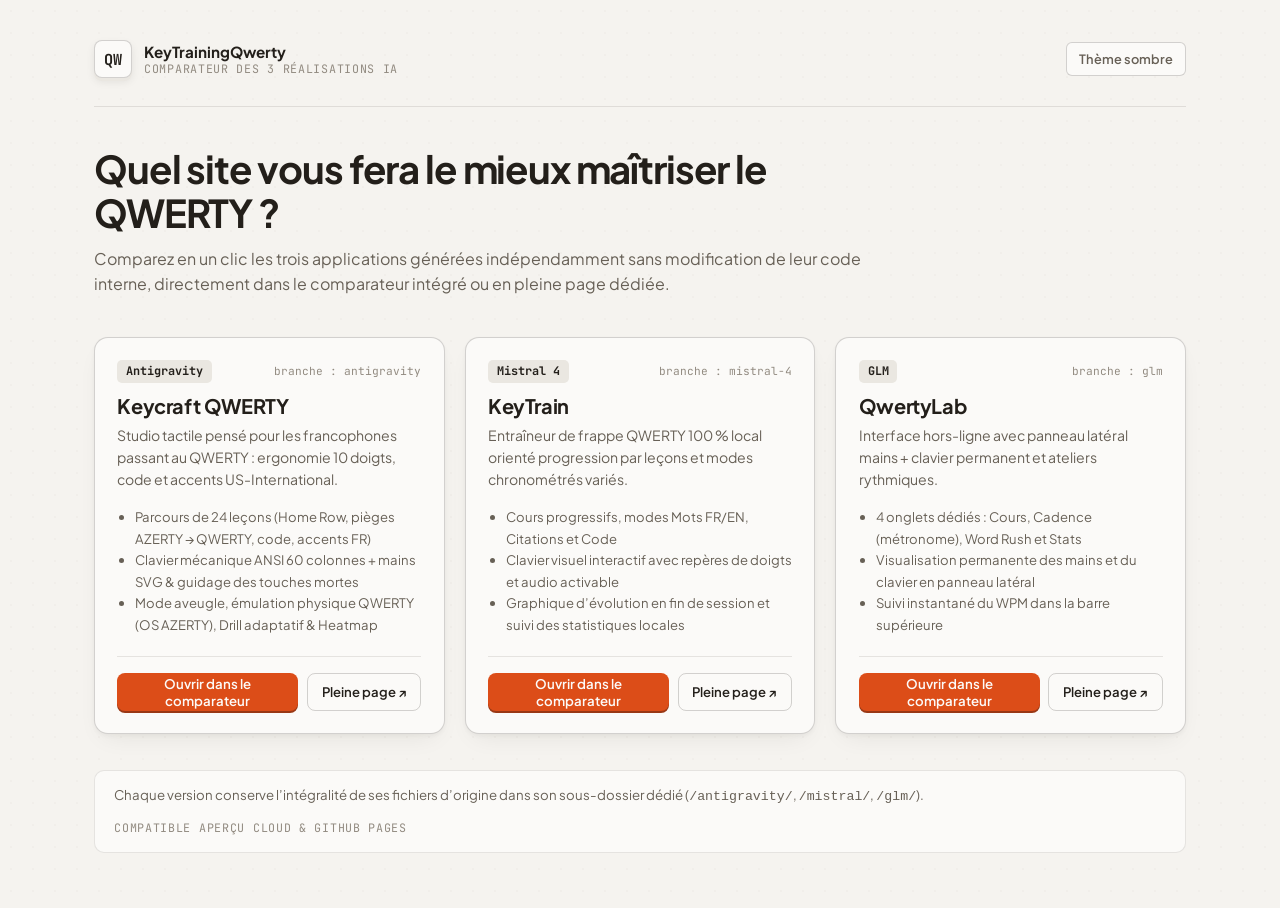
==== index.html @ a5a8a5b8 "docs: align branch labels with renamed model branches (antigravity, mistral-4, glm)" ====
<!DOCTYPE html>
<html lang="fr" data-theme="light">
<head>
  <meta charset="UTF-8" />
  <meta name="viewport" content="width=device-width, initial-scale=1.0" />
  <title>Banc d’essai IA — Apprendre le clavier QWERTY (Antigravity · Mistral 4 · GLM)</title>
  <meta
    name="description"
    content="Portail comparatif regroupant les trois applications d’apprentissage du clavier QWERTY générées par Antigravity, Mistral 4 et GLM."
  />
  <link rel="preconnect" href="https://fonts.googleapis.com" />
  <link rel="preconnect" href="https://fonts.gstatic.com" crossorigin />
  <link
    href="https://fonts.googleapis.com/css2?family=JetBrains+Mono:wght@500;700&family=Plus+Jakarta+Sans:wght@400;500;600;700&display=swap"
    rel="stylesheet"
  />
  <link rel="stylesheet" href="./hub.css" />
</head>
<body>
  <!-- =======================================================================
       VUE GALERIE D'ACCUEIL (3 PROPOSITIONS CÔTE À CÔTE)
       ======================================================================= -->
  <main class="hub-landing" id="hub-landing">
    <header class="hub-topbar">
      <div class="hub-brand">
        <div class="hub-keycap" aria-hidden="true">QW</div>
        <div>
          <div style="font-weight:700; font-size:0.95rem;">KeyTrainingQwerty</div>
          <div class="hub-kicker">Comparateur des 3 réalisations IA</div>
        </div>
      </div>

      <button type="button" class="theme-btn" id="landing-theme-btn" data-toggle-theme>
        Thème sombre
      </button>
    </header>

    <section class="hub-hero">
      <h1>Quel site vous fera le mieux maîtriser le QWERTY ?</h1>
      <p>
        Comparez en un clic les trois applications générées indépendamment sans modification de leur code interne,
        directement dans le comparateur intégré ou en pleine page dédiée.
      </p>
    </section>

    <section class="candidates-grid" aria-label="Sélection du modèle IA">
      <!-- 1. ANTIGRAVITY -->
      <article class="candidate-card">
        <div>
          <div class="card-meta-row">
            <span class="model-tag">Antigravity</span>
            <span class="branch-tag">branche : antigravity</span>
          </div>
          <h2>Keycraft QWERTY</h2>
          <p class="candidate-desc">
            Studio tactile pensé pour les francophones passant au QWERTY : ergonomie 10 doigts, code et accents US-International.
          </p>
          <ul class="feature-list">
            <li>Parcours de 24 leçons (Home Row, pièges AZERTY → QWERTY, code, accents FR)</li>
            <li>Clavier mécanique ANSI 60 colonnes + mains SVG &amp; guidage des touches mortes</li>
            <li>Mode aveugle, émulation physique QWERTY (OS AZERTY), Drill adaptatif &amp; Heatmap</li>
          </ul>
        </div>
        <div class="card-actions">
          <button
            type="button"
            class="btn-compare"
            id="launch-antigravity-btn"
            data-launch-target="antigravity"
          >
            Ouvrir dans le comparateur
          </button>
          <a href="./antigravity/" class="btn-standalone" id="standalone-antigravity-link">
            Pleine page ↗
          </a>
        </div>
      </article>

      <!-- 2. MISTRAL 4 -->
      <article class="candidate-card">
        <div>
          <div class="card-meta-row">
            <span class="model-tag">Mistral 4</span>
            <span class="branch-tag">branche : mistral-4</span>
          </div>
          <h2>KeyTrain</h2>
          <p class="candidate-desc">
            Entraîneur de frappe QWERTY 100 % local orienté progression par leçons et modes chronométrés variés.
          </p>
          <ul class="feature-list">
            <li>Cours progressifs, modes Mots FR/EN, Citations et Code</li>
            <li>Clavier visuel interactif avec repères de doigts et audio activable</li>
            <li>Graphique d’évolution en fin de session et suivi des statistiques locales</li>
          </ul>
        </div>
        <div class="card-actions">
          <button
            type="button"
            class="btn-compare"
            id="launch-mistral-btn"
            data-launch-target="mistral"
          >
            Ouvrir dans le comparateur
          </button>
          <a href="./mistral/" class="btn-standalone" id="standalone-mistral-link">
            Pleine page ↗
          </a>
        </div>
      </article>

      <!-- 3. GLM -->
      <article class="candidate-card">
        <div>
          <div class="card-meta-row">
            <span class="model-tag">GLM</span>
            <span class="branch-tag">branche : glm</span>
          </div>
          <h2>QwertyLab</h2>
          <p class="candidate-desc">
            Interface hors-ligne avec panneau latéral mains + clavier permanent et ateliers rythmiques.
          </p>
          <ul class="feature-list">
            <li>4 onglets dédiés : Cours, Cadence (métronome), Word Rush et Stats</li>
            <li>Visualisation permanente des mains et du clavier en panneau latéral</li>
            <li>Suivi instantané du WPM dans la barre supérieure</li>
          </ul>
        </div>
        <div class="card-actions">
          <button
            type="button"
            class="btn-compare"
            id="launch-glm-btn"
            data-launch-target="glm"
          >
            Ouvrir dans le comparateur
          </button>
          <a href="./glm/" class="btn-standalone" id="standalone-glm-link">
            Pleine page ↗
          </a>
        </div>
      </article>
    </section>

    <footer class="hub-note">
      <span>
        Chaque version conserve l’intégralité de ses fichiers d’origine dans son sous-dossier dédié
        (<code>/antigravity/</code>, <code>/mistral/</code>, <code>/glm/</code>).
      </span>
      <span class="hub-kicker">Compatible Aperçu Cloud &amp; GitHub Pages</span>
    </footer>
  </main>

  <!-- =======================================================================
       VUE COMPARATEUR EN DIRECT (BARRE DE BASCULE + IFRAME PLEIN ÉCRAN)
       ======================================================================= -->
  <section class="comparator-shell" id="comparator-shell" hidden aria-label="Comparateur interactif">
    <div class="comparator-bar">
      <button type="button" class="back-hub-btn" id="back-to-hub-btn">
        ← Accueil des 3 versions
      </button>

      <div class="switcher-pills" role="tablist" aria-label="Basculer entre les IA">
        <button
          type="button"
          class="switch-pill is-active"
          id="pill-antigravity"
          data-switch-target="antigravity"
        >
          Antigravity · Keycraft
        </button>
        <button
          type="button"
          class="switch-pill"
          id="pill-mistral"
          data-switch-target="mistral"
        >
          Mistral 4 · KeyTrain
        </button>
        <button
          type="button"
          class="switch-pill"
          id="pill-glm"
          data-switch-target="glm"
        >
          GLM · QwertyLab
        </button>
      </div>

      <div class="comparator-right">
        <a
          href="./antigravity/"
          target="_blank"
          rel="noopener"
          class="open-direct-link"
          id="comparator-direct-link"
        >
          Ouvrir seul ↗
        </a>
      </div>
    </div>

    <iframe
      id="comparator-iframe"
      class="comparator-frame"
      title="Aperçu interactif de l'entraîneur QWERTY sélectionné"
      src="about:blank"
    ></iframe>
  </section>

  <script type="module" src="./hub.js"></script>
</body>
</html>
---- hub.css ----
/* ==========================================================================
   BENCHMARK HUB — Editorial Showcase & Live Switcher (Antigravity / Mistral 4 / GLM)
   ========================================================================== */

:root {
  --bg: hsl(40, 22%, 95%);
  --surface: hsl(40, 28%, 98%);
  --surface-muted: hsl(38, 16%, 90%);
  --ink: hsl(35, 14%, 12%);
  --ink-secondary: hsl(35, 9%, 37%);
  --ink-muted: hsl(35, 7%, 54%);
  --border: hsla(35, 15%, 16%, 0.11);
  --border-strong: hsla(35, 15%, 16%, 0.2);

  --accent: hsl(16, 80%, 48%);
  --accent-ink: hsl(40, 33%, 98%);
  --accent-soft: hsla(16, 80%, 48%, 0.11);

  --shadow-card: 0 2px 4px hsla(32, 20%, 12%, 0.04), 0 10px 26px -10px hsla(32, 20%, 12%, 0.09);
  --font-sans: 'Plus Jakarta Sans', -apple-system, BlinkMacSystemFont, 'Segoe UI', sans-serif;
  --font-mono: 'JetBrains Mono', ui-monospace, SFMono-Regular, Menlo, monospace;
}

[data-theme="dark"] {
  --bg: hsl(38, 6%, 9%);
  --surface: hsl(38, 6%, 13%);
  --surface-muted: hsl(38, 5%, 16.5%);
  --ink: hsl(38, 20%, 92%);
  --ink-secondary: hsl(38, 10%, 68%);
  --ink-muted: hsl(38, 7%, 48%);
  --border: hsla(38, 20%, 90%, 0.09);
  --border-strong: hsla(38, 20%, 90%, 0.17);

  --accent: hsl(16, 84%, 56%);
  --accent-soft: hsla(16, 84%, 56%, 0.16);
  --shadow-card: 0 4px 16px hsla(0, 0%, 0%, 0.35);
}

*,
*::before,
*::after {
  box-sizing: border-box;
}

html,
body {
  margin: 0;
  padding: 0;
  min-height: 100vh;
  background-color: var(--bg);
  background-image: radial-gradient(hsla(36, 20%, 50%, 0.04) 1px, transparent 0);
  background-size: 22px 22px;
  color: var(--ink);
  font-family: var(--font-sans);
  -webkit-font-smoothing: antialiased;
}

button,
a {
  font-family: inherit;
}

/* ==========================================================================
   Gallery / Hub Landing View
   ========================================================================== */

.hub-landing {
  max-width: 1140px;
  margin: 0 auto;
  padding: 2.5rem 1.5rem 3.5rem;
}

.hub-topbar {
  display: flex;
  align-items: center;
  justify-content: space-between;
  gap: 1rem;
  padding-bottom: 1.75rem;
  border-bottom: 1px solid var(--border);
  margin-bottom: 2.5rem;
  flex-wrap: wrap;
}

.hub-brand {
  display: flex;
  align-items: center;
  gap: 0.75rem;
}

.hub-keycap {
  width: 38px;
  height: 38px;
  border-radius: 8px;
  background: var(--surface);
  border: 1px solid var(--border-strong);
  box-shadow: 0 3px 0 var(--surface-muted), 0 4px 8px hsla(0, 0%, 0%, 0.08);
  font-family: var(--font-mono);
  font-weight: 700;
  font-size: 0.95rem;
  display: grid;
  place-items: center;
}

.hub-kicker {
  font-family: var(--font-mono);
  font-size: 0.73rem;
  text-transform: uppercase;
  letter-spacing: 0.06em;
  color: var(--ink-muted);
}

.theme-btn {
  height: 34px;
  padding: 0 0.75rem;
  border-radius: 6px;
  border: 1px solid var(--border-strong);
  background: var(--surface);
  color: var(--ink-secondary);
  font-size: 0.8rem;
  font-weight: 600;
  cursor: pointer;
}

.theme-btn:hover {
  color: var(--ink);
}

.hub-hero {
  max-width: 68ch;
  margin-bottom: 2.5rem;
}

.hub-hero h1 {
  margin: 0 0 0.65rem;
  font-size: clamp(1.75rem, 3.2vw, 2.4rem);
  line-height: 1.15;
  letter-spacing: -0.03em;
}

.hub-hero p {
  margin: 0;
  font-size: 1rem;
  line-height: 1.6;
  color: var(--ink-secondary);
}

/* 3-Column Equal Candidate Grid */
.candidates-grid {
  display: grid;
  grid-template-columns: repeat(auto-fit, minmax(310px, 1fr));
  gap: 1.25rem;
  margin-bottom: 2.25rem;
}

.candidate-card {
  background: var(--surface);
  border: 1px solid var(--border-strong);
  border-radius: 14px;
  padding: 1.4rem;
  box-shadow: var(--shadow-card);
  display: flex;
  flex-direction: column;
  justify-content: space-between;
  gap: 1.25rem;
  transition: transform 150ms ease, box-shadow 150ms ease;
}

.candidate-card:hover {
  transform: translateY(-3px);
}

.card-meta-row {
  display: flex;
  align-items: center;
  justify-content: space-between;
  gap: 0.5rem;
  margin-bottom: 0.65rem;
}

.model-tag {
  font-family: var(--font-mono);
  font-size: 0.74rem;
  font-weight: 700;
  padding: 0.2rem 0.55rem;
  border-radius: 5px;
  background: var(--surface-muted);
  color: var(--ink);
}

.branch-tag {
  font-family: var(--font-mono);
  font-size: 0.7rem;
  color: var(--ink-muted);
}

.candidate-card h2 {
  margin: 0 0 0.45rem;
  font-size: 1.25rem;
  letter-spacing: -0.02em;
}

.candidate-desc {
  margin: 0 0 0.95rem;
  font-size: 0.88rem;
  line-height: 1.55;
  color: var(--ink-secondary);
}

.feature-list {
  margin: 0;
  padding-left: 1.1rem;
  font-size: 0.82rem;
  line-height: 1.65;
  color: var(--ink-secondary);
}

.card-actions {
  display: flex;
  align-items: center;
  gap: 0.55rem;
  padding-top: 1rem;
  border-top: 1px solid var(--border);
}

.btn-compare {
  flex: 1;
  height: 38px;
  border: none;
  border-radius: 8px;
  background: var(--accent);
  color: var(--accent-ink);
  font-size: 0.83rem;
  font-weight: 600;
  cursor: pointer;
  box-shadow: 0 2px 0 hsl(16, 76%, 34%);
  transition: filter 120ms ease, transform 80ms ease;
}

.btn-compare:hover {
  filter: brightness(1.06);
}

.btn-compare:active {
  transform: translateY(1px);
}

.btn-standalone {
  height: 38px;
  padding: 0 0.85rem;
  border-radius: 8px;
  border: 1px solid var(--border-strong);
  background: transparent;
  color: var(--ink);
  font-size: 0.82rem;
  font-weight: 600;
  text-decoration: none;
  display: inline-flex;
  align-items: center;
  gap: 0.3rem;
  transition: background-color 120ms ease;
}

.btn-standalone:hover {
  background: var(--surface-muted);
}

.hub-note {
  background: var(--surface);
  border: 1px solid var(--border);
  border-radius: 10px;
  padding: 0.95rem 1.2rem;
  font-size: 0.83rem;
  color: var(--ink-secondary);
  display: flex;
  align-items: center;
  justify-content: space-between;
  gap: 1rem;
  flex-wrap: wrap;
}

/* ==========================================================================
   Full-Viewport Live Comparator Mode
   ========================================================================== */

.comparator-shell {
  display: flex;
  flex-direction: column;
  height: 100vh;
  width: 100vw;
  overflow: hidden;
}

.comparator-shell[hidden],
.hub-landing[hidden] {
  display: none !important;
}

.comparator-bar {
  height: 46px;
  flex-shrink: 0;
  background: var(--surface);
  border-bottom: 1px solid var(--border-strong);
  padding: 0 1rem;
  display: flex;
  align-items: center;
  justify-content: space-between;
  gap: 0.75rem;
}

.back-hub-btn {
  height: 30px;
  padding: 0 0.65rem;
  border-radius: 6px;
  border: 1px solid var(--border-strong);
  background: var(--bg);
  color: var(--ink);
  font-size: 0.78rem;
  font-weight: 600;
  cursor: pointer;
}

.back-hub-btn:hover {
  background: var(--surface-muted);
}

.switcher-pills {
  display: inline-flex;
  align-items: center;
  gap: 0.25rem;
  background: var(--surface-muted);
  padding: 0.2rem;
  border-radius: 7px;
}

.switch-pill {
  border: none;
  background: transparent;
  height: 28px;
  padding: 0 0.8rem;
  border-radius: 5px;
  font-size: 0.78rem;
  font-weight: 600;
  color: var(--ink-secondary);
  cursor: pointer;
  transition: all 120ms ease;
}

.switch-pill:hover {
  color: var(--ink);
}

.switch-pill.is-active {
  background: var(--surface);
  color: var(--accent);
  box-shadow: 0 1px 2px hsla(0, 0%, 0%, 0.08);
}

.comparator-right {
  display: flex;
  align-items: center;
  gap: 0.5rem;
}

.open-direct-link {
  font-size: 0.76rem;
  font-weight: 600;
  color: var(--ink-secondary);
  text-decoration: none;
  padding: 0.28rem 0.6rem;
  border-radius: 5px;
  border: 1px solid var(--border-strong);
}

.open-direct-link:hover {
  color: var(--ink);
  background: var(--surface-muted);
}

.comparator-frame {
  flex: 1;
  width: 100%;
  border: none;
  background: #fff;
}

@media (max-width: 680px) {
  .comparator-bar {
    height: auto;
    padding: 0.45rem 0.65rem;
    flex-wrap: wrap;
  }
}
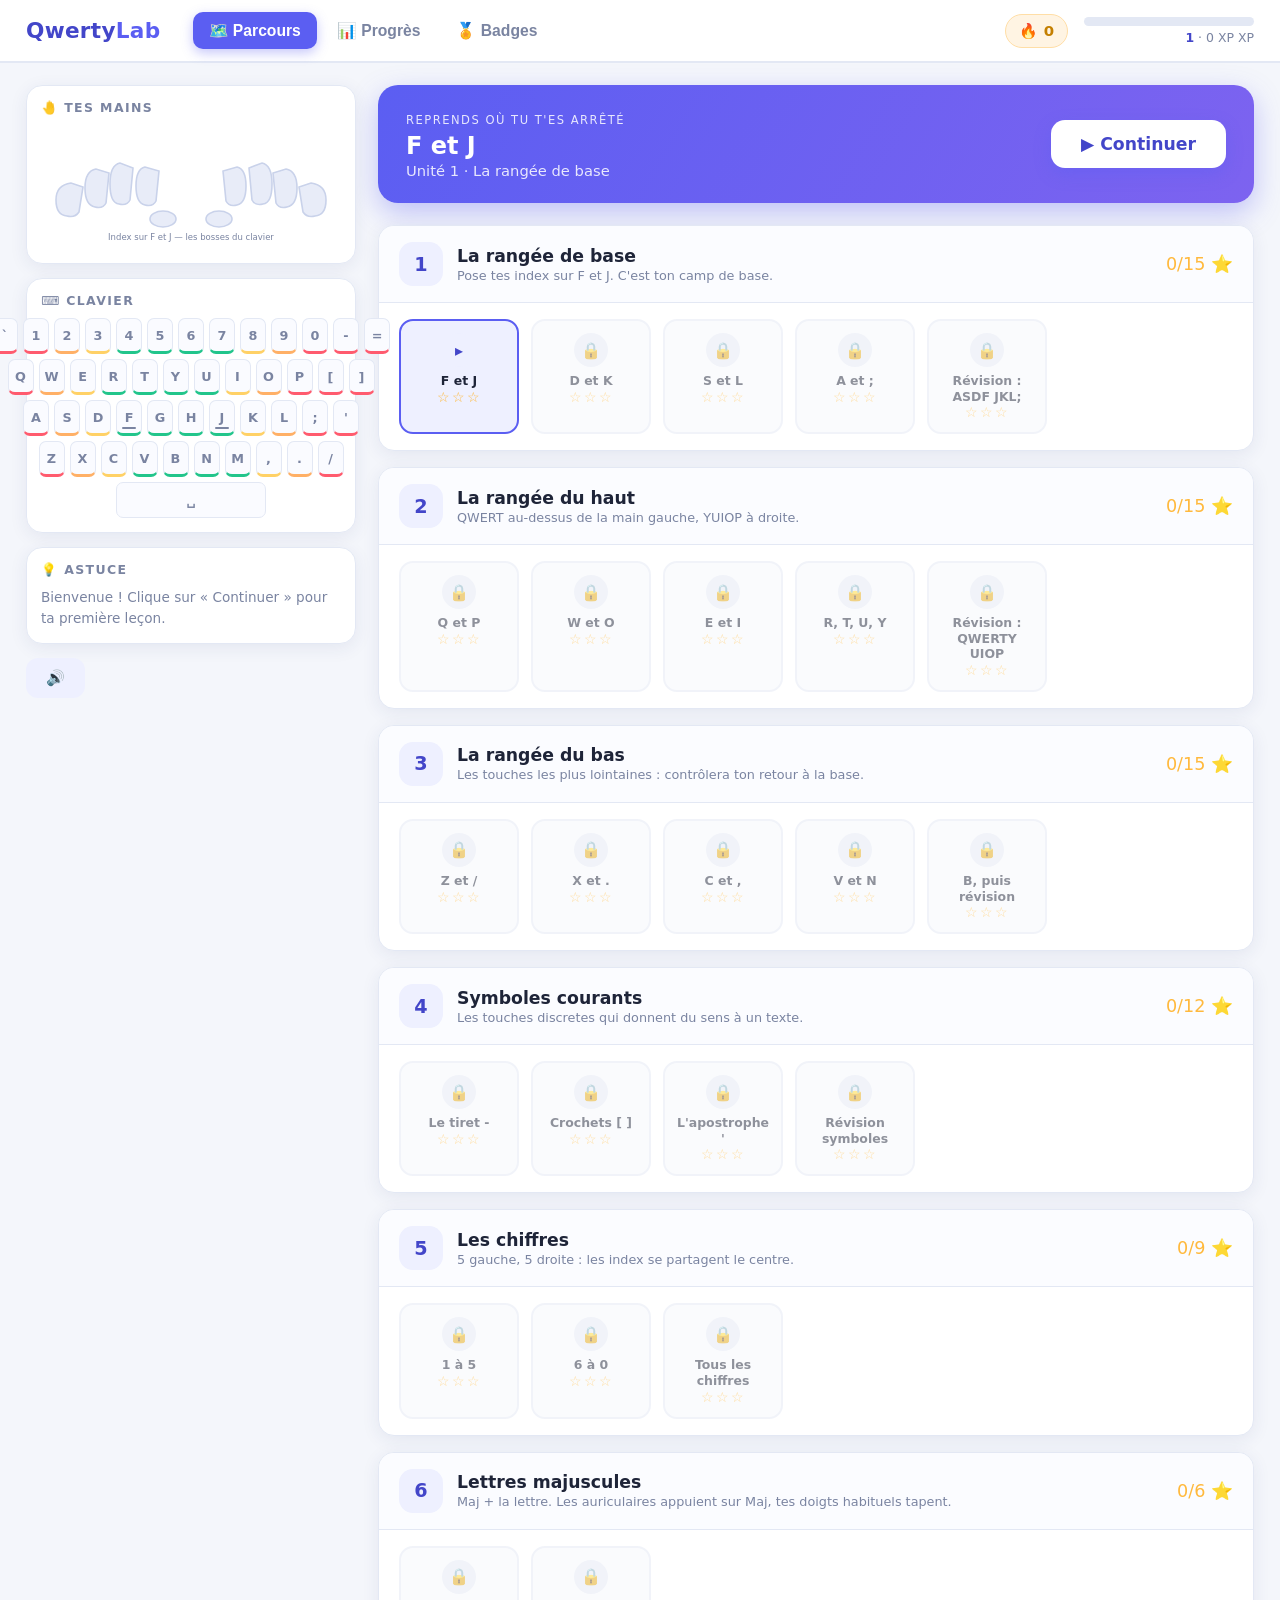
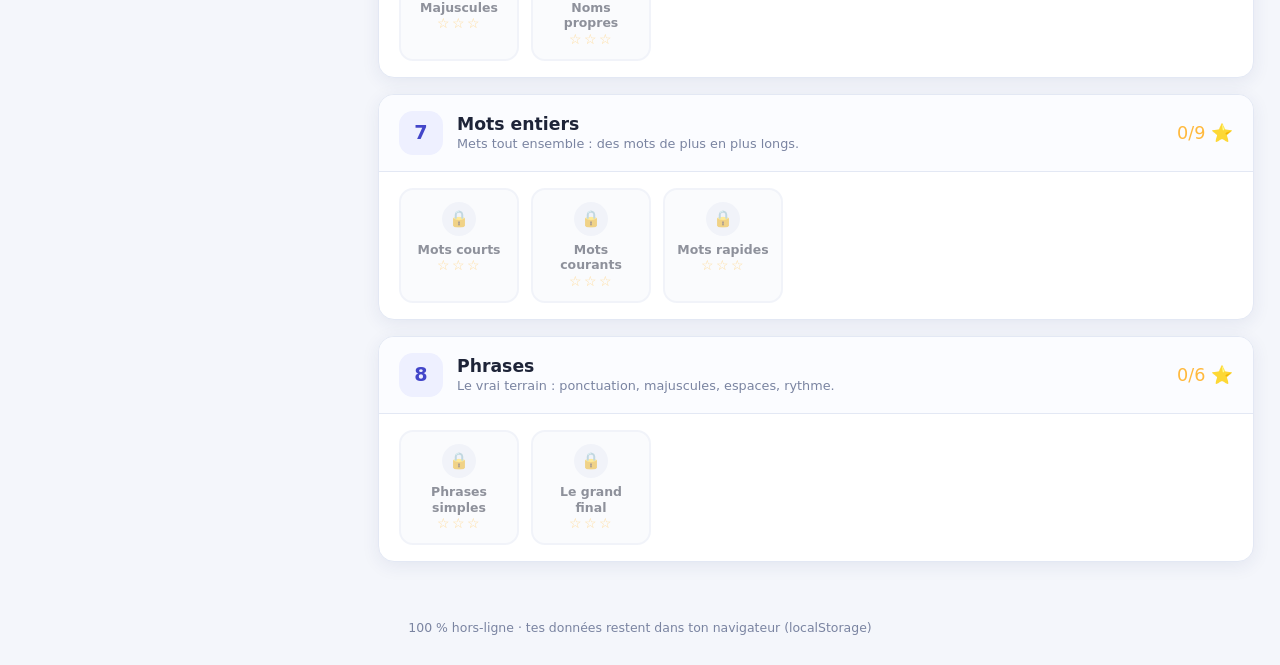
==== commit f85ceb21: "feat: QwertyLab v2 — parcours gamifié façon TypingClub (unités, étoiles, XP, badges, streak, confett" ====
--- a/index.html
+++ b/index.html
@@ -1,212 +1,158 @@
 <!DOCTYPE html>
-<html lang="fr" data-theme="light">
+<html lang="fr">
 <head>
-  <meta charset="UTF-8" />
-  <meta name="viewport" content="width=device-width, initial-scale=1.0" />
-  <title>Banc d’essai IA — Apprendre le clavier QWERTY (Antigravity · Mistral 4 · GLM)</title>
-  <meta
-    name="description"
-    content="Portail comparatif regroupant les trois applications d’apprentissage du clavier QWERTY générées par Antigravity, Mistral 4 et GLM."
-  />
-  <link rel="preconnect" href="https://fonts.googleapis.com" />
-  <link rel="preconnect" href="https://fonts.gstatic.com" crossorigin />
-  <link
-    href="https://fonts.googleapis.com/css2?family=JetBrains+Mono:wght@500;700&family=Plus+Jakarta+Sans:wght@400;500;600;700&display=swap"
-    rel="stylesheet"
-  />
-  <link rel="stylesheet" href="./hub.css" />
+<meta charset="UTF-8">
+<meta name="viewport" content="width=device-width, initial-scale=1.0">
+<title>QwertyLab — Apprends à taper vite, sans faute</title>
+<link rel="stylesheet" href="style.css">
 </head>
 <body>
-  <!-- =======================================================================
-       VUE GALERIE D'ACCUEIL (3 PROPOSITIONS CÔTE À CÔTE)
-       ======================================================================= -->
-  <main class="hub-landing" id="hub-landing">
-    <header class="hub-topbar">
-      <div class="hub-brand">
-        <div class="hub-keycap" aria-hidden="true">QW</div>
-        <div>
-          <div style="font-weight:700; font-size:0.95rem;">KeyTrainingQwerty</div>
-          <div class="hub-kicker">Comparateur des 3 réalisations IA</div>
-        </div>
-      </div>
 
-      <button type="button" class="theme-btn" id="landing-theme-btn" data-toggle-theme>
-        Thème sombre
-      </button>
-    </header>
+<!-- ================= HEADER ================= -->
+<header class="topbar">
+  <div class="logo">Qwerty<span>Lab</span></div>
+  <nav class="tabs" id="tabs">
+    <button class="tab active" data-view="map">🗺️ Parcours</button>
+    <button class="tab" data-view="stats">📊 Progrès</button>
+    <button class="tab" data-view="badges">🏅 Badges</button>
+  </nav>
+  <div class="profile">
+    <div class="streak" title="Série de jours d'entraînement">🔥 <b id="streak">0</b></div>
+    <div class="xp-wrap" title="Expérience">
+      <div class="xp-bar"><div class="xp-fill" id="xpFill"></div></div>
+      <span class="xp-txt"><b id="level">1</b> · <span id="xpTxt">0</span> XP</span>
+    </div>
+  </div>
+</header>
 
-    <section class="hub-hero">
-      <h1>Quel site vous fera le mieux maîtriser le QWERTY ?</h1>
-      <p>
-        Comparez en un clic les trois applications générées indépendamment sans modification de leur code interne,
-        directement dans le comparateur intégré ou en pleine page dédiée.
-      </p>
+<main class="layout">
+
+  <!-- ================= PANNEAU GAUCHE (fixe) ================= -->
+  <aside class="side">
+    <section class="panel">
+      <h2>🤚 Tes mains</h2>
+      <svg viewBox="0 0 300 120" class="hands">
+        <g>
+          <path class="finger" data-finger="l-pinky" d="M30 58q-15 2-15 17t11 16q8 2 12-4l4-25z"/>
+          <path class="finger" data-finger="l-ring"  d="M55 44q-11 2-11 19t10 19q8 2 11-4l3-30z"/>
+          <path class="finger" data-finger="l-mid"   d="M79 38q-10 2-10 21t9 20q8 2 11-4l3-32z"/>
+          <path class="finger" data-finger="l-index" d="M104 42q-9 2-9 19t9 19q8 2 11-4l3-30z"/>
+          <ellipse class="finger" data-finger="l-thumb" cx="122" cy="94" rx="13" ry="8"/>
+          <ellipse class="finger" data-finger="r-thumb" cx="178" cy="94" rx="13" ry="8"/>
+          <path class="finger" data-finger="r-index" d="M196 42q9 2 9 19t-9 19q-8 2-11-4l-3-30z"/>
+          <path class="finger" data-finger="r-mid"   d="M221 38q10 2 10 21t-9 20q-8 2-11-4l-3-32z"/>
+          <path class="finger" data-finger="r-ring"  d="M245 44q11 2 11 19t-10 19q-8 2-11-4l-3-30z"/>
+          <path class="finger" data-finger="r-pinky" d="M270 58q15 2 15 17t-11 16q-8 2-12-4l-4-25z"/>
+        </g>
+        <text x="150" y="115" class="hands-hint">Index sur F et J — les bosses du clavier</text>
+      </svg>
     </section>
 
-    <section class="candidates-grid" aria-label="Sélection du modèle IA">
-      <!-- 1. ANTIGRAVITY -->
-      <article class="candidate-card">
-        <div>
-          <div class="card-meta-row">
-            <span class="model-tag">Antigravity</span>
-            <span class="branch-tag">branche : antigravity</span>
-          </div>
-          <h2>Keycraft QWERTY</h2>
-          <p class="candidate-desc">
-            Studio tactile pensé pour les francophones passant au QWERTY : ergonomie 10 doigts, code et accents US-International.
-          </p>
-          <ul class="feature-list">
-            <li>Parcours de 24 leçons (Home Row, pièges AZERTY → QWERTY, code, accents FR)</li>
-            <li>Clavier mécanique ANSI 60 colonnes + mains SVG &amp; guidage des touches mortes</li>
-            <li>Mode aveugle, émulation physique QWERTY (OS AZERTY), Drill adaptatif &amp; Heatmap</li>
-          </ul>
-        </div>
-        <div class="card-actions">
-          <button
-            type="button"
-            class="btn-compare"
-            id="launch-antigravity-btn"
-            data-launch-target="antigravity"
-          >
-            Ouvrir dans le comparateur
-          </button>
-          <a href="./antigravity/" class="btn-standalone" id="standalone-antigravity-link">
-            Pleine page ↗
-          </a>
-        </div>
-      </article>
-
-      <!-- 2. MISTRAL 4 -->
-      <article class="candidate-card">
-        <div>
-          <div class="card-meta-row">
-            <span class="model-tag">Mistral 4</span>
-            <span class="branch-tag">branche : mistral-4</span>
-          </div>
-          <h2>KeyTrain</h2>
-          <p class="candidate-desc">
-            Entraîneur de frappe QWERTY 100 % local orienté progression par leçons et modes chronométrés variés.
-          </p>
-          <ul class="feature-list">
-            <li>Cours progressifs, modes Mots FR/EN, Citations et Code</li>
-            <li>Clavier visuel interactif avec repères de doigts et audio activable</li>
-            <li>Graphique d’évolution en fin de session et suivi des statistiques locales</li>
-          </ul>
-        </div>
-        <div class="card-actions">
-          <button
-            type="button"
-            class="btn-compare"
-            id="launch-mistral-btn"
-            data-launch-target="mistral"
-          >
-            Ouvrir dans le comparateur
-          </button>
-          <a href="./mistral/" class="btn-standalone" id="standalone-mistral-link">
-            Pleine page ↗
-          </a>
-        </div>
-      </article>
-
-      <!-- 3. GLM -->
-      <article class="candidate-card">
-        <div>
-          <div class="card-meta-row">
-            <span class="model-tag">GLM</span>
-            <span class="branch-tag">branche : glm</span>
-          </div>
-          <h2>QwertyLab</h2>
-          <p class="candidate-desc">
-            Interface hors-ligne avec panneau latéral mains + clavier permanent et ateliers rythmiques.
-          </p>
-          <ul class="feature-list">
-            <li>4 onglets dédiés : Cours, Cadence (métronome), Word Rush et Stats</li>
-            <li>Visualisation permanente des mains et du clavier en panneau latéral</li>
-            <li>Suivi instantané du WPM dans la barre supérieure</li>
-          </ul>
-        </div>
-        <div class="card-actions">
-          <button
-            type="button"
-            class="btn-compare"
-            id="launch-glm-btn"
-            data-launch-target="glm"
-          >
-            Ouvrir dans le comparateur
-          </button>
-          <a href="./glm/" class="btn-standalone" id="standalone-glm-link">
-            Pleine page ↗
-          </a>
-        </div>
-      </article>
+    <section class="panel">
+      <h2>⌨️ Clavier</h2>
+      <div class="keyboard" id="keyboard"></div>
     </section>
 
-    <footer class="hub-note">
-      <span>
-        Chaque version conserve l’intégralité de ses fichiers d’origine dans son sous-dossier dédié
-        (<code>/antigravity/</code>, <code>/mistral/</code>, <code>/glm/</code>).
-      </span>
-      <span class="hub-kicker">Compatible Aperçu Cloud &amp; GitHub Pages</span>
-    </footer>
-  </main>
+    <section class="panel tip-panel">
+      <h2>💡 Astuce</h2>
+      <p class="tip" id="tip">Bienvenue ! Clique sur « Continuer » pour ta première leçon.</p>
+    </section>
 
-  <!-- =======================================================================
-       VUE COMPARATEUR EN DIRECT (BARRE DE BASCULE + IFRAME PLEIN ÉCRAN)
-       ======================================================================= -->
-  <section class="comparator-shell" id="comparator-shell" hidden aria-label="Comparateur interactif">
-    <div class="comparator-bar">
-      <button type="button" class="back-hub-btn" id="back-to-hub-btn">
-        ← Accueil des 3 versions
-      </button>
+    <button class="btn icon-btn" id="btnSound" title="Activer / couper les sons">🔊</button>
+  </aside>
 
-      <div class="switcher-pills" role="tablist" aria-label="Basculer entre les IA">
-        <button
-          type="button"
-          class="switch-pill is-active"
-          id="pill-antigravity"
-          data-switch-target="antigravity"
-        >
-          Antigravity · Keycraft
-        </button>
-        <button
-          type="button"
-          class="switch-pill"
-          id="pill-mistral"
-          data-switch-target="mistral"
-        >
-          Mistral 4 · KeyTrain
-        </button>
-        <button
-          type="button"
-          class="switch-pill"
-          id="pill-glm"
-          data-switch-target="glm"
-        >
-          GLM · QwertyLab
-        </button>
+  <!-- ================= ZONE DROITE ================= -->
+  <section class="content">
+
+    <!-- ------ VUE PARCOURS ------ -->
+    <div class="view" id="view-map">
+      <div class="continue-card" id="continueCard">
+        <div class="continue-left">
+          <small>Reprends où tu t'es arrêté</small>
+          <h3 id="contTitle">Début du parcours</h3>
+          <p id="contSub">Unité 1 · Leçon 1</p>
+        </div>
+        <button class="btn big primary" id="btnContinue">▶ Continuer</button>
       </div>
+      <div id="unitList"></div>
+    </div>
 
-      <div class="comparator-right">
-        <a
-          href="./antigravity/"
-          target="_blank"
-          rel="noopener"
-          class="open-direct-link"
-          id="comparator-direct-link"
-        >
-          Ouvrir seul ↗
-        </a>
+    <!-- ------ VUE INTRO DE LEÇON ------ -->
+    <div class="view hidden" id="view-intro">
+      <div class="intro-card">
+        <span class="crumb" id="introCrumb">Unité 1</span>
+        <h2 id="introTitle">Nouvelle leçon</h2>
+        <div class="new-keys" id="introKeys"></div>
+        <p class="intro-tip" id="introTip"></p>
+        <div class="goal-row">
+          <div class="goal">🥉 Objectif 3★ : <b id="introGoal"></b> WPM</div>
+          <div class="goal">🎯 Précision : <b id="introAcc">95%</b></div>
+        </div>
+        <button class="btn big primary" id="btnStartLesson">C'est parti !</button>
       </div>
     </div>
 
-    <iframe
-      id="comparator-iframe"
-      class="comparator-frame"
-      title="Aperçu interactif de l'entraîneur QWERTY sélectionné"
-      src="about:blank"
-    ></iframe>
+    <!-- ------ VUE ENTRAÎNEMENT ------ -->
+    <div class="view hidden" id="view-type">
+      <div class="type-head">
+        <span class="crumb" id="typeCrumb"></span>
+        <div class="metrics">
+          <div class="m"><small>WPM</small><b id="mWpm">0</b></div>
+          <div class="m"><small>Précision</small><b id="mAcc">100%</b></div>
+          <div class="m"><small>Erreurs</small><b id="mErr">0</b></div>
+          <div class="m"><small>Temps</small><b id="mTime">0:00</b></div>
+        </div>
+        <button class="btn icon-btn" id="btnSkip">✕</button>
+      </div>
+      <div class="progressbar"><div class="pb-fill" id="pbFill"></div></div>
+      <div class="text-display" id="textDisplay" tabindex="0"></div>
+      <p class="typing-hint">Commence à taper — le texte t'attend. <b>Échap</b> pour quitter.</p>
+    </div>
+
+    <!-- ------ VUE RÉSULTAT ------ -->
+    <div class="view hidden" id="view-result">
+      <div class="result-card">
+        <h2 id="resTitle"></h2>
+        <div class="stars-row" id="starsRow"></div>
+        <div class="res-grid">
+          <div class="r"><b id="rWpm">0</b><small>WPM</small></div>
+          <div class="r"><b id="rAcc">100%</b><small>Précision</small></div>
+          <div class="r"><b id="rTime">0s</b><small>Temps</small></div>
+          <div class="r"><b id="rXp">+0</b><small>XP</small></div>
+        </div>
+        <p class="res-msg" id="resMsg"></p>
+        <div class="res-actions">
+          <button class="btn" id="btnRetry">↻ Recommencer</button>
+          <button class="btn primary" id="btnNext">Leçon suivante →</button>
+        </div>
+      </div>
+    </div>
+
+    <!-- ------ VUE PROGRÈS ------ -->
+    <div class="view hidden" id="view-stats">
+      <div class="stat-cards" id="statCards"></div>
+      <div class="panel chart-panel">
+        <h3>Évolution WPM</h3>
+        <svg id="wpmChart" viewBox="0 0 600 180" preserveAspectRatio="none"></svg>
+      </div>
+      <div class="panel">
+        <h3>Touches à retravailler</h3>
+        <div class="weak-keys" id="weakKeys"></div>
+      </div>
+    </div>
+
+    <!-- ------ VUE BADGES ------ -->
+    <div class="view hidden" id="view-badges">
+      <div class="badge-grid" id="badgeGrid"></div>
+    </div>
+
   </section>
+</main>
 
-  <script type="module" src="./hub.js"></script>
+<canvas id="confetti"></canvas>
+<div class="toasts" id="toasts"></div>
+<footer class="footer">100 % hors-ligne · tes données restent dans ton navigateur (localStorage)</footer>
+
+<script src="app.js"></script>
 </body>
 </html>
--- a/style.css
+++ b/style.css
@@ -0,0 +1,220 @@
+/* ================= QwertyLab v2 — parcours gamifié ================= */
+:root{
+  --bg:#f4f6fb;
+  --panel:#ffffff;
+  --ink:#1e2438;
+  --muted:#7a84a1;
+  --line:#e3e8f4;
+  --primary:#5b5ef2;
+  --primary-dark:#4346c9;
+  --primary-soft:#eef0ff;
+  --gold:#ffb93d;
+  --silver:#b8c2d8;
+  --bronze:#e2a06f;
+  --ok:#22c58b;
+  --bad:#ff5b6e;
+  --warn:#ffb93d;
+  --r:16px;
+  --shadow:0 4px 18px rgba(40,50,120,.08);
+}
+*{margin:0;padding:0;box-sizing:border-box}
+body{
+  font-family:"Segoe UI",system-ui,-apple-system,Roboto,sans-serif;
+  background:var(--bg);color:var(--ink);min-height:100vh;
+}
+b{font-weight:800}
+
+/* ---------- topbar ---------- */
+.topbar{position:sticky;top:0;z-index:20;display:flex;align-items:center;gap:22px;
+  padding:12px 26px;background:#fff;border-bottom:2px solid var(--line)}
+.logo{font-size:1.35rem;font-weight:900;letter-spacing:.3px;color:var(--primary-dark)}
+.logo span{color:var(--primary)}
+.tabs{display:flex;gap:4px;margin-left:10px}
+.tab{border:none;background:transparent;color:var(--muted);font-size:.98rem;font-weight:600;
+  padding:9px 16px;border-radius:10px;cursor:pointer;transition:.15s}
+.tab:hover{background:var(--primary-soft);color:var(--primary-dark)}
+.tab.active{background:var(--primary);color:#fff;box-shadow:0 4px 12px rgba(91,94,242,.35)}
+.profile{margin-left:auto;display:flex;align-items:center;gap:16px}
+.streak{background:#fff4e3;border:1px solid #ffdea6;color:#c47f00;font-weight:700;
+  padding:7px 13px;border-radius:999px;font-size:.93rem}
+.xp-wrap{display:flex;flex-direction:column;gap:4px;align-items:flex-end}
+.xp-bar{width:170px;height:9px;background:var(--line);border-radius:999px;overflow:hidden}
+.xp-fill{height:100%;width:0%;background:linear-gradient(90deg,var(--primary),#8f8cff);
+  border-radius:999px;transition:width .6s ease}
+.xp-txt{font-size:.78rem;color:var(--muted)}
+.xp-txt b{color:var(--primary-dark)}
+
+/* ---------- layout ---------- */
+.layout{display:grid;grid-template-columns:330px 1fr;gap:22px;padding:22px 26px;max-width:1320px;margin:0 auto}
+@media(max-width:980px){.layout{grid-template-columns:1fr}}
+.side{position:sticky;top:76px;align-self:start;width:330px;max-width:100%}
+@media(max-width:980px){.side{position:static;width:100%}}
+.panel{background:var(--panel);border:1px solid var(--line);border-radius:var(--r);
+  padding:14px;margin-bottom:14px;box-shadow:var(--shadow)}
+.panel h2,.panel h3{font-size:.78rem;text-transform:uppercase;letter-spacing:1.4px;color:var(--muted);margin-bottom:10px}
+.content{min-width:0}
+.view{animation:fadein .25s ease}
+@keyframes fadein{from{opacity:0;transform:translateY(6px)}to{opacity:1;transform:none}}
+.hidden{display:none!important}
+
+/* ---------- clavier ---------- */
+.keyboard{display:flex;flex-direction:column;gap:5px}
+.krow{display:flex;gap:5px;justify-content:center}
+.key{min-width:26px;height:36px;border-radius:7px;border:1px solid var(--line);
+  background:#fafbff;color:var(--muted);display:flex;align-items:center;justify-content:center;
+  font-size:.8rem;font-weight:700;text-transform:uppercase;position:relative;transition:all .12s}
+.key.wide{min-width:150px}
+.key.homing::after{content:"";position:absolute;bottom:4px;width:14px;height:2.5px;border-radius:2px;background:var(--muted)}
+.key.lpinky{border-bottom:3px solid #ff5b6e}
+.key.lring{border-bottom:3px solid #ffb066}
+.key.lmid{border-bottom:3px solid #ffd166}
+.key.lindex{border-bottom:3px solid #22c58b}
+.key.rindex{border-bottom:3px solid #22c58b}
+.key.rmid{border-bottom:3px solid #ffd166}
+.key.rring{border-bottom:3px solid #ffb066}
+.key.rpinky{border-bottom:3px solid #ff5b6e}
+.key.next{background:var(--primary);border-color:var(--primary-dark);color:#fff;
+  transform:translateY(-2px) scale(1.06);box-shadow:0 4px 14px rgba(91,94,242,.5)}
+.key.pressed{background:var(--primary-soft);border-color:var(--primary)}
+.key.error{background:var(--bad);border-color:var(--bad);color:#fff;animation:shake .25s}
+@keyframes shake{25%{transform:translateX(-3px)}75%{transform:translateX(3px)}}
+
+/* ---------- mains ---------- */
+.hands{width:100%;height:auto}
+.finger{fill:#e8ecf8;stroke:#c9d2ea;stroke-width:1.6;transition:.15s}
+.finger.active{fill:var(--primary);stroke:var(--primary-dark)}
+.hands-hint{fill:var(--muted);font-size:8.5px;text-anchor:middle}
+.tip{color:var(--muted);font-size:.85rem;line-height:1.55}
+.icon-btn{font-size:1.05rem}
+
+/* ---------- boutons ---------- */
+.btn{background:var(--primary-soft);border:none;color:var(--primary-dark);font-weight:800;
+  padding:11px 20px;border-radius:12px;cursor:pointer;font-size:.95rem;transition:.15s;font-family:inherit}
+.btn:hover{filter:brightness(.96);transform:translateY(-1px)}
+.btn:active{transform:translateY(0)}
+.btn.primary{background:var(--primary);color:#fff;box-shadow:0 6px 16px rgba(91,94,242,.4)}
+.btn.big{padding:14px 30px;font-size:1.08rem;border-radius:14px}
+.btn:disabled{opacity:.45;cursor:default;transform:none}
+
+/* ---------- carte "continuer" ---------- */
+.continue-card{display:flex;align-items:center;justify-content:space-between;gap:20px;
+  background:linear-gradient(120deg,var(--primary) 0%,#7d63f0 100%);
+  border-radius:20px;padding:24px 28px;margin-bottom:22px;color:#fff;box-shadow:0 10px 28px rgba(91,94,242,.35)}
+.continue-card small{text-transform:uppercase;letter-spacing:1.5px;font-size:.72rem;opacity:.85}
+.continue-card h3{font-size:1.5rem;margin:4px 0 2px}
+.continue-card p{opacity:.85;font-size:.92rem}
+.continue-card .btn{background:#fff;color:var(--primary-dark)}
+
+/* ---------- unités / leçons ---------- */
+.unit{background:#fff;border:1px solid var(--line);border-radius:var(--r);
+  margin-bottom:16px;overflow:hidden;box-shadow:var(--shadow)}
+.unit-head{display:flex;align-items:center;gap:14px;padding:16px 20px;background:#fbfcff;border-bottom:1px solid var(--line)}
+.unit-num{width:44px;height:44px;border-radius:14px;background:var(--primary-soft);color:var(--primary-dark);
+  display:flex;align-items:center;justify-content:center;font-weight:900;font-size:1.2rem;flex-shrink:0}
+.unit-head.done .unit-num{background:var(--ok);color:#fff}
+.unit-head h3{font-size:1.08rem}
+.unit-head p{font-size:.8rem;color:var(--muted);margin-top:2px}
+.unit-stars{margin-left:auto;font-size:1.1rem;color:var(--gold);white-space:nowrap}
+.lessons{display:flex;flex-wrap:wrap;gap:12px;padding:16px 20px}
+.lesson{width:120px;border:2px solid var(--line);border-radius:14px;padding:12px 10px;
+  background:#fff;cursor:pointer;text-align:center;transition:.15s;position:relative}
+.lesson:hover:not(.locked){transform:translateY(-3px);border-color:var(--primary);box-shadow:0 8px 18px rgba(91,94,242,.2)}
+.lesson.locked{opacity:.5;cursor:not-allowed;background:#f6f8fc}
+.lesson .ln{display:inline-flex;width:34px;height:34px;border-radius:50%;align-items:center;justify-content:center;
+  background:var(--primary-soft);color:var(--primary-dark);font-weight:900;margin-bottom:6px}
+.lesson.done .ln{background:var(--ok);color:#fff}
+.lesson.locked .ln{background:var(--line);color:var(--muted)}
+.lesson .lt{font-size:.78rem;font-weight:700;line-height:1.25}
+.lesson .ls{font-size:.85rem;color:var(--gold);letter-spacing:2px;font-family:sans-serif}
+.lesson.current{border-color:var(--primary);background:var(--primary-soft);animation:pulse 2s infinite}
+@keyframes pulse{0%,100%{box-shadow:0 0 0 0 rgba(91,94,242,.35)}50%{box-shadow:0 0 0 7px rgba(91,94,242,0)}}
+
+/* ---------- intro leçon ---------- */
+.intro-card{max-width:560px;margin:40px auto;background:#fff;border:1px solid var(--line);
+  border-radius:22px;padding:38px;text-align:center;box-shadow:var(--shadow)}
+.crumb{display:inline-block;background:var(--primary-soft);color:var(--primary-dark);
+  font-weight:700;font-size:.75rem;letter-spacing:1px;text-transform:uppercase;
+  padding:5px 12px;border-radius:999px;margin-bottom:12px}
+.intro-card h2{font-size:1.7rem;margin-bottom:16px}
+.new-keys{display:flex;gap:12px;justify-content:center;margin:10px 0 18px;flex-wrap:wrap}
+.new-key{width:72px;height:72px;border-radius:16px;background:var(--primary);color:#fff;
+  display:flex;align-items:center;justify-content:center;font-size:2rem;font-weight:900;
+  box-shadow:0 8px 20px rgba(91,94,242,.4);animation:pop .4s ease}
+@keyframes pop{from{transform:scale(.5);opacity:0}to{transform:scale(1);opacity:1}}
+.intro-tip{color:var(--muted);font-size:.95rem;line-height:1.6;max-width:400px;margin:0 auto 18px}
+.goal-row{display:flex;gap:10px;justify-content:center;flex-wrap:wrap;margin-bottom:24px}
+.goal{background:#fbfcff;border:1px solid var(--line);border-radius:12px;padding:9px 14px;font-size:.85rem;color:var(--muted)}
+.goal b{color:var(--ink)}
+
+/* ---------- zone de frappe ---------- */
+.type-head{display:flex;align-items:center;gap:16px;flex-wrap:wrap;margin-bottom:12px}
+.metrics{display:flex;gap:10px;margin-left:auto}
+.m{background:#fff;border:1px solid var(--line);border-radius:12px;padding:8px 15px;text-align:center;min-width:82px}
+.m small{display:block;color:var(--muted);font-size:.66rem;text-transform:uppercase;letter-spacing:1px}
+.m b{font-size:1.08rem;color:var(--primary-dark)}
+.progressbar{height:10px;background:var(--line);border-radius:999px;overflow:hidden;margin-bottom:18px}
+.pb-fill{height:100%;width:0%;background:linear-gradient(90deg,var(--ok),#7dedb8);border-radius:999px;transition:width .15s}
+.text-display{
+  font-family:"Cascadia Mono",Consolas,monospace;font-size:1.65rem;line-height:2;letter-spacing:1px;
+  background:#fff;border:2px solid var(--line);border-radius:var(--r);padding:30px 28px;
+  min-height:190px;cursor:text;display:flex;flex-wrap:wrap;box-shadow:var(--shadow)}
+.text-display.blurred{filter:blur(5px)}
+.char{color:#b6bfd6;border-radius:4px;padding:0 2px;position:relative}
+.char.current{background:var(--primary-soft);color:var(--ink)}
+.char.correct{color:var(--ink)}
+.char.wrong{color:#fff;background:var(--bad)}
+.caret::after{content:"";position:absolute;right:-2px;top:12%;bottom:12%;width:3px;
+  background:var(--primary);border-radius:2px;animation:blink 1s infinite}
+@keyframes blink{50%{opacity:0}}
+.typing-hint{text-align:center;color:var(--muted);font-size:.85rem;margin-top:14px}
+
+/* ---------- résultat ---------- */
+.result-card{max-width:520px;margin:36px auto;background:#fff;border:1px solid var(--line);
+  border-radius:22px;padding:36px;text-align:center;box-shadow:var(--shadow);animation:pop .35s ease}
+.result-card h2{font-size:1.6rem;margin-bottom:14px}
+.stars-row{display:flex;justify-content:center;gap:10px;margin-bottom:20px}
+.star{font-size:2.6rem;filter:grayscale(1);opacity:.3;transform:scale(.8)}
+.star.on{filter:none;opacity:1;transform:scale(1);text-shadow:0 4px 18px rgba(255,185,61,.6);
+  animation:starpop .45s ease forwards}
+.star.on:nth-child(2){animation-delay:.2s}
+.star.on:nth-child(3){animation-delay:.4s}
+@keyframes starpop{0%{transform:scale(0) rotate(-40deg)}70%{transform:scale(1.35) rotate(8deg)}100%{transform:scale(1)}}
+.res-grid{display:grid;grid-template-columns:repeat(4,1fr);gap:12px;margin-bottom:14px}
+.r{background:#fbfcff;border:1px solid var(--line);border-radius:14px;padding:14px 6px}
+.r b{font-size:1.45rem;color:var(--primary-dark);display:block}
+.r small{color:var(--muted);font-size:.72rem;text-transform:uppercase;letter-spacing:.5px}
+.res-msg{color:var(--muted);font-size:.92rem;margin-bottom:20px}
+.res-actions{display:flex;gap:12px;justify-content:center}
+
+/* ---------- stats ---------- */
+.stat-cards{display:grid;grid-template-columns:repeat(auto-fill,minmax(170px,1fr));gap:14px;margin-bottom:16px}
+.stat-card{background:#fff;border:1px solid var(--line);border-radius:var(--r);padding:18px;box-shadow:var(--shadow)}
+.stat-card small{display:block;color:var(--muted);font-size:.7rem;text-transform:uppercase;letter-spacing:1px}
+.stat-card b{font-size:1.75rem;color:var(--primary-dark)}
+.chart-panel svg{width:100%;height:180px;background:#fbfcff;border-radius:12px}
+.weak-keys{display:flex;flex-wrap:wrap;gap:10px}
+.weak-key{background:#fff1f3;border:1px solid #ffd0d6;border-radius:12px;padding:9px 16px;
+  font-family:monospace;font-weight:800;font-size:1.05rem}
+.weak-key small{display:block;color:var(--bad);font-size:.66rem;font-family:sans-serif;text-align:center}
+.no-weak{color:var(--muted);font-size:.9rem}
+
+/* ---------- badges ---------- */
+.badge-grid{display:grid;grid-template-columns:repeat(auto-fill,minmax(150px,1fr));gap:14px}
+.badge{background:#fff;border:1px solid var(--line);border-radius:var(--r);padding:20px 12px;
+  text-align:center;box-shadow:var(--shadow)}
+.badge .em{font-size:2.2rem;display:block;margin-bottom:6px;filter:grayscale(1);opacity:.35}
+.badge.unlocked .em{filter:none;opacity:1}
+.badge h4{font-size:.9rem;margin-bottom:3px}
+.badge p{font-size:.74rem;color:var(--muted);line-height:1.4}
+.badge.unlocked{border-color:var(--gold);background:#fffaf0}
+
+/* ---------- toasts & confettis ---------- */
+.toasts{position:fixed;right:20px;bottom:20px;z-index:60;display:flex;flex-direction:column;gap:10px}
+.toast{background:#fff;border:1px solid var(--line);border-left:5px solid var(--primary);
+  padding:13px 18px;border-radius:12px;font-weight:700;box-shadow:0 8px 24px rgba(40,50,120,.18);
+  display:flex;gap:10px;align-items:center;animation:toastin .3s ease;font-size:.92rem}
+.toast.gold{border-left-color:var(--gold);background:#fffaf0}
+.toast.ok{border-left-color:var(--ok)}
+@keyframes toastin{from{transform:translateX(40px);opacity:0}to{transform:none;opacity:1}}
+#confetti{position:fixed;inset:0;pointer-events:none;z-index:55}
+.footer{text-align:center;color:var(--muted);font-size:.78rem;padding:20px 0 30px}
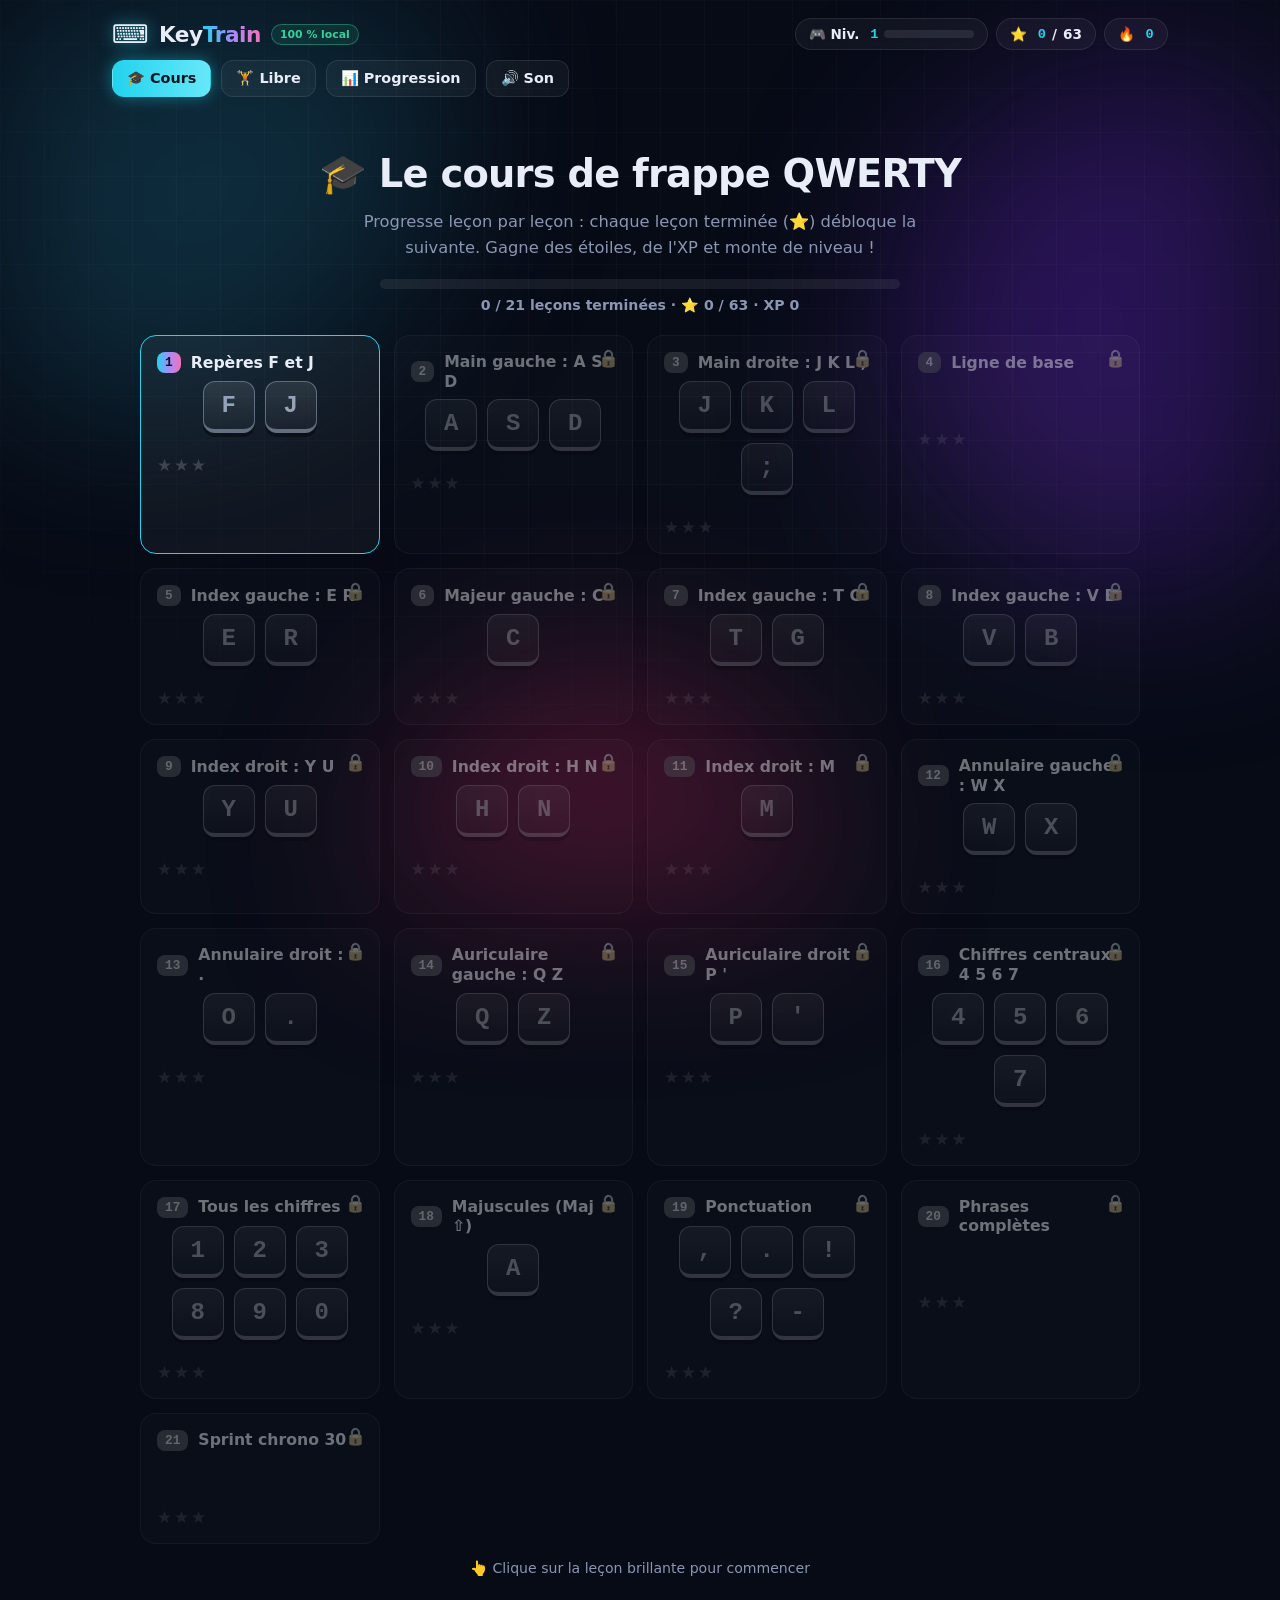
==== commit acfbf53e: "feat: cours gamifié façon TypingClub (21 leçons, étoiles, XP/niveaux, badges, série) - Carte des leç" ====
--- a/index.html
+++ b/index.html
@@ -1,158 +1,206 @@
 <!DOCTYPE html>
 <html lang="fr">
 <head>
-<meta charset="UTF-8">
-<meta name="viewport" content="width=device-width, initial-scale=1.0">
-<title>QwertyLab — Apprends à taper vite, sans faute</title>
-<link rel="stylesheet" href="style.css">
+  <meta charset="UTF-8">
+  <meta name="viewport" content="width=device-width, initial-scale=1.0">
+  <meta name="description" content="KeyTrain — cours de frappe QWERTY gamifié, 100 % local, aucune connexion Internet requise.">
+  <title>KeyTrain — Cours de frappe QWERTY 100 % local</title>
+  <link rel="icon" href="data:image/svg+xml,<svg xmlns='http://www.w3.org/2000/svg' viewBox='0 0 100 100'><text y='.9em' font-size='90'>⌨️</text></svg>">
+  <link rel="stylesheet" href="css/style.css">
 </head>
 <body>
-
-<!-- ================= HEADER ================= -->
-<header class="topbar">
-  <div class="logo">Qwerty<span>Lab</span></div>
-  <nav class="tabs" id="tabs">
-    <button class="tab active" data-view="map">🗺️ Parcours</button>
-    <button class="tab" data-view="stats">📊 Progrès</button>
-    <button class="tab" data-view="badges">🏅 Badges</button>
-  </nav>
-  <div class="profile">
-    <div class="streak" title="Série de jours d'entraînement">🔥 <b id="streak">0</b></div>
-    <div class="xp-wrap" title="Expérience">
-      <div class="xp-bar"><div class="xp-fill" id="xpFill"></div></div>
-      <span class="xp-txt"><b id="level">1</b> · <span id="xpTxt">0</span> XP</span>
+  <div class="bg-blobs" aria-hidden="true"><span></span><span></span><span></span></div>
+  <div class="bg-grid" aria-hidden="true"></div>
+
+  <header class="topbar">
+    <div class="logo" id="logo-home" role="button" tabindex="0" title="Voir la carte des leçons">
+      <span class="logo-icon">⌨</span>
+      <span class="logo-text">Key<em>Train</em></span>
+      <span class="logo-badge">100&nbsp;% local</span>
+    </div>
+    <div class="player-strip" aria-label="Profil du joueur">
+      <div class="pchip" title="Niveau — gagne de l'XP à chaque session">
+        🎮 Niv.&nbsp;<b id="hdr-level">1</b>
+        <span class="xpbar"><i id="hdr-xpfill"></i></span>
+      </div>
+      <div class="pchip" title="Étoiles gagnées sur les leçons">⭐&nbsp;<b id="hdr-stars">0</b>/<span id="hdr-stars-max">0</span></div>
+      <div class="pchip" title="Jours d'entraînement d'affilée">🔥&nbsp;<b id="hdr-streak">0</b></div>
+    </div>
+    <nav class="topnav">
+      <button class="nav-btn tab active" data-view="cours" type="button">🎓 Cours</button>
+      <button class="nav-btn tab" data-view="libre" type="button">🏋️ Libre</button>
+      <button class="nav-btn tab" data-view="stats" type="button">📊 Progression</button>
+      <button class="nav-btn" id="btn-sound" type="button" aria-pressed="true">🔊 Son</button>
+    </nav>
+  </header>
+
+  <main>
+    <!-- ============ COURS (carte des leçons) ============ -->
+    <section id="view-cours" class="view">
+      <div class="cours-head">
+        <h1>🎓 Le cours de frappe QWERTY</h1>
+        <p class="hero-sub">Progresse leçon par leçon : chaque leçon terminée (⭐) débloque la suivante. Gagne des étoiles, de l'XP et monte de niveau !</p>
+        <div class="progress big"><div class="progress-bar" id="cours-progress"></div></div>
+        <div class="cours-progress-label" id="cours-progress-label"></div>
+      </div>
+      <div class="lesson-map" id="lesson-map"></div>
+      <p class="map-hint" id="map-hint">👆 Clique sur la leçon brillante pour commencer</p>
+    </section>
+
+    <!-- ============ LIBRE ============ -->
+    <section id="view-libre" class="view" hidden>
+      <div class="panel">
+        <div class="panel-head">
+          <h2>🏋️ Entraînement libre</h2>
+          <div class="lang-switch" role="group" aria-label="Langue">
+            <button class="chip lang-chip active" data-lang="fr" type="button">🇫🇷 FR</button>
+            <button class="chip lang-chip" data-lang="en" type="button">🇬🇧 EN</button>
+          </div>
+        </div>
+        <div class="mode-grid">
+          <div class="mode-card active" data-mode="words" role="button" tabindex="0">
+            <span class="mode-icon">📝</span>
+            <span class="mode-name">Mots</span>
+            <span class="mode-desc">Des mots aléatoires pour enchaîner les frappes.</span>
+            <span class="mode-levels" data-levels="words">
+              <button class="chip sub active" data-level="easy" type="button">Facile</button>
+              <button class="chip sub" data-level="normal" type="button">Normal</button>
+              <button class="chip sub" data-level="hard" type="button">Difficile</button>
+            </span>
+          </div>
+          <div class="mode-card" data-mode="phrases" role="button" tabindex="0">
+            <span class="mode-icon">💬</span>
+            <span class="mode-name">Phrases</span>
+            <span class="mode-desc">Phrases complètes : rythme, ponctuation, majuscules.</span>
+          </div>
+          <div class="mode-card" data-mode="keys" role="button" tabindex="0">
+            <span class="mode-icon">🎯</span>
+            <span class="mode-name">Touches</span>
+            <span class="mode-desc">Touches aléatoires sur tout le clavier.</span>
+            <span class="mode-levels" data-levels="keys">
+              <button class="chip sub active" data-level="home" type="button">Ligne de base</button>
+              <button class="chip sub" data-level="top" type="button">+ Haut</button>
+              <button class="chip sub" data-level="all" type="button">Tout</button>
+            </span>
+          </div>
+          <div class="mode-card" data-mode="time" role="button" tabindex="0">
+            <span class="mode-icon">⏱️</span>
+            <span class="mode-name">Chrono</span>
+            <span class="mode-desc">Un sprint chronométré.</span>
+            <span class="mode-levels" data-levels="time">
+              <button class="chip sub" data-duration="30" type="button">30 s</button>
+              <button class="chip sub active" data-duration="60" type="button">60 s</button>
+              <button class="chip sub" data-duration="120" type="button">120 s</button>
+            </span>
+          </div>
+        </div>
+        <div class="home-actions">
+          <button class="btn-primary" id="btn-start-free" type="button">Commencer <span class="kbd-hint">Entrée</span></button>
+          <label class="switch-label">
+            <input type="checkbox" id="opt-keyboard" checked>
+            <span>Afficher le clavier</span>
+          </label>
+        </div>
+      </div>
+    </section>
+
+    <!-- ============ ENTRAÎNEMENT ============ -->
+    <section id="view-train" class="view" hidden>
+      <div class="lesson-banner" id="train-context"></div>
+      <div class="hud">
+        <div class="hud-item"><span class="hud-label">Vitesse</span><span class="hud-value" id="hud-wpm">0</span><span class="hud-unit">MPM</span></div>
+        <div class="hud-item"><span class="hud-label">Précision</span><span class="hud-value" id="hud-acc">100</span><span class="hud-unit">%</span></div>
+        <div class="hud-item"><span class="hud-label">Erreurs</span><span class="hud-value err" id="hud-err">0</span><span class="hud-unit"></span></div>
+        <div class="hud-item"><span class="hud-label">Temps</span><span class="hud-value" id="hud-time">0:00</span><span class="hud-unit"></span></div>
+        <button class="nav-btn hud-quit" id="btn-quit" type="button" title="Quitter l'exercice">✕ Quitter</button>
+      </div>
+      <div class="progress"><div class="progress-bar" id="progress-bar"></div></div>
+      <div class="text-zone">
+        <div class="text-display" id="text-display" aria-label="Texte à taper"></div>
+      </div>
+      <div class="kb-zone" id="kb-zone">
+        <div class="finger-legend" id="finger-legend"></div>
+        <div class="keyboard" id="keyboard"></div>
+      </div>
+    </section>
+
+    <!-- ============ PROGRESSION ============ -->
+    <section id="view-stats" class="view" hidden>
+      <div class="panel wide">
+        <div class="panel-head">
+          <h2>📊 Ta progression</h2>
+          <span class="pchip big">🎮 Niveau <b id="stats-level">1</b></span>
+        </div>
+        <div class="stats-cards" id="stats-cards"></div>
+        <div class="chart-block">
+          <h3>Vitesse au fil des sessions (MPM)</h3>
+          <canvas id="stats-chart" height="180"></canvas>
+        </div>
+        <div class="chart-block">
+          <h3>🏅 Badges</h3>
+          <div class="badges-grid" id="badges-grid"></div>
+        </div>
+        <div class="chart-block">
+          <h3>🔥 Carte de chaleur des erreurs (tes touches faibles)</h3>
+          <div class="keyboard heat" id="keyboard-heat"></div>
+          <p class="heat-hint">Plus une touche est rouge, plus tu te trompes dessus.</p>
+        </div>
+        <button class="btn-danger" id="btn-clear-history" type="button">Effacer mon historique et ma progression</button>
+      </div>
+    </section>
+  </main>
+
+  <!-- ============ MODALE INTRODUCTION DE LEÇON ============ -->
+  <div class="modal-overlay" id="lesson-modal" hidden>
+    <div class="modal" role="dialog" aria-modal="true">
+      <div class="lesson-newkeys" id="lesson-newkeys"></div>
+      <h2 id="lesson-name"></h2>
+      <p class="lesson-desc" id="lesson-desc"></p>
+      <div class="lesson-best" id="lesson-best"></div>
+      <div class="res-actions">
+        <button class="btn-primary" id="btn-lesson-start" type="button">C'est parti ▶</button>
+        <button class="nav-btn" id="btn-lesson-back" type="button">← Carte des leçons</button>
+      </div>
     </div>
   </div>
-</header>
-
-<main class="layout">
-
-  <!-- ================= PANNEAU GAUCHE (fixe) ================= -->
-  <aside class="side">
-    <section class="panel">
-      <h2>🤚 Tes mains</h2>
-      <svg viewBox="0 0 300 120" class="hands">
-        <g>
-          <path class="finger" data-finger="l-pinky" d="M30 58q-15 2-15 17t11 16q8 2 12-4l4-25z"/>
-          <path class="finger" data-finger="l-ring"  d="M55 44q-11 2-11 19t10 19q8 2 11-4l3-30z"/>
-          <path class="finger" data-finger="l-mid"   d="M79 38q-10 2-10 21t9 20q8 2 11-4l3-32z"/>
-          <path class="finger" data-finger="l-index" d="M104 42q-9 2-9 19t9 19q8 2 11-4l3-30z"/>
-          <ellipse class="finger" data-finger="l-thumb" cx="122" cy="94" rx="13" ry="8"/>
-          <ellipse class="finger" data-finger="r-thumb" cx="178" cy="94" rx="13" ry="8"/>
-          <path class="finger" data-finger="r-index" d="M196 42q9 2 9 19t-9 19q-8 2-11-4l-3-30z"/>
-          <path class="finger" data-finger="r-mid"   d="M221 38q10 2 10 21t-9 20q-8 2-11-4l-3-32z"/>
-          <path class="finger" data-finger="r-ring"  d="M245 44q11 2 11 19t-10 19q-8 2-11-4l-3-30z"/>
-          <path class="finger" data-finger="r-pinky" d="M270 58q15 2 15 17t-11 16q-8 2-12-4l-4-25z"/>
-        </g>
-        <text x="150" y="115" class="hands-hint">Index sur F et J — les bosses du clavier</text>
-      </svg>
-    </section>
-
-    <section class="panel">
-      <h2>⌨️ Clavier</h2>
-      <div class="keyboard" id="keyboard"></div>
-    </section>
-
-    <section class="panel tip-panel">
-      <h2>💡 Astuce</h2>
-      <p class="tip" id="tip">Bienvenue ! Clique sur « Continuer » pour ta première leçon.</p>
-    </section>
-
-    <button class="btn icon-btn" id="btnSound" title="Activer / couper les sons">🔊</button>
-  </aside>
-
-  <!-- ================= ZONE DROITE ================= -->
-  <section class="content">
-
-    <!-- ------ VUE PARCOURS ------ -->
-    <div class="view" id="view-map">
-      <div class="continue-card" id="continueCard">
-        <div class="continue-left">
-          <small>Reprends où tu t'es arrêté</small>
-          <h3 id="contTitle">Début du parcours</h3>
-          <p id="contSub">Unité 1 · Leçon 1</p>
-        </div>
-        <button class="btn big primary" id="btnContinue">▶ Continuer</button>
-      </div>
-      <div id="unitList"></div>
-    </div>
-
-    <!-- ------ VUE INTRO DE LEÇON ------ -->
-    <div class="view hidden" id="view-intro">
-      <div class="intro-card">
-        <span class="crumb" id="introCrumb">Unité 1</span>
-        <h2 id="introTitle">Nouvelle leçon</h2>
-        <div class="new-keys" id="introKeys"></div>
-        <p class="intro-tip" id="introTip"></p>
-        <div class="goal-row">
-          <div class="goal">🥉 Objectif 3★ : <b id="introGoal"></b> WPM</div>
-          <div class="goal">🎯 Précision : <b id="introAcc">95%</b></div>
-        </div>
-        <button class="btn big primary" id="btnStartLesson">C'est parti !</button>
-      </div>
-    </div>
-
-    <!-- ------ VUE ENTRAÎNEMENT ------ -->
-    <div class="view hidden" id="view-type">
-      <div class="type-head">
-        <span class="crumb" id="typeCrumb"></span>
-        <div class="metrics">
-          <div class="m"><small>WPM</small><b id="mWpm">0</b></div>
-          <div class="m"><small>Précision</small><b id="mAcc">100%</b></div>
-          <div class="m"><small>Erreurs</small><b id="mErr">0</b></div>
-          <div class="m"><small>Temps</small><b id="mTime">0:00</b></div>
-        </div>
-        <button class="btn icon-btn" id="btnSkip">✕</button>
-      </div>
-      <div class="progressbar"><div class="pb-fill" id="pbFill"></div></div>
-      <div class="text-display" id="textDisplay" tabindex="0"></div>
-      <p class="typing-hint">Commence à taper — le texte t'attend. <b>Échap</b> pour quitter.</p>
-    </div>
-
-    <!-- ------ VUE RÉSULTAT ------ -->
-    <div class="view hidden" id="view-result">
-      <div class="result-card">
-        <h2 id="resTitle"></h2>
-        <div class="stars-row" id="starsRow"></div>
-        <div class="res-grid">
-          <div class="r"><b id="rWpm">0</b><small>WPM</small></div>
-          <div class="r"><b id="rAcc">100%</b><small>Précision</small></div>
-          <div class="r"><b id="rTime">0s</b><small>Temps</small></div>
-          <div class="r"><b id="rXp">+0</b><small>XP</small></div>
-        </div>
-        <p class="res-msg" id="resMsg"></p>
-        <div class="res-actions">
-          <button class="btn" id="btnRetry">↻ Recommencer</button>
-          <button class="btn primary" id="btnNext">Leçon suivante →</button>
-        </div>
-      </div>
-    </div>
-
-    <!-- ------ VUE PROGRÈS ------ -->
-    <div class="view hidden" id="view-stats">
-      <div class="stat-cards" id="statCards"></div>
-      <div class="panel chart-panel">
-        <h3>Évolution WPM</h3>
-        <svg id="wpmChart" viewBox="0 0 600 180" preserveAspectRatio="none"></svg>
-      </div>
-      <div class="panel">
-        <h3>Touches à retravailler</h3>
-        <div class="weak-keys" id="weakKeys"></div>
-      </div>
-    </div>
-
-    <!-- ------ VUE BADGES ------ -->
-    <div class="view hidden" id="view-badges">
-      <div class="badge-grid" id="badgeGrid"></div>
-    </div>
-
-  </section>
-</main>
-
-<canvas id="confetti"></canvas>
-<div class="toasts" id="toasts"></div>
-<footer class="footer">100 % hors-ligne · tes données restent dans ton navigateur (localStorage)</footer>
-
-<script src="app.js"></script>
+
+  <!-- ============ MODALE RÉSULTATS ============ -->
+  <div class="modal-overlay" id="results-modal" hidden>
+    <div class="modal" role="dialog" aria-modal="true" aria-labelledby="res-title">
+      <div class="record-banner" id="levelup-banner" hidden>🎉 Niveau <span id="levelup-n">2</span> atteint !</div>
+      <div class="record-banner" id="record-banner" hidden>🏆 Nouveau record personnel !</div>
+      <div class="stars-row" id="res-stars" hidden>
+        <span class="star" data-s="1">★</span><span class="star" data-s="2">★</span><span class="star" data-s="3">★</span>
+      </div>
+      <div class="res-xp" id="res-xp"></div>
+      <h2 id="res-title">Résultats</h2>
+      <div class="res-hero">
+        <div class="res-wpm"><span id="res-wpm">0</span><span class="res-wpm-unit">MPM</span></div>
+        <div class="res-sub" id="res-sub">mots par minute</div>
+      </div>
+      <div class="res-grid">
+        <div class="res-cell"><span class="res-num" id="res-acc">0%</span><span class="res-lab">Précision</span></div>
+        <div class="res-cell"><span class="res-num err" id="res-err">0</span><span class="res-lab">Erreurs</span></div>
+        <div class="res-cell"><span class="res-num" id="res-chars">0</span><span class="res-lab">Caractères justes</span></div>
+        <div class="res-cell"><span class="res-num" id="res-time">0:00</span><span class="res-lab">Durée</span></div>
+      </div>
+      <div class="badge-earned" id="res-badges" hidden></div>
+      <div class="res-chart-block">
+        <canvas id="res-chart" height="110"></canvas>
+      </div>
+      <div class="res-actions">
+        <button class="btn-primary" id="btn-next" type="button" hidden>Leçon suivante ▶</button>
+        <button class="btn-primary" id="btn-again" type="button">🔁 Rejouer</button>
+        <button class="nav-btn" id="btn-home" type="button">🎓 Carte des leçons</button>
+      </div>
+    </div>
+  </div>
+
+  <div class="toast" id="toast" hidden></div>
+
+  <script src="js/words-fr.js"></script>
+  <script src="js/words-en.js"></script>
+  <script src="js/lessons.js"></script>
+  <script src="js/app.js"></script>
 </body>
 </html>
--- a/css/style.css
+++ b/css/style.css
@@ -0,0 +1,433 @@
+/* ============================================================
+   KeyTrain — thème sombre néon, 100 % local, zéro dépendance
+   ============================================================ */
+:root {
+  --bg: #070b16;
+  --bg-soft: #0d1326;
+  --card: rgba(255, 255, 255, 0.045);
+  --card-border: rgba(255, 255, 255, 0.09);
+  --text: #e8edf7;
+  --muted: #8b96b3;
+  --cyan: #22d3ee;
+  --violet: #a78bfa;
+  --pink: #f472b6;
+  --green: #34d399;
+  --red: #f87171;
+  --amber: #fbbf24;
+  --grad: linear-gradient(90deg, var(--cyan), var(--violet), var(--pink));
+  --radius: 18px;
+  --mono: ui-monospace, "Cascadia Code", "JetBrains Mono", Menlo, Consolas, "Liberation Mono", monospace;
+  --sans: "Segoe UI", system-ui, -apple-system, Roboto, "Helvetica Neue", Arial, sans-serif;
+
+  /* couleurs par doigt */
+  --f-lp: #f472b6; /* auriculaire gauche  */
+  --f-lr: #fb923c; /* annulaire gauche    */
+  --f-lm: #facc15; /* majeur gauche       */
+  --f-li: #4ade80; /* index gauche        */
+  --f-ri: #38bdf8; /* index droit         */
+  --f-rm: #818cf8; /* majeur droit        */
+  --f-rr: #c084fc; /* annulaire droit     */
+  --f-rp: #f87171; /* auriculaire droit   */
+  --f-th: #e2e8f0; /* pouces (espace)      */
+}
+
+* { box-sizing: border-box; margin: 0; padding: 0; }
+
+html, body { height: 100%; }
+
+body {
+  font-family: var(--sans);
+  background: var(--bg);
+  color: var(--text);
+  min-height: 100vh;
+  overflow-x: hidden;
+}
+
+/* ---------- fond animé ---------- */
+.bg-blobs { position: fixed; inset: 0; z-index: -2; overflow: hidden; filter: blur(90px); opacity: 0.5; }
+.bg-blobs span { position: absolute; border-radius: 50%; animation: drift 26s ease-in-out infinite alternate; }
+.bg-blobs span:nth-child(1) { width: 46vw; height: 46vw; left: -12vw; top: -14vw; background: #164e63; }
+.bg-blobs span:nth-child(2) { width: 40vw; height: 40vw; right: -10vw; top: 8vh; background: #4c1d95; animation-delay: -8s; }
+.bg-blobs span:nth-child(3) { width: 34vw; height: 34vw; left: 30vw; bottom: -16vw; background: #831843; animation-delay: -16s; }
+@keyframes drift {
+  from { transform: translate(0, 0) scale(1); }
+  to   { transform: translate(6vw, -4vh) scale(1.15); }
+}
+.bg-grid {
+  position: fixed; inset: 0; z-index: -1; pointer-events: none;
+  background-image:
+    linear-gradient(rgba(255, 255, 255, 0.025) 1px, transparent 1px),
+    linear-gradient(90deg, rgba(255, 255, 255, 0.025) 1px, transparent 1px);
+  background-size: 44px 44px;
+  mask-image: radial-gradient(ellipse 90% 70% at 50% 30%, black 30%, transparent 100%);
+}
+
+/* ---------- barre du haut ---------- */
+.topbar {
+  display: flex; align-items: center; justify-content: space-between;
+  max-width: 1100px; margin: 0 auto; padding: 18px 22px;
+}
+.logo { display: flex; align-items: center; gap: 10px; cursor: pointer; user-select: none; }
+.logo-icon { font-size: 1.6rem; filter: drop-shadow(0 0 8px rgba(34, 211, 238, 0.7)); }
+.logo-text { font-size: 1.35rem; font-weight: 800; letter-spacing: -0.02em; }
+.logo-text em { font-style: normal; background: var(--grad); -webkit-background-clip: text; background-clip: text; color: transparent; }
+.logo-badge {
+  font-size: 0.68rem; font-weight: 700; color: var(--green);
+  border: 1px solid rgba(52, 211, 153, 0.4); background: rgba(52, 211, 153, 0.1);
+  padding: 3px 8px; border-radius: 999px; white-space: nowrap;
+}
+.topnav { display: flex; gap: 10px; }
+
+.nav-btn {
+  font-family: var(--sans); font-size: 0.9rem; font-weight: 600; color: var(--text);
+  background: var(--card); border: 1px solid var(--card-border); border-radius: 12px;
+  padding: 9px 14px; cursor: pointer; transition: all 0.18s ease;
+}
+.nav-btn:hover { border-color: rgba(34, 211, 238, 0.55); box-shadow: 0 0 14px rgba(34, 211, 238, 0.25); transform: translateY(-1px); }
+.nav-btn.off { color: var(--muted); text-decoration: line-through; }
+
+main { max-width: 1100px; margin: 0 auto; padding: 10px 22px 60px; }
+.view[hidden] { display: none; }
+
+/* ---------- accueil ---------- */
+.hero { text-align: center; padding: 34px 10px 30px; }
+.hero-title {
+  font-size: clamp(2rem, 5.4vw, 3.4rem); font-weight: 800; letter-spacing: -0.03em; line-height: 1.12;
+}
+.grad { background: var(--grad); -webkit-background-clip: text; background-clip: text; color: transparent; }
+.grad2 {
+  background: linear-gradient(90deg, var(--amber), var(--pink));
+  -webkit-background-clip: text; background-clip: text; color: transparent;
+}
+.hero-sub { margin: 16px auto 0; max-width: 620px; color: var(--muted); font-size: 1.02rem; line-height: 1.6; }
+
+.panel {
+  background: var(--card); border: 1px solid var(--card-border); border-radius: var(--radius);
+  padding: 24px; backdrop-filter: blur(14px); -webkit-backdrop-filter: blur(14px);
+  box-shadow: 0 18px 50px rgba(0, 0, 0, 0.45);
+}
+.panel.wide { max-width: 980px; margin: 0 auto; }
+.panel-head { display: flex; align-items: center; justify-content: space-between; gap: 14px; flex-wrap: wrap; margin-bottom: 18px; }
+.panel-head h2 { font-size: 1.25rem; font-weight: 700; letter-spacing: -0.01em; }
+
+.lang-switch { display: flex; gap: 8px; }
+.chip {
+  font-family: var(--sans); font-size: 0.82rem; font-weight: 700; color: var(--muted);
+  background: rgba(255, 255, 255, 0.05); border: 1px solid var(--card-border);
+  padding: 7px 13px; border-radius: 999px; cursor: pointer; transition: all 0.15s ease;
+}
+.chip:hover { color: var(--text); border-color: rgba(255, 255, 255, 0.25); }
+.chip.active {
+  color: #06121c; background: linear-gradient(90deg, var(--cyan), #67e8f9);
+  border-color: transparent; box-shadow: 0 0 16px rgba(34, 211, 238, 0.45);
+}
+.chip.sub { font-size: 0.76rem; padding: 5px 10px; }
+.chip.sub.active { background: linear-gradient(90deg, var(--violet), var(--pink)); color: #fff; box-shadow: 0 0 12px rgba(167, 139, 250, 0.5); }
+
+.mode-grid { display: grid; grid-template-columns: repeat(auto-fit, minmax(230px, 1fr)); gap: 14px; }
+.mode-card {
+  display: flex; flex-direction: column; align-items: flex-start; gap: 8px; text-align: left;
+  font-family: var(--sans); color: var(--text); cursor: pointer;
+  background: rgba(255, 255, 255, 0.035); border: 1px solid var(--card-border);
+  border-radius: 16px; padding: 18px; transition: all 0.18s ease;
+}
+.mode-card:hover { transform: translateY(-3px); border-color: rgba(167, 139, 250, 0.5); box-shadow: 0 12px 30px rgba(0, 0, 0, 0.4), 0 0 18px rgba(167, 139, 250, 0.18); }
+.mode-card.active {
+  border-color: transparent;
+  background: linear-gradient(rgba(13, 19, 38, 0.92), rgba(13, 19, 38, 0.92)) padding-box, var(--grad) border-box;
+  box-shadow: 0 0 0 1px transparent, 0 14px 34px rgba(0, 0, 0, 0.5), 0 0 24px rgba(34, 211, 238, 0.22);
+}
+.mode-icon { font-size: 1.7rem; }
+.mode-name { font-size: 1.08rem; font-weight: 800; letter-spacing: -0.01em; }
+.mode-desc { font-size: 0.85rem; color: var(--muted); line-height: 1.5; }
+.mode-levels { display: flex; flex-wrap: wrap; gap: 6px; margin-top: 4px; }
+.mode-levels .chip { pointer-events: auto; }
+
+.home-actions { display: flex; align-items: center; gap: 18px; margin-top: 22px; flex-wrap: wrap; }
+.btn-primary {
+  font-family: var(--sans); font-size: 1.02rem; font-weight: 800; color: #06121c; cursor: pointer;
+  background: var(--grad); border: none; border-radius: 14px; padding: 14px 30px;
+  box-shadow: 0 8px 26px rgba(34, 211, 238, 0.35); transition: all 0.18s ease;
+}
+.btn-primary:hover { transform: translateY(-2px) scale(1.02); box-shadow: 0 12px 34px rgba(167, 139, 250, 0.5); }
+.btn-primary:active { transform: translateY(0) scale(0.99); }
+.kbd-hint {
+  font-size: 0.72rem; font-weight: 700; background: rgba(6, 18, 28, 0.25);
+  border: 1px solid rgba(6, 18, 28, 0.35); border-radius: 6px; padding: 2px 7px; margin-left: 8px;
+}
+.switch-label { display: flex; align-items: center; gap: 9px; color: var(--muted); font-size: 0.9rem; cursor: pointer; user-select: none; }
+.switch-label input { accent-color: var(--cyan); width: 16px; height: 16px; cursor: pointer; }
+
+.btn-danger {
+  font-family: var(--sans); font-size: 0.85rem; font-weight: 700; color: var(--red); cursor: pointer;
+  background: rgba(248, 113, 113, 0.08); border: 1px solid rgba(248, 113, 113, 0.35);
+  border-radius: 12px; padding: 10px 16px; margin-top: 22px; transition: all 0.15s ease;
+}
+.btn-danger:hover { background: rgba(248, 113, 113, 0.18); }
+
+.best-strip {
+  margin-top: 18px; text-align: center; color: var(--muted); font-size: 0.92rem;
+  background: var(--card); border: 1px solid var(--card-border); border-radius: 14px; padding: 12px 18px;
+}
+.best-strip b { color: var(--amber); }
+
+/* ---------- HUD entraînement ---------- */
+.hud { display: flex; align-items: stretch; gap: 12px; flex-wrap: wrap; margin-bottom: 12px; }
+.hud-item {
+  flex: 1; min-width: 110px; display: flex; flex-direction: column; align-items: center; gap: 2px;
+  background: var(--card); border: 1px solid var(--card-border); border-radius: 14px; padding: 10px 12px;
+  backdrop-filter: blur(10px);
+}
+.hud-label { font-size: 0.68rem; font-weight: 700; text-transform: uppercase; letter-spacing: 0.12em; color: var(--muted); }
+.hud-value { font-family: var(--mono); font-size: 1.7rem; font-weight: 700; line-height: 1.1; }
+.hud-value.err { color: var(--red); }
+.hud-unit { font-size: 0.72rem; color: var(--muted); }
+.hud-quit { flex: 0 0 auto; align-self: center; }
+
+.progress { height: 6px; border-radius: 999px; background: rgba(255, 255, 255, 0.07); overflow: hidden; margin-bottom: 18px; }
+.progress-bar {
+  height: 100%; width: 0%; border-radius: 999px; background: var(--grad);
+  box-shadow: 0 0 12px rgba(34, 211, 238, 0.8); transition: width 0.15s ease;
+}
+
+/* ---------- zone de texte ---------- */
+.text-zone {
+  background: var(--card); border: 1px solid var(--card-border); border-radius: var(--radius);
+  padding: 30px 34px; backdrop-filter: blur(14px); margin-bottom: 20px;
+  box-shadow: 0 18px 50px rgba(0, 0, 0, 0.4);
+}
+.text-display {
+  font-family: var(--mono); font-size: clamp(1.25rem, 2.6vw, 1.8rem); line-height: 1.85;
+  letter-spacing: 0.04em; word-break: break-word; user-select: none;
+}
+.text-display .ch { color: rgba(232, 237, 247, 0.32); border-radius: 4px; transition: color 0.1s; position: relative; }
+.text-display .ch.ok { color: var(--green); text-shadow: 0 0 10px rgba(52, 211, 153, 0.35); }
+.text-display .ch.bad { color: var(--red); background: rgba(248, 113, 113, 0.16); text-decoration: underline wavy var(--red); text-underline-offset: 5px; }
+.text-display .ch.cursor { color: var(--text); }
+.text-display .ch.cursor::before {
+  content: ""; position: absolute; left: -1px; top: 12%; bottom: 12%; width: 3px; border-radius: 2px;
+  background: var(--cyan); box-shadow: 0 0 12px var(--cyan), 0 0 26px rgba(34, 211, 238, 0.6);
+  animation: caret-blink 1.05s steps(1) infinite;
+}
+@keyframes caret-blink { 0%, 55% { opacity: 1; } 56%, 100% { opacity: 0; } }
+
+/* ---------- clavier virtuel ---------- */
+.kb-zone { user-select: none; }
+.keyboard { display: flex; flex-direction: column; gap: 7px; max-width: 860px; margin: 0 auto; }
+.kb-row { display: flex; gap: 7px; justify-content: center; }
+.key {
+  --fc: #94a3b8;
+  flex: var(--w, 1) 1 0; min-width: 0; height: 52px; border-radius: 9px;
+  display: flex; align-items: center; justify-content: center;
+  font-family: var(--mono); font-size: 0.95rem; font-weight: 700; color: var(--fc);
+  background: linear-gradient(180deg, rgba(255, 255, 255, 0.09), rgba(255, 255, 255, 0.03));
+  border: 1px solid rgba(255, 255, 255, 0.1);
+  border-bottom: 3px solid color-mix(in srgb, var(--fc) 55%, black);
+  box-shadow: 0 3px 0 rgba(0, 0, 0, 0.45);
+  transition: transform 0.06s ease, box-shadow 0.12s ease, background 0.12s ease;
+  position: relative;
+}
+.key .sub { font-size: 0.62rem; opacity: 0.75; }
+.key.next {
+  background: linear-gradient(180deg, color-mix(in srgb, var(--fc) 32%, transparent), color-mix(in srgb, var(--fc) 12%, transparent));
+  box-shadow: 0 0 0 2px var(--fc), 0 0 22px color-mix(in srgb, var(--fc) 75%, transparent), 0 3px 0 rgba(0,0,0,0.45);
+  animation: key-pulse 0.9s ease-in-out infinite;
+}
+@keyframes key-pulse { 0%, 100% { transform: scale(1); } 50% { transform: scale(1.09); } }
+.key.pressed-ok { transform: translateY(3px); border-bottom-width: 1px; background: color-mix(in srgb, var(--green) 40%, transparent); box-shadow: 0 0 18px rgba(52, 211, 153, 0.7); color: #d1fae5; }
+.key.pressed-bad { transform: translateY(3px); border-bottom-width: 1px; background: color-mix(in srgb, var(--red) 45%, transparent); box-shadow: 0 0 18px rgba(248, 113, 113, 0.8); color: #fee2e2; }
+.key.home::after {
+  content: ""; position: absolute; bottom: 7px; left: 50%; transform: translateX(-50%);
+  width: 16px; height: 3px; border-radius: 2px; background: var(--fc); opacity: 0.85;
+}
+.keyboard.heat .key { color: rgba(232, 237, 247, 0.85); }
+
+.f-lp { --fc: var(--f-lp); } .f-lr { --fc: var(--f-lr); } .f-lm { --fc: var(--f-lm); } .f-li { --fc: var(--f-li); }
+.f-ri { --fc: var(--f-ri); } .f-rm { --fc: var(--f-rm); } .f-rr { --fc: var(--f-rr); } .f-rp { --fc: var(--f-rp); }
+.f-th { --fc: var(--f-th); }
+
+.finger-legend { display: flex; flex-wrap: wrap; gap: 7px; justify-content: center; margin-bottom: 14px; }
+.finger-chip {
+  font-size: 0.7rem; font-weight: 700; color: var(--muted);
+  border: 1px solid var(--card-border); border-radius: 999px; padding: 5px 11px;
+  display: flex; align-items: center; gap: 6px; transition: all 0.15s ease;
+}
+.finger-chip .dot { width: 9px; height: 9px; border-radius: 50%; background: var(--fc); box-shadow: 0 0 8px var(--fc); }
+.finger-chip.active { color: var(--text); border-color: var(--fc); background: color-mix(in srgb, var(--fc) 16%, transparent); transform: scale(1.12); box-shadow: 0 0 14px color-mix(in srgb, var(--fc) 60%, transparent); }
+
+/* ---------- page stats ---------- */
+.stats-cards { display: grid; grid-template-columns: repeat(auto-fit, minmax(150px, 1fr)); gap: 12px; margin-bottom: 22px; }
+.stat-card {
+  background: rgba(255, 255, 255, 0.04); border: 1px solid var(--card-border); border-radius: 14px;
+  padding: 16px; text-align: center;
+}
+.stat-num { font-family: var(--mono); font-size: 1.6rem; font-weight: 700; background: var(--grad); -webkit-background-clip: text; background-clip: text; color: transparent; }
+.stat-lab { font-size: 0.75rem; color: var(--muted); text-transform: uppercase; letter-spacing: 0.1em; margin-top: 4px; }
+.chart-block { margin-bottom: 24px; }
+.chart-block h3 { font-size: 0.95rem; font-weight: 700; margin-bottom: 10px; color: var(--text); }
+.chart-block canvas { width: 100%; background: rgba(255, 255, 255, 0.03); border: 1px solid var(--card-border); border-radius: 12px; }
+.heat-hint { color: var(--muted); font-size: 0.82rem; margin-top: 10px; }
+
+/* ---------- modale résultats ---------- */
+.modal-overlay {
+  position: fixed; inset: 0; z-index: 50; display: flex; align-items: center; justify-content: center;
+  background: rgba(4, 7, 15, 0.72); backdrop-filter: blur(8px); -webkit-backdrop-filter: blur(8px);
+  animation: fade-in 0.25s ease;
+}
+.modal-overlay[hidden] { display: none; }
+@keyframes fade-in { from { opacity: 0; } to { opacity: 1; } }
+.modal {
+  width: min(560px, calc(100vw - 32px)); background: linear-gradient(180deg, #111831, #0b1122);
+  border: 1px solid var(--card-border); border-radius: 22px; padding: 28px 30px; text-align: center;
+  box-shadow: 0 30px 80px rgba(0, 0, 0, 0.7), 0 0 40px rgba(34, 211, 238, 0.12);
+  animation: pop-in 0.3s cubic-bezier(0.2, 1.4, 0.4, 1);
+}
+@keyframes pop-in { from { transform: scale(0.85) translateY(20px); opacity: 0; } to { transform: scale(1) translateY(0); opacity: 1; } }
+.record-banner {
+  display: inline-block; font-weight: 800; font-size: 0.9rem; color: #1a1205;
+  background: linear-gradient(90deg, var(--amber), #fde68a); border-radius: 999px; padding: 7px 18px; margin-bottom: 12px;
+  box-shadow: 0 0 24px rgba(251, 191, 36, 0.55); animation: key-pulse 1s ease-in-out infinite;
+}
+.modal h2 { font-size: 1.4rem; font-weight: 800; margin-bottom: 8px; }
+.res-hero { margin: 10px 0 18px; }
+.res-wpm { font-family: var(--mono); font-size: 4.2rem; font-weight: 800; line-height: 1; background: var(--grad); -webkit-background-clip: text; background-clip: text; color: transparent; filter: drop-shadow(0 0 22px rgba(167, 139, 250, 0.45)); }
+.res-wpm-unit { font-size: 1.1rem; font-family: var(--sans); font-weight: 700; color: var(--muted); margin-left: 10px; -webkit-text-fill-color: var(--muted); }
+.res-sub { color: var(--muted); font-size: 0.85rem; margin-top: 4px; }
+.res-grid { display: grid; grid-template-columns: repeat(4, 1fr); gap: 10px; margin-bottom: 16px; }
+.res-cell { background: rgba(255, 255, 255, 0.04); border: 1px solid var(--card-border); border-radius: 12px; padding: 12px 6px; }
+.res-num { display: block; font-family: var(--mono); font-size: 1.25rem; font-weight: 700; }
+.res-num.err { color: var(--red); }
+.res-lab { font-size: 0.64rem; color: var(--muted); text-transform: uppercase; letter-spacing: 0.08em; }
+.res-chart-block canvas { width: 100%; background: rgba(255, 255, 255, 0.03); border: 1px solid var(--card-border); border-radius: 12px; }
+.res-actions { display: flex; gap: 12px; justify-content: center; margin-top: 20px; }
+
+/* ---------- responsive ---------- */
+@media (max-width: 720px) {
+  .text-zone { padding: 20px 18px; }
+  .key { height: 42px; font-size: 0.78rem; border-radius: 7px; }
+  .res-grid { grid-template-columns: repeat(2, 1fr); }
+  .hud-value { font-size: 1.35rem; }
+}
+
+/* ============================================================
+   KeyTrain — couche gamification (cours, XP, étoiles, badges)
+   ============================================================ */
+.topbar { flex-wrap: wrap; gap: 10px; }
+.player-strip { display: flex; gap: 8px; flex-wrap: wrap; }
+.pchip {
+  display: flex; align-items: center; gap: 6px;
+  font-size: 0.85rem; font-weight: 700; color: var(--text);
+  background: var(--card); border: 1px solid var(--card-border); border-radius: 999px;
+  padding: 7px 13px; backdrop-filter: blur(10px);
+}
+.pchip b { color: var(--cyan); font-family: var(--mono); }
+.pchip.big { font-size: 1rem; padding: 9px 16px; border-radius: 12px; }
+.xpbar {
+  width: 90px; height: 8px; border-radius: 999px; overflow: hidden;
+  background: rgba(255, 255, 255, 0.09); display: inline-block;
+}
+.xpbar i {
+  display: block; height: 100%; width: 0%; border-radius: 999px;
+  background: linear-gradient(90deg, var(--amber), var(--pink));
+  box-shadow: 0 0 10px rgba(251, 191, 36, 0.7); transition: width 0.5s ease;
+}
+.tab.active {
+  color: #06121c; background: linear-gradient(90deg, var(--cyan), #67e8f9);
+  border-color: transparent; box-shadow: 0 0 16px rgba(34, 211, 238, 0.45);
+}
+
+/* ---------- carte des leçons ---------- */
+.cours-head { text-align: center; padding: 26px 10px 22px; max-width: 760px; margin: 0 auto; }
+.cours-head h1 { font-size: clamp(1.6rem, 4vw, 2.4rem); font-weight: 800; letter-spacing: -0.02em; }
+.cours-head .hero-sub { margin: 12px auto 18px; }
+.progress.big { height: 10px; max-width: 520px; margin: 0 auto; }
+.cours-progress-label { margin-top: 8px; color: var(--muted); font-size: 0.88rem; font-weight: 600; }
+
+.lesson-map {
+  display: grid; grid-template-columns: repeat(auto-fill, minmax(200px, 1fr));
+  gap: 14px; max-width: 1000px; margin: 0 auto;
+}
+.lesson-card {
+  position: relative; display: flex; flex-direction: column; gap: 8px; text-align: left;
+  background: var(--card); border: 1px solid var(--card-border); border-radius: 16px;
+  padding: 16px; cursor: pointer; transition: all 0.18s ease; font-family: var(--sans); color: var(--text);
+}
+.lesson-card:hover:not(.locked) { transform: translateY(-3px); border-color: rgba(34, 211, 238, 0.6); box-shadow: 0 12px 30px rgba(0,0,0,0.4), 0 0 18px rgba(34, 211, 238, 0.2); }
+.lesson-card.locked { opacity: 0.45; cursor: not-allowed; filter: grayscale(0.7); }
+.lesson-card.done { border-color: rgba(52, 211, 153, 0.45); }
+.lesson-card.gold { border-color: rgba(251, 191, 36, 0.65); box-shadow: 0 0 18px rgba(251, 191, 36, 0.18); }
+.lesson-card.current { animation: current-pulse 1.4s ease-in-out infinite; border-color: var(--cyan); }
+@keyframes current-pulse {
+  0%, 100% { box-shadow: 0 0 0 0 rgba(34, 211, 238, 0.55); }
+  50% { box-shadow: 0 0 0 9px rgba(34, 211, 238, 0); }
+}
+.lesson-top { display: flex; align-items: center; gap: 10px; }
+.lesson-num {
+  font-family: var(--mono); font-weight: 800; font-size: 0.8rem; color: #06121c;
+  background: var(--grad); border-radius: 8px; padding: 3px 8px; flex: 0 0 auto;
+}
+.lesson-card.locked .lesson-num { background: #475569; color: #cbd5e1; }
+.lesson-name { font-weight: 700; font-size: 0.98rem; line-height: 1.25; }
+.lesson-lock { position: absolute; top: 12px; right: 13px; font-size: 1.05rem; }
+.lesson-newkeys { display: flex; gap: 5px; flex-wrap: wrap; min-height: 26px; }
+.mini-key {
+  --fc: #94a3b8;
+  min-width: 26px; height: 26px; padding: 0 6px; border-radius: 6px;
+  display: inline-flex; align-items: center; justify-content: center;
+  font-family: var(--mono); font-weight: 800; font-size: 0.8rem; color: var(--fc);
+  background: color-mix(in srgb, var(--fc) 14%, transparent);
+  border: 1px solid color-mix(in srgb, var(--fc) 55%, transparent);
+}
+.lesson-stars { font-size: 1.05rem; letter-spacing: 2px; color: rgba(255, 255, 255, 0.18); }
+.lesson-stars .on { color: var(--amber); text-shadow: 0 0 10px rgba(251, 191, 36, 0.8); }
+.map-hint { text-align: center; color: var(--muted); font-size: 0.88rem; margin-top: 16px; animation: caret-blink 1.6s steps(1) infinite; }
+
+/* ---------- bannière de contexte en jeu ---------- */
+.lesson-banner {
+  text-align: center; font-weight: 700; font-size: 0.95rem; color: var(--cyan);
+  background: rgba(34, 211, 238, 0.08); border: 1px solid rgba(34, 211, 238, 0.3);
+  border-radius: 12px; padding: 9px 14px; margin-bottom: 12px;
+}
+
+/* ---------- modale leçon ---------- */
+.lesson-newkeys { display: flex; gap: 10px; justify-content: center; flex-wrap: wrap; margin-bottom: 14px; }
+.lesson-newkeys .mini-key { min-width: 52px; height: 52px; font-size: 1.5rem; border-radius: 12px; border-bottom-width: 4px; background: linear-gradient(180deg, rgba(255,255,255,0.1), rgba(255,255,255,0.03)); box-shadow: 0 4px 0 rgba(0,0,0,0.4); }
+.lesson-desc { color: var(--muted); line-height: 1.6; margin: 10px 0 6px; }
+.lesson-best { margin: 8px 0 4px; font-size: 1.15rem; letter-spacing: 3px; color: rgba(255,255,255,0.18); min-height: 22px; }
+.lesson-best .on { color: var(--amber); text-shadow: 0 0 10px rgba(251, 191, 36, 0.8); }
+
+/* ---------- étoiles des résultats ---------- */
+.stars-row { display: flex; justify-content: center; gap: 8px; margin-bottom: 6px; }
+.stars-row .star { font-size: 2.6rem; color: rgba(255, 255, 255, 0.15); transition: all 0.2s; }
+.stars-row .star.filled { color: var(--amber); text-shadow: 0 0 22px rgba(251, 191, 36, 0.9); animation: star-pop 0.45s cubic-bezier(0.2, 1.8, 0.4, 1); }
+@keyframes star-pop { from { transform: scale(0) rotate(-40deg); } to { transform: scale(1) rotate(0); } }
+.res-xp { font-weight: 800; color: var(--green); font-size: 1.05rem; margin-bottom: 4px; text-shadow: 0 0 12px rgba(52, 211, 153, 0.5); }
+
+/* ---------- badges ---------- */
+.badge-earned { display: flex; flex-wrap: wrap; gap: 8px; justify-content: center; margin: 4px 0 12px; }
+.badge-earned .be { background: rgba(251, 191, 36, 0.12); border: 1px solid rgba(251, 191, 36, 0.5); border-radius: 999px; padding: 6px 12px; font-size: 0.82rem; font-weight: 700; animation: star-pop 0.4s ease; }
+.badges-grid { display: grid; grid-template-columns: repeat(auto-fill, minmax(170px, 1fr)); gap: 12px; }
+.badge-card {
+  background: rgba(255, 255, 255, 0.04); border: 1px solid var(--card-border);
+  border-radius: 14px; padding: 14px; text-align: center; transition: all 0.15s ease;
+}
+.badge-card .bicon { font-size: 1.9rem; display: block; margin-bottom: 6px; }
+.badge-card .bname { font-weight: 700; font-size: 0.9rem; }
+.badge-card .bdesc { color: var(--muted); font-size: 0.76rem; margin-top: 3px; line-height: 1.4; }
+.badge-card.earned { border-color: rgba(251, 191, 36, 0.55); box-shadow: 0 0 16px rgba(251, 191, 36, 0.15); }
+.badge-card.locked { opacity: 0.4; filter: grayscale(1); }
+
+/* ---------- toast ---------- */
+.toast {
+  position: fixed; bottom: 26px; left: 50%; transform: translateX(-50%);
+  z-index: 80; background: linear-gradient(90deg, #422006, #713f12); color: #fde68a;
+  border: 1px solid rgba(251, 191, 36, 0.6); border-radius: 14px; padding: 13px 22px;
+  font-weight: 700; box-shadow: 0 12px 40px rgba(0, 0, 0, 0.6), 0 0 24px rgba(251, 191, 36, 0.35);
+  animation: toast-in 0.35s cubic-bezier(0.2, 1.4, 0.4, 1);
+}
+@keyframes toast-in { from { transform: translate(-50%, 30px); opacity: 0; } to { transform: translate(-50%, 0); opacity: 1; } }
+
+@media (max-width: 860px) {
+  .topbar { justify-content: center; }
+  .topnav { flex-wrap: wrap; justify-content: center; }
+}
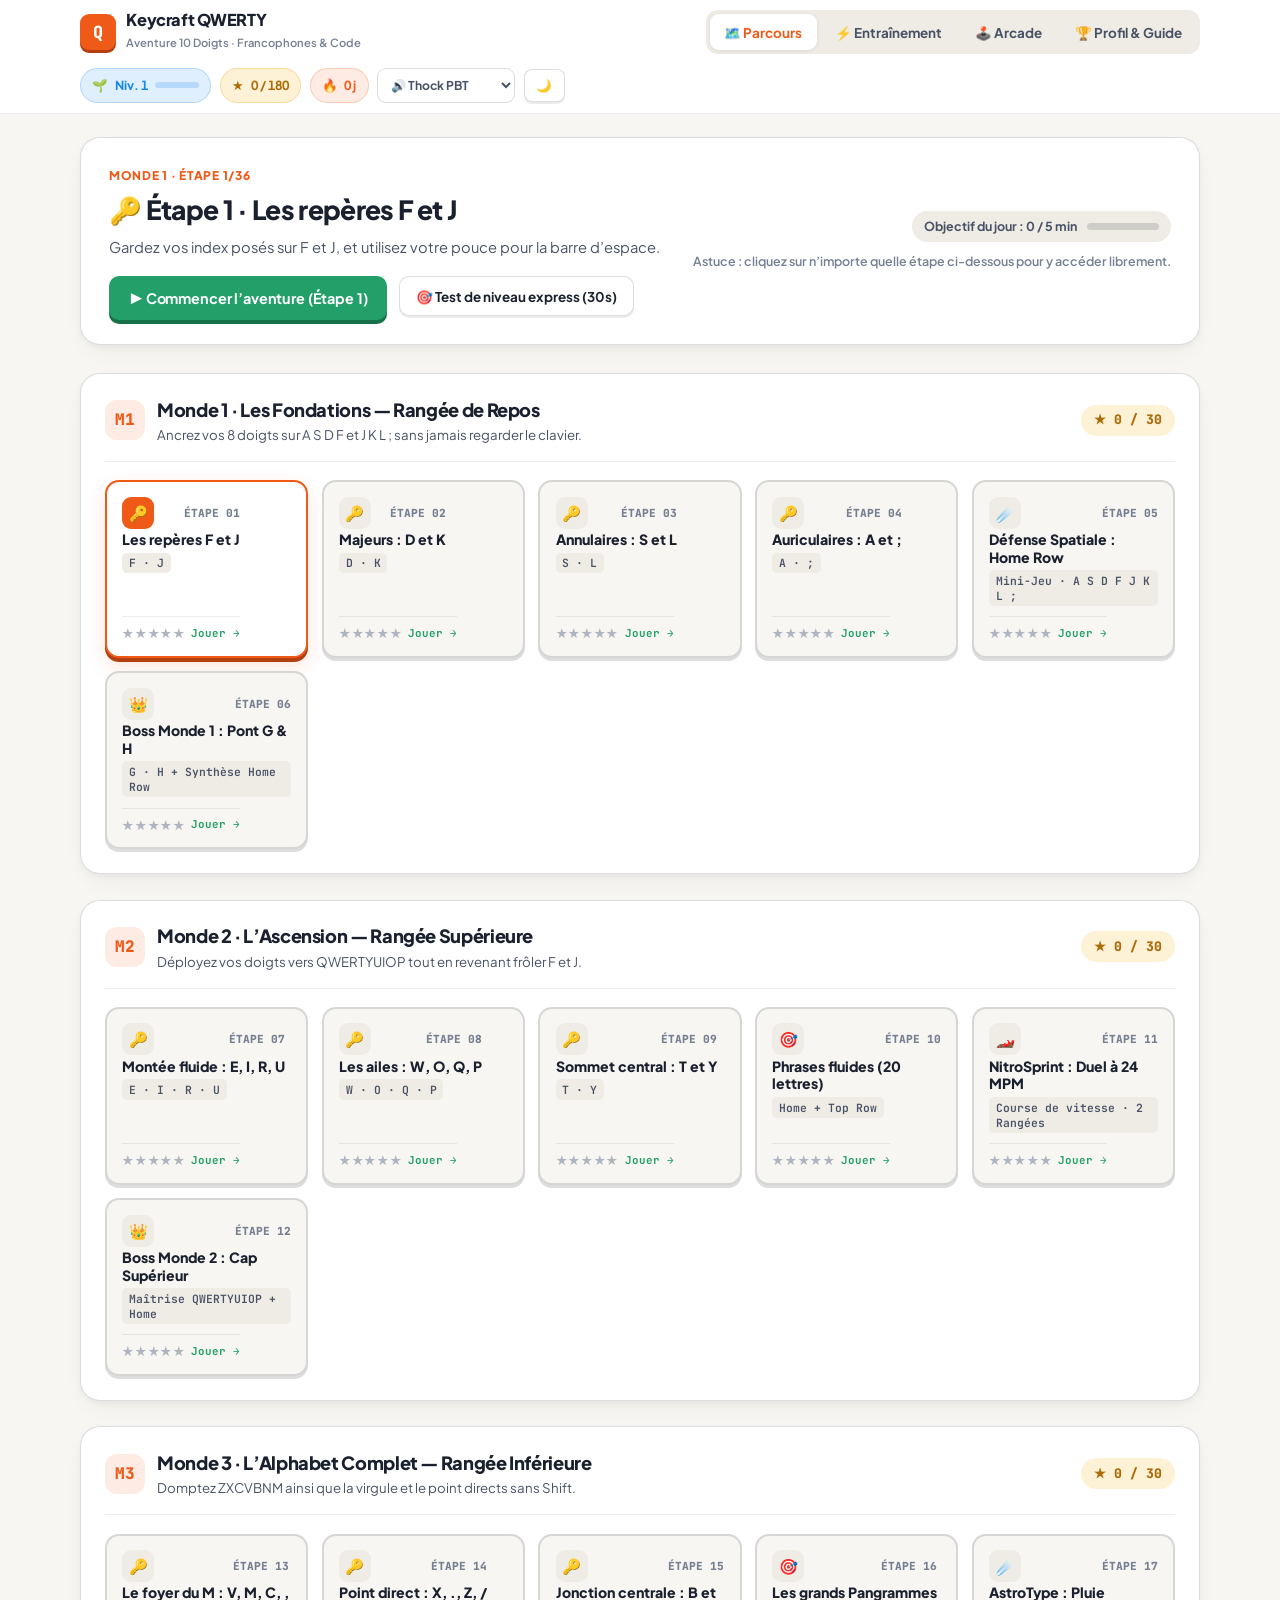
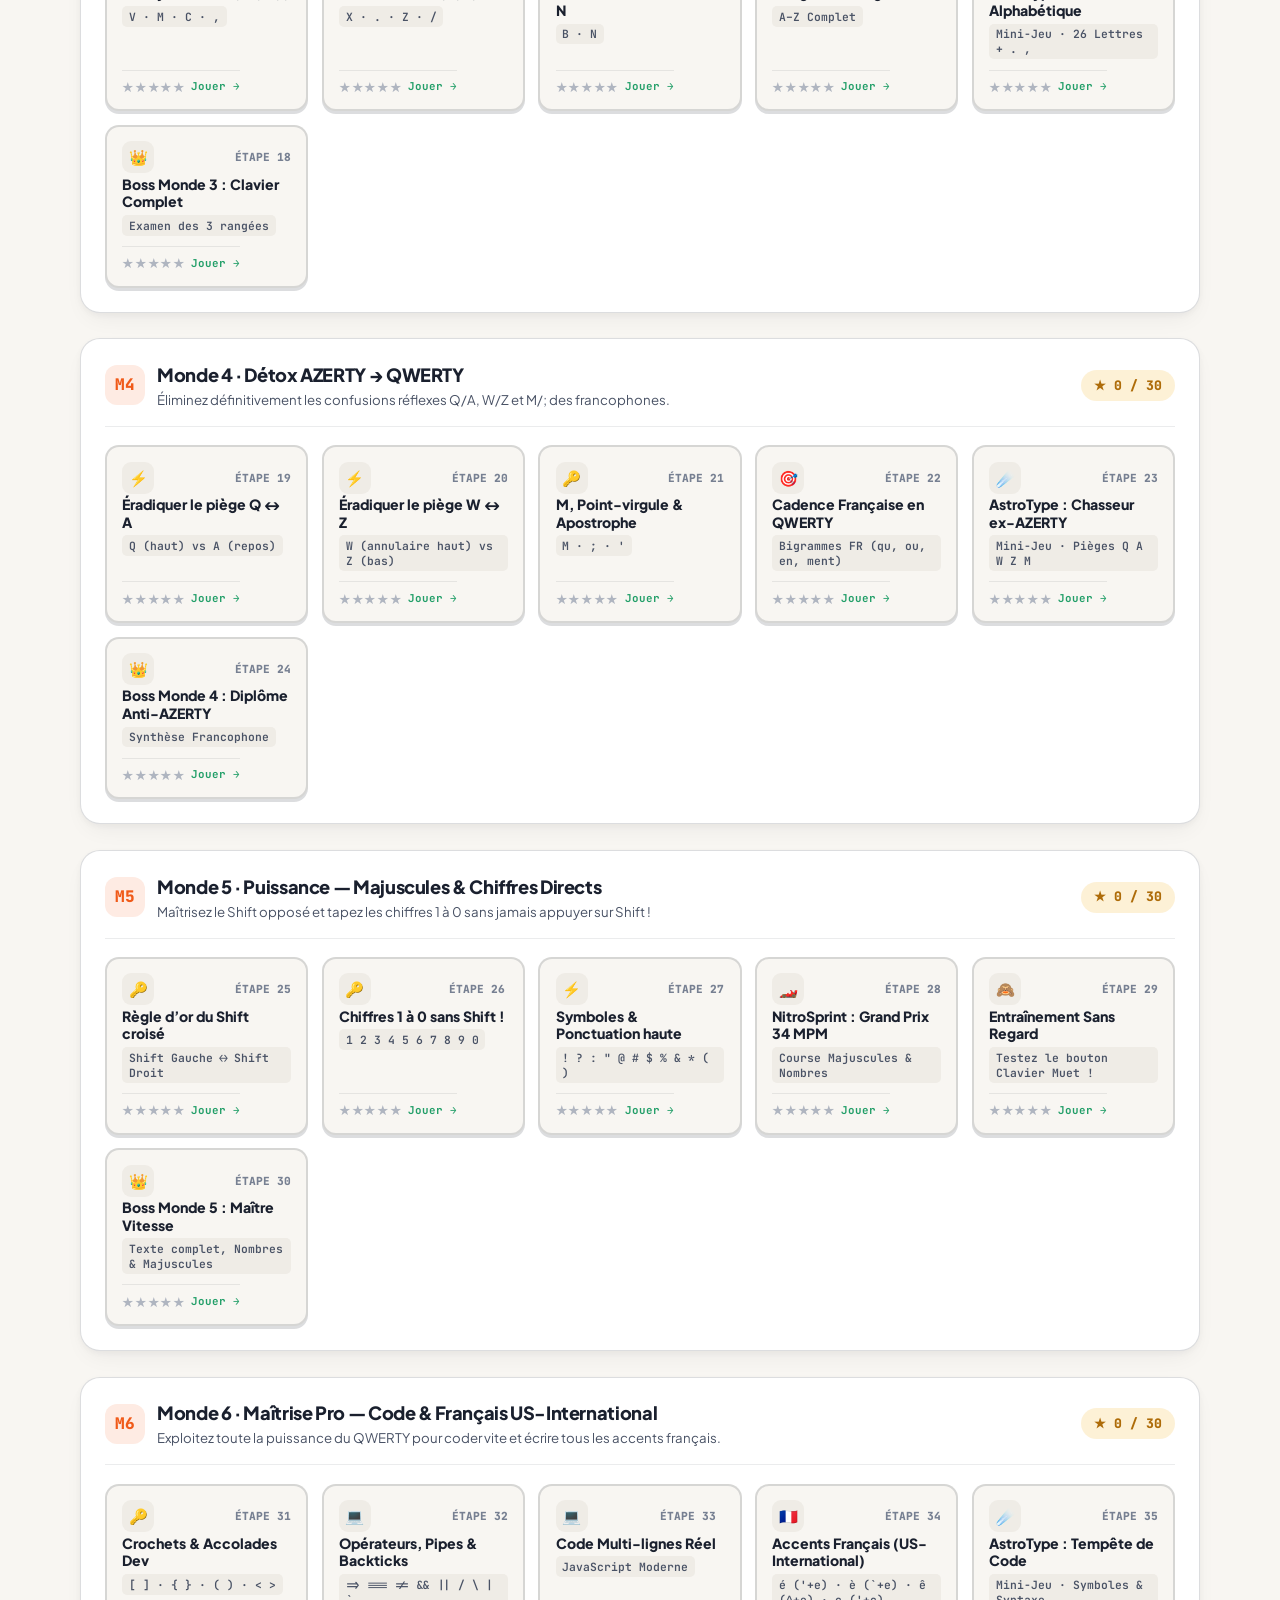
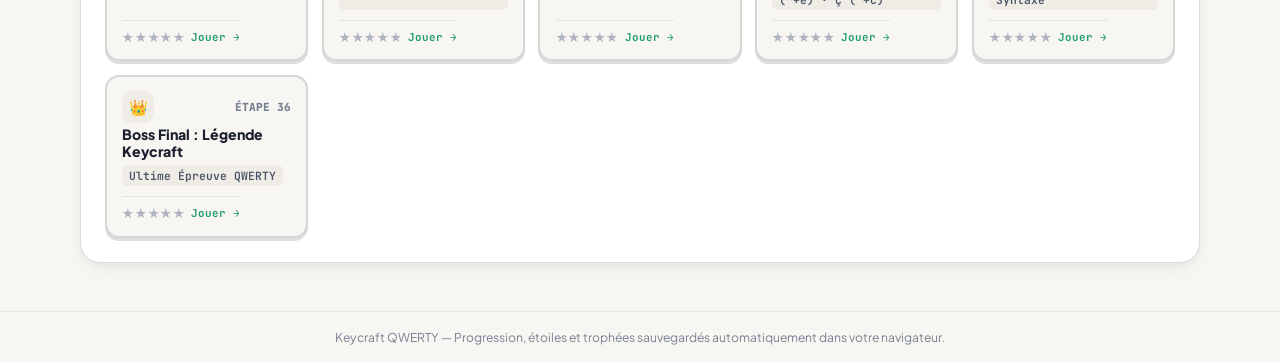
==== commit 11e81899: "feat: upgrade Keycraft QWERTY to V2 TypingClub-style gamified adventure" ====
--- a/index.html
+++ b/index.html
@@ -1,206 +1,680 @@
 <!DOCTYPE html>
-<html lang="fr">
+<html lang="fr" data-theme="light">
 <head>
-  <meta charset="UTF-8">
-  <meta name="viewport" content="width=device-width, initial-scale=1.0">
-  <meta name="description" content="KeyTrain — cours de frappe QWERTY gamifié, 100 % local, aucune connexion Internet requise.">
-  <title>KeyTrain — Cours de frappe QWERTY 100 % local</title>
-  <link rel="icon" href="data:image/svg+xml,<svg xmlns='http://www.w3.org/2000/svg' viewBox='0 0 100 100'><text y='.9em' font-size='90'>⌨️</text></svg>">
-  <link rel="stylesheet" href="css/style.css">
+  <meta charset="UTF-8" />
+  <meta name="viewport" content="width=device-width, initial-scale=1.0" />
+  <title>Keycraft QWERTY — Apprendre le clavier QWERTY en s’amusant (Parcours, Jeux &amp; Code)</title>
+  <meta
+    name="description"
+    content="Apprenez à taper vite et sans regarder sur votre clavier QWERTY : 6 mondes gamifiés façon TypingClub, mains dynamiques, mini-jeux d’arcade, transition AZERTY, code et accents français US-International."
+  />
+  <link rel="preconnect" href="https://fonts.googleapis.com" />
+  <link rel="preconnect" href="https://fonts.gstatic.com" crossorigin />
+  <link
+    href="https://fonts.googleapis.com/css2?family=JetBrains+Mono:wght@500;600;700;800&family=Plus+Jakarta+Sans:wght@500;600;700;800&display=swap"
+    rel="stylesheet"
+  />
+  <link rel="stylesheet" href="./css/styles.css" />
 </head>
 <body>
-  <div class="bg-blobs" aria-hidden="true"><span></span><span></span><span></span></div>
-  <div class="bg-grid" aria-hidden="true"></div>
-
-  <header class="topbar">
-    <div class="logo" id="logo-home" role="button" tabindex="0" title="Voir la carte des leçons">
-      <span class="logo-icon">⌨</span>
-      <span class="logo-text">Key<em>Train</em></span>
-      <span class="logo-badge">100&nbsp;% local</span>
+  <!-- Confetti Layer & Achievement Toasts -->
+  <canvas id="confetti-canvas" class="confetti-layer" aria-hidden="true"></canvas>
+  <div id="toast-stack" class="toast-stack" aria-live="polite"></div>
+
+  <!-- =====================================================================
+       TOP HEADER & GAMIFICATION HUD
+       ===================================================================== -->
+  <header class="top-header">
+    <div class="header-bar">
+      <a href="#map" class="brand-logo" id="brand-logo-link">
+        <span class="logo-cap" aria-hidden="true">Q</span>
+        <div>
+          <h1 class="brand-name">Keycraft QWERTY</h1>
+          <span class="brand-tag">Aventure 10 Doigts · Francophones &amp; Code</span>
+        </div>
+      </a>
+
+      <nav class="primary-nav" role="tablist" aria-label="Sections principales">
+        <button
+          type="button"
+          class="nav-btn"
+          id="tab-btn-map"
+          role="tab"
+          aria-selected="true"
+          data-nav="map"
+        >
+          🗺️ Parcours
+        </button>
+        <button
+          type="button"
+          class="nav-btn"
+          id="tab-btn-practice"
+          role="tab"
+          aria-selected="false"
+          data-nav="practice"
+        >
+          ⚡ Entraînement
+        </button>
+        <button
+          type="button"
+          class="nav-btn"
+          id="tab-btn-arcade"
+          role="tab"
+          aria-selected="false"
+          data-nav="arcade"
+        >
+          🕹️ Arcade
+        </button>
+        <button
+          type="button"
+          class="nav-btn"
+          id="tab-btn-profile"
+          role="tab"
+          aria-selected="false"
+          data-nav="profile"
+        >
+          🏆 Profil &amp; Guide
+        </button>
+      </nav>
+
+      <div class="player-hud">
+        <button
+          type="button"
+          class="hud-pill xp-pill"
+          id="hud-rank-btn"
+          title="Voir votre rang et vos trophées"
+        >
+          <span id="hud-rank-icon">🌱</span>
+          <span id="hud-level-txt">Niv. 1</span>
+          <span class="xp-mini-bar" aria-hidden="true">
+            <span class="xp-mini-fill" id="hud-xp-fill" style="width:0%"></span>
+          </span>
+        </button>
+
+        <div class="hud-pill stars-pill" title="Étoiles cumulées dans le parcours">
+          <span>★</span>
+          <span id="hud-stars-txt">0 / 180</span>
+        </div>
+
+        <div class="hud-pill streak-pill" title="Série de jours consécutifs">
+          <span>🔥</span>
+          <span id="hud-streak-txt">0 j</span>
+        </div>
+
+        <label for="sound-select" class="sr-only">Son des touches</label>
+        <select id="sound-select" class="compact-select" title="Profil acoustique du clavier">
+          <option value="thock">🔊 Thock PBT</option>
+          <option value="bubble">🫧 Pop Ludique</option>
+          <option value="tactile">🎛️ Switch Tactile</option>
+          <option value="typewriter">📠 Machine</option>
+          <option value="off">🔇 Muet</option>
+        </select>
+
+        <button
+          type="button"
+          class="btn-soft is-sm"
+          id="theme-btn"
+          title="Basculer entre le mode clair et sombre"
+        >
+          <span id="theme-btn-icon">🌙</span>
+        </button>
+      </div>
     </div>
-    <div class="player-strip" aria-label="Profil du joueur">
-      <div class="pchip" title="Niveau — gagne de l'XP à chaque session">
-        🎮 Niv.&nbsp;<b id="hdr-level">1</b>
-        <span class="xpbar"><i id="hdr-xpfill"></i></span>
-      </div>
-      <div class="pchip" title="Étoiles gagnées sur les leçons">⭐&nbsp;<b id="hdr-stars">0</b>/<span id="hdr-stars-max">0</span></div>
-      <div class="pchip" title="Jours d'entraînement d'affilée">🔥&nbsp;<b id="hdr-streak">0</b></div>
-    </div>
-    <nav class="topnav">
-      <button class="nav-btn tab active" data-view="cours" type="button">🎓 Cours</button>
-      <button class="nav-btn tab" data-view="libre" type="button">🏋️ Libre</button>
-      <button class="nav-btn tab" data-view="stats" type="button">📊 Progression</button>
-      <button class="nav-btn" id="btn-sound" type="button" aria-pressed="true">🔊 Son</button>
-    </nav>
   </header>
 
-  <main>
-    <!-- ============ COURS (carte des leçons) ============ -->
-    <section id="view-cours" class="view">
-      <div class="cours-head">
-        <h1>🎓 Le cours de frappe QWERTY</h1>
-        <p class="hero-sub">Progresse leçon par leçon : chaque leçon terminée (⭐) débloque la suivante. Gagne des étoiles, de l'XP et monte de niveau !</p>
-        <div class="progress big"><div class="progress-bar" id="cours-progress"></div></div>
-        <div class="cours-progress-label" id="cours-progress-label"></div>
-      </div>
-      <div class="lesson-map" id="lesson-map"></div>
-      <p class="map-hint" id="map-hint">👆 Clique sur la leçon brillante pour commencer</p>
+  <main class="main-shell">
+    <!-- ===================================================================
+         VIEW 1 : ADVENTURE PATH ("PARCOURS" — 6 MONDES, 36 ÉTAPES)
+         =================================================================== -->
+    <section id="view-map" class="app-view is-active" aria-label="Carte du parcours QWERTY">
+      <div class="adventure-hero">
+        <div class="hero-left">
+          <div class="hero-eyebrow" id="hero-eyebrow">PROCHAINE ÉTAPE RECOMMANDÉE</div>
+          <h2 class="hero-title" id="hero-stage-title">Étape 1 · Les repères F et J</h2>
+          <p class="hero-desc" id="hero-stage-desc">
+            Posez vos index sur les ergots tactiles F et J : apprenez étape par étape avec des exercices courts, des mains guidées et des mini-jeux !
+          </p>
+          <div style="display:flex; gap:0.7rem; flex-wrap:wrap; margin-top:1.1rem;">
+            <button type="button" class="btn-3d is-emerald" id="hero-play-btn">
+              ▶ Commencer l’étape 1
+            </button>
+            <button type="button" class="btn-soft" id="placement-test-btn">
+              🎯 Test de niveau express (30s)
+            </button>
+          </div>
+        </div>
+
+        <div class="hero-actions">
+          <div class="daily-goal-strip" title="Objectif quotidien de 5 minutes de pratique">
+            <span>Objectif du jour : <strong id="daily-min-txt">0 / 5 min</strong></span>
+            <span class="daily-bar">
+              <span class="daily-bar-fill" id="daily-bar-fill" style="width:0%"></span>
+            </span>
+          </div>
+          <span style="font-size:0.78rem; color:var(--ink-500); font-weight:600;">
+            Astuce : cliquez sur n’importe quelle étape ci-dessous pour y accéder librement.
+          </span>
+        </div>
+      </div>
+
+      <div id="worlds-container" class="worlds-stack"></div>
     </section>
 
-    <!-- ============ LIBRE ============ -->
-    <section id="view-libre" class="view" hidden>
-      <div class="panel">
-        <div class="panel-head">
-          <h2>🏋️ Entraînement libre</h2>
-          <div class="lang-switch" role="group" aria-label="Langue">
-            <button class="chip lang-chip active" data-lang="fr" type="button">🇫🇷 FR</button>
-            <button class="chip lang-chip" data-lang="en" type="button">🇬🇧 EN</button>
-          </div>
-        </div>
-        <div class="mode-grid">
-          <div class="mode-card active" data-mode="words" role="button" tabindex="0">
-            <span class="mode-icon">📝</span>
-            <span class="mode-name">Mots</span>
-            <span class="mode-desc">Des mots aléatoires pour enchaîner les frappes.</span>
-            <span class="mode-levels" data-levels="words">
-              <button class="chip sub active" data-level="easy" type="button">Facile</button>
-              <button class="chip sub" data-level="normal" type="button">Normal</button>
-              <button class="chip sub" data-level="hard" type="button">Difficile</button>
+    <!-- ===================================================================
+         VIEW ARENA : DISTRACTION-FREE STAGE STUDIO (Discovery + Typing + Boss)
+         =================================================================== -->
+    <section id="view-arena" class="app-view" aria-label="Atelier de frappe">
+      <div class="arena-topbar">
+        <div class="arena-title-cluster">
+          <button type="button" class="btn-soft is-sm" id="arena-back-btn">
+            ← Retour
+          </button>
+          <div>
+            <h2 class="arena-stage-heading" id="arena-heading">Étape 1 · Les repères F et J</h2>
+            <div class="arena-stage-sub" id="arena-sub">Gardez les yeux sur l’écran</div>
+          </div>
+        </div>
+
+        <div class="arena-telemetry">
+          <div class="live-star-meter" id="arena-star-meter" title="Objectif 5 étoiles en direct">
+            <span>★</span><span>★</span><span>★</span><span>★</span><span>★</span>
+          </div>
+          <div class="combo-pill" id="arena-combo-pill">Combo ×0</div>
+          <div class="telemetry-box">
+            <span>Vitesse</span>
+            <span class="telemetry-val" id="arena-wpm">0</span>
+            <span style="font-size:0.7rem; color:var(--ink-500);">MPM</span>
+          </div>
+          <div class="telemetry-box">
+            <span>Précision</span>
+            <span class="telemetry-val" id="arena-acc">100%</span>
+          </div>
+          <div class="telemetry-box" id="arena-timer-box" hidden>
+            <span>⏱️</span>
+            <span class="telemetry-val" id="arena-timer">30s</span>
+          </div>
+          <button type="button" class="btn-soft is-sm" id="arena-restart-btn" title="Recommencer (Tab)">
+            ↻ Rejouer
+          </button>
+        </div>
+      </div>
+
+      <!-- Smart AZERTY Physical Mismatch Detector -->
+      <div class="azerty-helper-banner" id="azerty-mismatch-banner" hidden>
+        <span>
+          💡 <strong>Votre système semble réglé en AZERTY !</strong> Voulez-vous simuler un vrai clavier QWERTY US directement sur vos touches actuelles ?
+        </span>
+        <div style="display:flex; gap:0.5rem;">
+          <button type="button" class="btn-3d is-cobalt" style="height:34px; font-size:0.8rem;" id="enable-scancode-now-btn">
+            Activer QWERTY en 1 clic
+          </button>
+          <button type="button" class="btn-soft is-sm" id="dismiss-azerty-banner-btn">
+            Ignorer
+          </button>
+        </div>
+      </div>
+
+      <!-- CELEBRATION & END-OF-STAGE RESULT SCREEN -->
+      <article class="celebration-card" id="celebration-card" hidden aria-live="assertive">
+        <div class="celeb-stars-row" id="celeb-stars-row">
+          <span class="celeb-star">★</span>
+          <span class="celeb-star">★</span>
+          <span class="celeb-star">★</span>
+          <span class="celeb-star">★</span>
+          <span class="celeb-star">★</span>
+        </div>
+
+        <h3 class="celeb-title" id="celeb-title">Bravo, étape réussie !</h3>
+        <p class="celeb-sub" id="celeb-sub">
+          Excellente régularité ! Vos doigts prennent leurs marques sur le clavier QWERTY.
+        </p>
+
+        <div class="xp-gain-banner" id="celeb-xp-banner">
+          <span>✨ <strong id="celeb-xp-val">+95 XP</strong> gagnés</span>
+          <span>·</span>
+          <span id="celeb-rank-progress">Niveau 1 (65%)</span>
+        </div>
+
+        <div class="celeb-stats-grid">
+          <div class="celeb-stat">
+            <div class="lbl">Vitesse nette</div>
+            <div class="num" id="celeb-wpm">0 MPM</div>
+          </div>
+          <div class="celeb-stat">
+            <div class="lbl">Précision</div>
+            <div class="num" id="celeb-acc">100 %</div>
+          </div>
+          <div class="celeb-stat">
+            <div class="lbl">Combo Max</div>
+            <div class="num" id="celeb-combo">×0</div>
+          </div>
+          <div class="celeb-stat">
+            <div class="lbl">Temps</div>
+            <div class="num" id="celeb-time">0.0 s</div>
+          </div>
+        </div>
+
+        <div class="sparkline-box" id="celeb-sparkline-box">
+          <div style="display:flex; justify-content:space-between; font-size:0.75rem; font-weight:700; color:var(--ink-500); margin-bottom:0.35rem;">
+            <span>Courbe de régularité (MPM par seconde)</span>
+            <span id="celeb-weak-keys-txt">Zéro touche fragile !</span>
+          </div>
+          <div id="celeb-sparkline-svg-wrap" style="height:56px; width:100%;"></div>
+        </div>
+
+        <div class="celeb-actions">
+          <button type="button" class="btn-soft" id="celeb-drill-weak-btn" hidden>
+            🎯 Cibler mes touches hésitantes
+          </button>
+          <button type="button" class="btn-soft" id="celeb-retry-btn">
+            ↻ Recommencer (Tab)
+          </button>
+          <button type="button" class="btn-3d is-emerald" id="celeb-next-btn">
+            Continuer (Entrée ↵) →
+          </button>
+        </div>
+      </article>
+
+      <!-- PHASE A : INTERACTIVE KEY DISCOVERY CARD -->
+      <div class="discovery-card" id="discovery-card" hidden>
+        <span class="discovery-step-pill" id="disc-step-pill">Découverte guidée · 1/2</span>
+        <div class="discovery-giant-key" id="disc-giant-key">F</div>
+        <h3 class="discovery-prompt" id="disc-title">Touche F — Index gauche</h3>
+        <p class="discovery-explain" id="disc-explain">
+          Posez votre index gauche sur F et appuyez dessus pour continuer !
+        </p>
+        <div style="display:flex; align-items:center; justify-content:center; gap:1rem; margin-top:0.5rem;">
+          <div class="discovery-dots" id="disc-dots"></div>
+          <button type="button" class="btn-soft is-sm" id="skip-discovery-btn">
+            Passer à l’exercice →
+          </button>
+        </div>
+      </div>
+
+      <!-- PHASE B : TYPING PROMPT CARD -->
+      <div class="typing-card is-focused" id="typing-card">
+        <div class="typing-progress-rail" aria-hidden="true">
+          <div class="typing-progress-fill" id="typing-progress-fill"></div>
+        </div>
+
+        <div class="coach-ribbon">
+          <div class="coach-target">
+            <span>Touche cible :</span>
+            <span class="mini-cap" id="coach-key-cap">F</span>
+            <span>·</span>
+            <strong id="coach-finger-txt" style="color:var(--ink-900);">Index gauche</strong>
+          </div>
+
+          <div style="display:flex; align-items:center; gap:0.6rem;">
+            <span
+              id="deadkey-pill"
+              class="hud-pill"
+              style="height:25px; background:var(--gold-soft); color:var(--gold-lip);"
+              hidden
+            >
+              Touche morte active — tapez la voyelle
             </span>
-          </div>
-          <div class="mode-card" data-mode="phrases" role="button" tabindex="0">
-            <span class="mode-icon">💬</span>
-            <span class="mode-name">Phrases</span>
-            <span class="mode-desc">Phrases complètes : rythme, ponctuation, majuscules.</span>
-          </div>
-          <div class="mode-card" data-mode="keys" role="button" tabindex="0">
-            <span class="mode-icon">🎯</span>
-            <span class="mode-name">Touches</span>
-            <span class="mode-desc">Touches aléatoires sur tout le clavier.</span>
-            <span class="mode-levels" data-levels="keys">
-              <button class="chip sub active" data-level="home" type="button">Ligne de base</button>
-              <button class="chip sub" data-level="top" type="button">+ Haut</button>
-              <button class="chip sub" data-level="all" type="button">Tout</button>
+            <span id="caps-alert-pill" class="hud-pill" style="height:25px; background:var(--danger-soft); color:var(--danger);" hidden>
+              ⚠ Verr. Maj activé
             </span>
-          </div>
-          <div class="mode-card" data-mode="time" role="button" tabindex="0">
-            <span class="mode-icon">⏱️</span>
-            <span class="mode-name">Chrono</span>
-            <span class="mode-desc">Un sprint chronométré.</span>
-            <span class="mode-levels" data-levels="time">
-              <button class="chip sub" data-duration="30" type="button">30 s</button>
-              <button class="chip sub active" data-duration="60" type="button">60 s</button>
-              <button class="chip sub" data-duration="120" type="button">120 s</button>
+            <span style="font-size:0.74rem; color:var(--ink-500);">
+              <kbd class="mini-cap" style="height:21px; font-size:0.7rem;">Tab</kbd> Relancer
             </span>
           </div>
         </div>
-        <div class="home-actions">
-          <button class="btn-primary" id="btn-start-free" type="button">Commencer <span class="kbd-hint">Entrée</span></button>
-          <label class="switch-label">
-            <input type="checkbox" id="opt-keyboard" checked>
-            <span>Afficher le clavier</span>
-          </label>
+
+        <div class="prompt-window" id="prompt-window">
+          <div class="tc-stream" id="tc-stream" aria-label="Texte à taper"></div>
+        </div>
+
+        <input
+          type="text"
+          id="hidden-typing-input"
+          class="hidden-input"
+          autocomplete="off"
+          autocorrect="off"
+          autocapitalize="off"
+          spellcheck="false"
+          aria-label="Saisie clavier QWERTY"
+        />
+      </div>
+
+      <!-- PHASE C : EMBEDDED ARCADE STAGE SHELL (For World Mini-Game Checkpoints) -->
+      <div class="arcade-stage-shell" id="arena-arcade-shell" hidden>
+        <div class="arcade-hud-bar">
+          <div style="display:flex; align-items:center; gap:0.8rem; font-weight:800; font-size:0.88rem;">
+            <span id="arena-arc-score">Score : 0 / 150</span>
+            <span id="arena-arc-shields">🛡️🛡️🛡️</span>
+          </div>
+          <span style="font-size:0.8rem; color:#94a3b8;">
+            Tapez directement au clavier — aucun clic requis !
+          </span>
+        </div>
+        <div class="arcade-canvas-wrap">
+          <canvas id="arena-arcade-canvas" class="arcade-canvas"></canvas>
+        </div>
+      </div>
+
+      <!-- SCULPTED ANSI KEYBOARD + TRANSLUCENT DYNAMIC HANDS OVERLAY -->
+      <div class="keyboard-studio" id="keyboard-studio">
+        <div class="kb-controls-row">
+          <div style="display:flex; align-items:center; gap:0.55rem; flex-wrap:wrap;">
+            <label for="layout-select" class="sr-only">Disposition QWERTY</label>
+            <select id="layout-select" class="compact-select" style="height:28px; font-size:0.73rem;">
+              <option value="us-ansi">🇺🇸 QWERTY US Standard</option>
+              <option value="us-intl">🇫🇷 QWERTY US-International (Accents FR)</option>
+            </select>
+
+            <button type="button" class="kb-pill-btn" id="btn-err-mode" aria-pressed="true" title="Bloquer sur les fautes pour apprendre le geste juste">
+              Mode : Stop erreur
+            </button>
+          </div>
+
+          <div class="kb-toggles">
+            <button type="button" class="kb-pill-btn" id="btn-toggle-hands" aria-pressed="true">
+              ✋ Mains guidées
+            </button>
+            <button type="button" class="kb-pill-btn" id="btn-toggle-zones" aria-pressed="true">
+              🎨 Zones doigts
+            </button>
+            <button type="button" class="kb-pill-btn" id="btn-toggle-azerty" aria-pressed="false">
+              🇫🇷 Repères ex-AZERTY
+            </button>
+            <button type="button" class="kb-pill-btn" id="btn-toggle-blind" aria-pressed="false">
+              🙈 Clavier muet
+            </button>
+            <button
+              type="button"
+              class="kb-pill-btn"
+              id="btn-toggle-scancode"
+              aria-pressed="false"
+              title="Traduit vos touches physiques en QWERTY même si votre OS est resté en AZERTY"
+            >
+              ⌨️ Forcer QWERTY (OS AZERTY)
+            </button>
+          </div>
+        </div>
+
+        <div class="kb-well">
+          <div class="kb-stage-inner" id="kb-stage-inner">
+            <div class="ansi-grid show-zones" id="ansi-keyboard"></div>
+            <svg id="hands-overlay-svg" class="hands-overlay-svg" aria-hidden="true"></svg>
+          </div>
         </div>
       </div>
     </section>
 
-    <!-- ============ ENTRAÎNEMENT ============ -->
-    <section id="view-train" class="view" hidden>
-      <div class="lesson-banner" id="train-context"></div>
-      <div class="hud">
-        <div class="hud-item"><span class="hud-label">Vitesse</span><span class="hud-value" id="hud-wpm">0</span><span class="hud-unit">MPM</span></div>
-        <div class="hud-item"><span class="hud-label">Précision</span><span class="hud-value" id="hud-acc">100</span><span class="hud-unit">%</span></div>
-        <div class="hud-item"><span class="hud-label">Erreurs</span><span class="hud-value err" id="hud-err">0</span><span class="hud-unit"></span></div>
-        <div class="hud-item"><span class="hud-label">Temps</span><span class="hud-value" id="hud-time">0:00</span><span class="hud-unit"></span></div>
-        <button class="nav-btn hud-quit" id="btn-quit" type="button" title="Quitter l'exercice">✕ Quitter</button>
-      </div>
-      <div class="progress"><div class="progress-bar" id="progress-bar"></div></div>
-      <div class="text-zone">
-        <div class="text-display" id="text-display" aria-label="Texte à taper"></div>
-      </div>
-      <div class="kb-zone" id="kb-zone">
-        <div class="finger-legend" id="finger-legend"></div>
-        <div class="keyboard" id="keyboard"></div>
+    <!-- ===================================================================
+         VIEW 2 : FREE PRACTICE ("ENTRAÎNEMENT LIBRE")
+         =================================================================== -->
+    <section id="view-practice" class="app-view" aria-label="Entraînement libre à la carte">
+      <div class="adventure-hero" style="margin-bottom:1.4rem;">
+        <div>
+          <div class="hero-eyebrow">ATELIER À LA CARTE</div>
+          <h2 class="hero-title">Entraînement Libre &amp; Chronométré</h2>
+          <p class="hero-desc">
+            Lancez une session immédiate selon votre envie : ciblage intelligent de vos faiblesses, sprint chronométré, code ou français accentué.
+          </p>
+        </div>
+      </div>
+
+      <div class="practice-modes-grid">
+        <article class="practice-card">
+          <div>
+            <span class="discovery-step-pill">IA Locale</span>
+            <h3>🎯 Drill Adaptatif Intelligent</h3>
+            <p>
+              Analyse vos fautes et vos temps d’hésitation en millisecondes pour générer un exercice sur vos touches les plus fragiles.
+            </p>
+          </div>
+          <button type="button" class="btn-3d" id="prac-adaptive-btn">
+            Lancer mon Drill ciblé
+          </button>
+        </article>
+
+        <article class="practice-card">
+          <div>
+            <span class="discovery-step-pill">Style Monkeytype</span>
+            <h3>⏱️ Sprint Chronométré</h3>
+            <p>Mesurez votre vitesse pure en mots par minute sur l’anglais, le français ou les pièges AZERTY.</p>
+            <div style="display:flex; gap:0.4rem; flex-wrap:wrap; margin-top:0.75rem;">
+              <select id="prac-corpus-select" class="compact-select">
+                <option value="english">🇬🇧 Anglais fréquent</option>
+                <option value="french_ascii">🇫🇷 Français fluide</option>
+                <option value="french_accents">🇫🇷 Français US-Intl (é è ê ç)</option>
+                <option value="azerty_traps">⚡ Pièges ex-AZERTY</option>
+              </select>
+              <select id="prac-duration-select" class="compact-select">
+                <option value="15">15 sec</option>
+                <option value="30" selected>30 sec</option>
+                <option value="60">60 sec</option>
+                <option value="0">Sans chrono</option>
+              </select>
+            </div>
+          </div>
+          <button type="button" class="btn-3d is-cobalt" id="prac-sprint-btn">
+            Démarrer le Sprint
+          </button>
+        </article>
+
+        <article class="practice-card">
+          <div>
+            <span class="discovery-step-pill">Développeurs</span>
+            <h3>💻 Code &amp; Symboles</h3>
+            <p>
+              Domptez les crochets <code>[]</code>, accolades <code>{}</code>, flèches <code>=&gt;</code> et pipes sur de vrais extraits JS, TS, Python et Git.
+            </p>
+          </div>
+          <button type="button" class="btn-3d is-emerald" id="prac-code-btn">
+            Taper du Code
+          </button>
+        </article>
+
+        <article class="practice-card">
+          <div>
+            <span class="discovery-step-pill">Zen &amp; Sur-mesure</span>
+            <h3>💬 Citations &amp; Texte Libre</h3>
+            <p>Travaillez votre cadence sur des citations inspirantes ou collez votre propre paragraphe.</p>
+          </div>
+          <div style="display:flex; gap:0.5rem; flex-wrap:wrap;">
+            <button type="button" class="btn-soft" id="prac-quotes-btn" style="flex:1;">
+              Citation
+            </button>
+            <button type="button" class="btn-soft" id="prac-custom-toggle-btn" style="flex:1;">
+              Mon texte
+            </button>
+          </div>
+        </article>
+      </div>
+
+      <div class="panel-box" id="prac-custom-drawer" hidden>
+        <h3>Collez votre propre texte ou extrait de code</h3>
+        <textarea
+          id="prac-custom-textarea"
+          style="width:100%; min-height:95px; padding:0.75rem; border-radius:10px; border:1px solid var(--border-strong); background:var(--bg-app); font-family:var(--font-mono); margin-bottom:0.75rem;"
+          placeholder="Ex: const hello = (name) => `Bonjour ${name} !`;"
+        ></textarea>
+        <button type="button" class="btn-3d" id="prac-custom-start-btn">
+          Lancer sur le pupitre →
+        </button>
       </div>
     </section>
 
-    <!-- ============ PROGRESSION ============ -->
-    <section id="view-stats" class="view" hidden>
-      <div class="panel wide">
-        <div class="panel-head">
-          <h2>📊 Ta progression</h2>
-          <span class="pchip big">🎮 Niveau <b id="stats-level">1</b></span>
-        </div>
-        <div class="stats-cards" id="stats-cards"></div>
-        <div class="chart-block">
-          <h3>Vitesse au fil des sessions (MPM)</h3>
-          <canvas id="stats-chart" height="180"></canvas>
-        </div>
-        <div class="chart-block">
-          <h3>🏅 Badges</h3>
-          <div class="badges-grid" id="badges-grid"></div>
-        </div>
-        <div class="chart-block">
-          <h3>🔥 Carte de chaleur des erreurs (tes touches faibles)</h3>
-          <div class="keyboard heat" id="keyboard-heat"></div>
-          <p class="heat-hint">Plus une touche est rouge, plus tu te trompes dessus.</p>
-        </div>
-        <button class="btn-danger" id="btn-clear-history" type="button">Effacer mon historique et ma progression</button>
+    <!-- ===================================================================
+         VIEW 3 : ARCADE STUDIO ("ARCADE" — ASTROTYPE & NITROSPRINT)
+         =================================================================== -->
+    <section id="view-arcade" class="app-view" aria-label="Jeux d'arcade dactylographiques">
+      <div class="arcade-selector">
+        <button type="button" class="arcade-game-card is-selected" id="select-astro-card">
+          <div>
+            <span class="discovery-step-pill">Action &amp; Réflexes</span>
+            <h3 style="margin:0.2rem 0; font-size:1.15rem;">☄️ AstroType — Défense Cosmique</h3>
+            <p style="margin:0; font-size:0.84rem; color:var(--ink-700);">
+              Verrouillez et pulvérisez les météores au laser en tapant leurs mots avant l’impact !
+            </p>
+          </div>
+          <span style="font-size:2rem;">🚀</span>
+        </button>
+
+        <button type="button" class="arcade-game-card" id="select-sprint-card">
+          <div>
+            <span class="discovery-step-pill">Vitesse &amp; Cadence</span>
+            <h3 style="margin:0.2rem 0; font-size:1.15rem;">🏎️ NitroSprint — Duel Turbo</h3>
+            <p style="margin:0; font-size:0.84rem; color:var(--ink-700);">
+              Affrontez un drone rival calibré de 22 à 60 MPM et déclenchez le boost par votre précision !
+            </p>
+          </div>
+          <span style="font-size:2rem;">🏁</span>
+        </button>
+      </div>
+
+      <div class="arcade-stage-shell">
+        <div class="arcade-hud-bar">
+          <div style="display:flex; align-items:center; gap:0.65rem; flex-wrap:wrap;">
+            <select id="arcade-pack-select" class="compact-select" style="background:#1e293b; color:#f8fafc; border-color:#334155;">
+              <option value="home">Pack : Rangée de repos (Débutant)</option>
+              <option value="azerty" selected>Pack : Chasse aux pièges AZERTY</option>
+              <option value="english">Pack : Mots QWERTY complets</option>
+              <option value="code">Pack : Code &amp; Symboles Dev</option>
+            </select>
+            <button type="button" class="btn-3d is-emerald" style="height:36px; font-size:0.82rem;" id="arcade-start-btn">
+              ▶ Nouvelle Partie
+            </button>
+          </div>
+
+          <div style="display:flex; align-items:center; gap:0.9rem; font-family:var(--font-mono); font-size:0.85rem; font-weight:700;">
+            <span id="hub-arc-score">Score : 0</span>
+            <span id="hub-arc-shields">🛡️🛡️🛡️</span>
+            <span id="hub-arc-wpm">0 MPM</span>
+            <span id="hub-arc-combo">Combo ×0</span>
+          </div>
+        </div>
+
+        <div class="arcade-canvas-wrap">
+          <canvas id="hub-arcade-canvas" class="arcade-canvas"></canvas>
+        </div>
+      </div>
+    </section>
+
+    <!-- ===================================================================
+         VIEW 4 : PROFIL, TROPHÉES, HEATMAP & GUIDE ACCENTS FR
+         =================================================================== -->
+    <section id="view-profile" class="app-view" aria-label="Profil, trophées, carte thermique et guide QWERTY">
+      <div class="profile-banner">
+        <div style="display:flex; align-items:center; gap:1rem; flex:1 1 320px;">
+          <div class="rank-badge-circle" id="prof-rank-icon">🌱</div>
+          <div style="flex:1;">
+            <div class="hero-eyebrow" id="prof-level-kicker">NIVEAU 1</div>
+            <h2 style="margin:0; font-size:1.35rem; font-weight:800;" id="prof-rank-title">Explorateur F &amp; J</h2>
+            <div style="font-size:0.8rem; color:var(--ink-700); margin-top:0.15rem;" id="prof-xp-detail">
+              0 XP · Prochain rang à 150 XP
+            </div>
+            <div class="xp-wide-track">
+              <div class="xp-wide-fill" id="prof-xp-bar" style="width:0%"></div>
+            </div>
+          </div>
+        </div>
+
+        <div style="display:flex; gap:1.1rem; flex-wrap:wrap; align-items:center;">
+          <div>
+            <div style="font-size:0.7rem; font-weight:800; color:var(--ink-500); text-transform:uppercase;">Record net</div>
+            <div style="font-family:var(--font-mono); font-size:1.45rem; font-weight:800;" id="prof-best-wpm">0 MPM</div>
+          </div>
+          <div>
+            <div style="font-size:0.7rem; font-weight:800; color:var(--ink-500); text-transform:uppercase;">Frappes justes</div>
+            <div style="font-family:var(--font-mono); font-size:1.45rem; font-weight:800;" id="prof-total-chars">0</div>
+          </div>
+          <div>
+            <div style="font-size:0.7rem; font-weight:800; color:var(--ink-500); text-transform:uppercase;">Pratique</div>
+            <div style="font-family:var(--font-mono); font-size:1.45rem; font-weight:800;" id="prof-total-time">0 min</div>
+          </div>
+          <button type="button" class="btn-soft is-sm" id="reset-progress-btn">
+            Réinitialiser
+          </button>
+        </div>
+      </div>
+
+      <!-- 14 Unlockable Trophies -->
+      <h3 style="margin:0 0 0.75rem; font-size:1.1rem; font-weight:800;">
+        🏆 Salle des Trophées (<span id="unlocked-badges-count">0/14</span>)
+      </h3>
+      <div class="badges-grid" id="badges-grid"></div>
+
+      <!-- Per-Key Heatmap -->
+      <div class="panel-box">
+        <div style="display:flex; justify-content:space-between; align-items:center; gap:1rem; flex-wrap:wrap; margin-bottom:0.8rem;">
+          <div>
+            <h3 style="margin:0;">🔥 Carte Thermique de Maîtrise par Touche</h3>
+            <div style="font-size:0.82rem; color:var(--ink-700); margin-top:0.15rem;" id="heatmap-detail-txt">
+              Survolez une touche du clavier pour inspecter votre précision et votre vitesse de réaction en ms.
+            </div>
+          </div>
+          <button type="button" class="btn-3d" style="height:36px; font-size:0.8rem;" id="heatmap-drill-btn">
+            🎯 Travailler mes touches faibles
+          </button>
+        </div>
+
+        <div class="kb-well">
+          <div class="kb-stage-inner">
+            <div class="ansi-grid" id="heatmap-keyboard"></div>
+          </div>
+        </div>
+      </div>
+
+      <!-- Confusions + Guide Accents US-International -->
+      <div class="split-panels">
+        <div class="panel-box">
+          <h3>🧭 Vos confusions réflexes (ex. AZERTY → QWERTY)</h3>
+          <div id="confusions-container" style="font-size:0.84rem; color:var(--ink-700);"></div>
+        </div>
+
+        <div class="panel-box">
+          <h3>🇫🇷 Aide-mémoire : Accents Français sur QWERTY US-Intl</h3>
+          <table class="clean-table">
+            <thead>
+              <tr>
+                <th>Accent</th>
+                <th>Combinaison Touche Morte</th>
+                <th>Alternative</th>
+              </tr>
+            </thead>
+            <tbody>
+              <tr>
+                <td><strong>é / É</strong></td>
+                <td><kbd class="mini-cap">'</kbd> puis <kbd class="mini-cap">e</kbd></td>
+                <td><code>AltGr + e</code></td>
+              </tr>
+              <tr>
+                <td><strong>è / à / ù</strong></td>
+                <td><kbd class="mini-cap">`</kbd> puis voyelle</td>
+                <td>Touche sous Échap</td>
+              </tr>
+              <tr>
+                <td><strong>ê / â / ô / î / û</strong></td>
+                <td><kbd class="mini-cap">Maj+6 (^)</kbd> puis voyelle</td>
+                <td>Circonflexe</td>
+              </tr>
+              <tr>
+                <td><strong>ç / Ç</strong></td>
+                <td><kbd class="mini-cap">'</kbd> puis <kbd class="mini-cap">c</kbd></td>
+                <td><code>AltGr + ,</code></td>
+              </tr>
+              <tr>
+                <td><strong>' ou " seul</strong></td>
+                <td><kbd class="mini-cap">'</kbd> puis <kbd class="mini-cap">Espace</kbd></td>
+                <td>Valide le caractère pur</td>
+              </tr>
+            </tbody>
+          </table>
+        </div>
       </div>
     </section>
   </main>
 
-  <!-- ============ MODALE INTRODUCTION DE LEÇON ============ -->
-  <div class="modal-overlay" id="lesson-modal" hidden>
-    <div class="modal" role="dialog" aria-modal="true">
-      <div class="lesson-newkeys" id="lesson-newkeys"></div>
-      <h2 id="lesson-name"></h2>
-      <p class="lesson-desc" id="lesson-desc"></p>
-      <div class="lesson-best" id="lesson-best"></div>
-      <div class="res-actions">
-        <button class="btn-primary" id="btn-lesson-start" type="button">C'est parti ▶</button>
-        <button class="nav-btn" id="btn-lesson-back" type="button">← Carte des leçons</button>
-      </div>
-    </div>
-  </div>
-
-  <!-- ============ MODALE RÉSULTATS ============ -->
-  <div class="modal-overlay" id="results-modal" hidden>
-    <div class="modal" role="dialog" aria-modal="true" aria-labelledby="res-title">
-      <div class="record-banner" id="levelup-banner" hidden>🎉 Niveau <span id="levelup-n">2</span> atteint !</div>
-      <div class="record-banner" id="record-banner" hidden>🏆 Nouveau record personnel !</div>
-      <div class="stars-row" id="res-stars" hidden>
-        <span class="star" data-s="1">★</span><span class="star" data-s="2">★</span><span class="star" data-s="3">★</span>
-      </div>
-      <div class="res-xp" id="res-xp"></div>
-      <h2 id="res-title">Résultats</h2>
-      <div class="res-hero">
-        <div class="res-wpm"><span id="res-wpm">0</span><span class="res-wpm-unit">MPM</span></div>
-        <div class="res-sub" id="res-sub">mots par minute</div>
-      </div>
-      <div class="res-grid">
-        <div class="res-cell"><span class="res-num" id="res-acc">0%</span><span class="res-lab">Précision</span></div>
-        <div class="res-cell"><span class="res-num err" id="res-err">0</span><span class="res-lab">Erreurs</span></div>
-        <div class="res-cell"><span class="res-num" id="res-chars">0</span><span class="res-lab">Caractères justes</span></div>
-        <div class="res-cell"><span class="res-num" id="res-time">0:00</span><span class="res-lab">Durée</span></div>
-      </div>
-      <div class="badge-earned" id="res-badges" hidden></div>
-      <div class="res-chart-block">
-        <canvas id="res-chart" height="110"></canvas>
-      </div>
-      <div class="res-actions">
-        <button class="btn-primary" id="btn-next" type="button" hidden>Leçon suivante ▶</button>
-        <button class="btn-primary" id="btn-again" type="button">🔁 Rejouer</button>
-        <button class="nav-btn" id="btn-home" type="button">🎓 Carte des leçons</button>
-      </div>
-    </div>
-  </div>
-
-  <div class="toast" id="toast" hidden></div>
-
-  <script src="js/words-fr.js"></script>
-  <script src="js/words-en.js"></script>
-  <script src="js/lessons.js"></script>
-  <script src="js/app.js"></script>
+  <footer class="app-footer">
+    Keycraft QWERTY — Progression, étoiles et trophées sauvegardés automatiquement dans votre navigateur.
+  </footer>
+
+  <script type="module" src="./js/app.js"></script>
 </body>
 </html>
--- a/css/styles.css
+++ b/css/styles.css
@@ -0,0 +1,1732 @@
+/* ==========================================================================
+   KEYCRAFT QWERTY V2 — Gamified Touch-Typing Adventure & Tactile Studio
+   ========================================================================== */
+
+:root {
+  /* Daylight Tactile Studio Palette */
+  --bg-app: hsl(42, 30%, 96%);
+  --bg-surface: hsl(0, 0%, 100%);
+  --bg-subtle: hsl(40, 22%, 92%);
+  --bg-well: hsl(38, 18%, 87%);
+
+  /* Text & Ink */
+  --ink-900: hsl(222, 28%, 14%);
+  --ink-700: hsl(220, 16%, 34%);
+  --ink-500: hsl(220, 11%, 52%);
+  --ink-300: hsl(220, 12%, 72%);
+
+  /* Brand & Gamification Accents */
+  --primary: hsl(18, 88%, 52%);
+  --primary-lip: hsl(18, 84%, 38%);
+  --primary-soft: hsla(18, 88%, 52%, 0.12);
+  --primary-ink: hsl(0, 0%, 100%);
+
+  --emerald: hsl(154, 64%, 38%);
+  --emerald-lip: hsl(154, 66%, 27%);
+  --emerald-soft: hsla(154, 64%, 38%, 0.13);
+
+  --gold: hsl(41, 96%, 48%);
+  --gold-lip: hsl(36, 90%, 36%);
+  --gold-soft: hsla(41, 96%, 48%, 0.16);
+
+  --cobalt: hsl(208, 84%, 50%);
+  --cobalt-lip: hsl(208, 82%, 36%);
+  --cobalt-soft: hsla(208, 84%, 50%, 0.13);
+
+  --danger: hsl(4, 78%, 52%);
+  --danger-soft: hsla(4, 78%, 52%, 0.14);
+
+  /* Mechanical Keyboard & Keycaps */
+  --deck-chassis: hsl(38, 16%, 85%);
+  --deck-well: hsl(36, 14%, 76%);
+  --key-bg: hsl(42, 35%, 99%);
+  --key-mod-bg: hsl(38, 18%, 92%);
+  --key-lip: hsl(36, 14%, 77%);
+  --key-mod-lip: hsl(35, 13%, 70%);
+  --key-ink: hsl(222, 24%, 18%);
+  --key-muted: hsl(220, 10%, 48%);
+
+  /* Finger Zone Pastels */
+  --zone-pinky: hsla(12, 82%, 58%, 0.16);
+  --zone-ring: hsla(38, 90%, 52%, 0.17);
+  --zone-middle: hsla(154, 62%, 44%, 0.16);
+  --zone-index-l: hsla(198, 78%, 48%, 0.16);
+  --zone-index-r: hsla(216, 76%, 54%, 0.16);
+  --zone-thumb: hsla(40, 20%, 55%, 0.14);
+
+  /* Borders & Tactile Elevation */
+  --border: hsla(220, 20%, 18%, 0.09);
+  --border-strong: hsla(220, 20%, 18%, 0.16);
+  --shadow-card: 0 2px 6px hsla(220, 25%, 12%, 0.04), 0 10px 24px -8px hsla(220, 25%, 12%, 0.07);
+  --shadow-float: 0 14px 38px -8px hsla(220, 30%, 12%, 0.16);
+
+  /* Typography */
+  --font-sans: 'Plus Jakarta Sans', -apple-system, BlinkMacSystemFont, 'Segoe UI', sans-serif;
+  --font-mono: 'JetBrains Mono', ui-monospace, SFMono-Regular, Menlo, Consolas, monospace;
+
+  --radius-xs: 6px;
+  --radius-sm: 10px;
+  --radius-md: 14px;
+  --radius-lg: 20px;
+  --radius-xl: 26px;
+  --max-w: 1160px;
+}
+
+[data-theme="dark"] {
+  --bg-app: hsl(222, 18%, 10%);
+  --bg-surface: hsl(222, 17%, 14%);
+  --bg-subtle: hsl(222, 16%, 18%);
+  --bg-well: hsl(222, 20%, 8%);
+
+  --ink-900: hsl(40, 25%, 95%);
+  --ink-700: hsl(220, 14%, 72%);
+  --ink-500: hsl(220, 10%, 52%);
+  --ink-300: hsl(220, 10%, 34%);
+
+  --primary: hsl(18, 90%, 56%);
+  --primary-lip: hsl(18, 82%, 38%);
+  --primary-soft: hsla(18, 90%, 56%, 0.16);
+
+  --emerald: hsl(154, 62%, 46%);
+  --emerald-lip: hsl(154, 64%, 30%);
+  --emerald-soft: hsla(154, 62%, 46%, 0.16);
+
+  --gold: hsl(42, 95%, 54%);
+  --gold-lip: hsl(37, 88%, 36%);
+  --gold-soft: hsla(42, 95%, 54%, 0.16);
+
+  --cobalt: hsl(206, 86%, 58%);
+  --cobalt-lip: hsl(206, 80%, 38%);
+  --cobalt-soft: hsla(206, 86%, 58%, 0.16);
+
+  --danger: hsl(4, 82%, 60%);
+  --danger-soft: hsla(4, 82%, 60%, 0.18);
+
+  --deck-chassis: hsl(222, 15%, 16%);
+  --deck-well: hsl(222, 18%, 9.5%);
+  --key-bg: hsl(222, 14%, 21%);
+  --key-mod-bg: hsl(222, 14%, 17%);
+  --key-lip: hsl(222, 18%, 11%);
+  --key-mod-lip: hsl(222, 18%, 9%);
+  --key-ink: hsl(40, 20%, 92%);
+  --key-muted: hsl(220, 10%, 58%);
+
+  --border: hsla(0, 0%, 100%, 0.08);
+  --border-strong: hsla(0, 0%, 100%, 0.15);
+  --shadow-card: 0 4px 18px hsla(0, 0%, 0%, 0.28);
+  --shadow-float: 0 18px 44px hsla(0, 0%, 0%, 0.5);
+}
+
+/* Base Reset */
+*,
+*::before,
+*::after {
+  box-sizing: border-box;
+}
+
+html {
+  font-size: 16px;
+  -webkit-font-smoothing: antialiased;
+  scroll-behavior: smooth;
+}
+
+body {
+  margin: 0;
+  min-height: 100vh;
+  background-color: var(--bg-app);
+  color: var(--ink-900);
+  font-family: var(--font-sans);
+  line-height: 1.5;
+  display: flex;
+  flex-direction: column;
+  transition: background-color 180ms ease, color 180ms ease;
+}
+
+button,
+input,
+select,
+textarea {
+  font-family: inherit;
+  color: inherit;
+}
+
+button {
+  cursor: pointer;
+}
+
+[hidden] {
+  display: none !important;
+}
+
+:focus-visible {
+  outline: 2px solid var(--primary);
+  outline-offset: 2px;
+}
+
+.sr-only {
+  position: absolute;
+  width: 1px;
+  height: 1px;
+  padding: 0;
+  margin: -1px;
+  overflow: hidden;
+  clip: rect(0, 0, 0, 0);
+  white-space: nowrap;
+  border: 0;
+}
+
+/* ==========================================================================
+   Tactile 3D Buttons (TypingClub / Duolingo Pushable Feel)
+   ========================================================================== */
+
+.btn-3d {
+  display: inline-flex;
+  align-items: center;
+  justify-content: center;
+  gap: 0.5rem;
+  height: 44px;
+  padding: 0 1.25rem;
+  border-radius: var(--radius-sm);
+  border: none;
+  font-size: 0.9rem;
+  font-weight: 700;
+  letter-spacing: -0.01em;
+  background: var(--primary);
+  color: var(--primary-ink);
+  box-shadow: 0 4px 0 var(--primary-lip);
+  transition: transform 80ms ease, box-shadow 80ms ease, filter 120ms ease;
+  text-decoration: none;
+  user-select: none;
+}
+
+.btn-3d:hover {
+  filter: brightness(1.05);
+}
+
+.btn-3d:active {
+  transform: translateY(3px);
+  box-shadow: 0 1px 0 var(--primary-lip);
+}
+
+.btn-3d.is-emerald {
+  background: var(--emerald);
+  box-shadow: 0 4px 0 var(--emerald-lip);
+}
+.btn-3d.is-emerald:active {
+  box-shadow: 0 1px 0 var(--emerald-lip);
+}
+
+.btn-3d.is-cobalt {
+  background: var(--cobalt);
+  box-shadow: 0 4px 0 var(--cobalt-lip);
+}
+.btn-3d.is-cobalt:active {
+  box-shadow: 0 1px 0 var(--cobalt-lip);
+}
+
+.btn-soft {
+  display: inline-flex;
+  align-items: center;
+  justify-content: center;
+  gap: 0.42rem;
+  height: 40px;
+  padding: 0 1rem;
+  border-radius: var(--radius-sm);
+  border: 1.5px solid var(--border-strong);
+  background: var(--bg-surface);
+  color: var(--ink-900);
+  font-size: 0.84rem;
+  font-weight: 700;
+  box-shadow: 0 2px 0 var(--border);
+  transition: transform 80ms ease, background-color 120ms ease, border-color 120ms ease;
+}
+
+.btn-soft:hover {
+  background: var(--bg-subtle);
+}
+
+.btn-soft:active {
+  transform: translateY(1.5px);
+}
+
+.btn-soft.is-sm {
+  height: 33px;
+  padding: 0 0.72rem;
+  font-size: 0.78rem;
+  border-radius: 8px;
+}
+
+/* ==========================================================================
+   Top Navigation & Player Gamification Bar
+   ========================================================================== */
+
+.top-header {
+  position: sticky;
+  top: 0;
+  z-index: 40;
+  background: var(--bg-surface);
+  border-bottom: 1px solid var(--border);
+}
+
+.header-bar {
+  max-width: var(--max-w);
+  margin: 0 auto;
+  padding: 0.65rem 1.25rem;
+  display: flex;
+  align-items: center;
+  justify-content: space-between;
+  gap: 0.85rem;
+  flex-wrap: wrap;
+}
+
+.brand-logo {
+  display: inline-flex;
+  align-items: center;
+  gap: 0.65rem;
+  text-decoration: none;
+  color: var(--ink-900);
+}
+
+.logo-cap {
+  width: 36px;
+  height: 36px;
+  border-radius: 9px;
+  background: var(--primary);
+  color: #fff;
+  font-family: var(--font-mono);
+  font-weight: 800;
+  font-size: 1.05rem;
+  display: grid;
+  place-items: center;
+  box-shadow: 0 3px 0 var(--primary-lip);
+}
+
+.brand-name {
+  margin: 0;
+  font-size: 1.02rem;
+  font-weight: 800;
+  letter-spacing: -0.025em;
+  line-height: 1.1;
+}
+
+.brand-tag {
+  font-size: 0.7rem;
+  color: var(--ink-500);
+  font-weight: 600;
+}
+
+/* Main Navigation Pills */
+.primary-nav {
+  display: inline-flex;
+  align-items: center;
+  gap: 0.25rem;
+  background: var(--bg-subtle);
+  padding: 0.25rem;
+  border-radius: 12px;
+}
+
+.nav-btn {
+  border: none;
+  background: transparent;
+  height: 36px;
+  padding: 0 0.9rem;
+  border-radius: 9px;
+  font-size: 0.84rem;
+  font-weight: 700;
+  color: var(--ink-700);
+  display: inline-flex;
+  align-items: center;
+  gap: 0.42rem;
+  transition: background-color 140ms ease, color 140ms ease, box-shadow 140ms ease;
+}
+
+.nav-btn:hover {
+  color: var(--ink-900);
+}
+
+.nav-btn[aria-selected="true"] {
+  background: var(--bg-surface);
+  color: var(--primary);
+  box-shadow: 0 1px 4px hsla(0, 0%, 0%, 0.08);
+}
+
+/* Player Status Strip (XP Level + Stars + Streak + Theme/Sound) */
+.player-hud {
+  display: flex;
+  align-items: center;
+  gap: 0.55rem;
+  flex-wrap: wrap;
+}
+
+.hud-pill {
+  height: 35px;
+  padding: 0 0.7rem;
+  border-radius: 999px;
+  background: var(--bg-subtle);
+  border: 1px solid var(--border);
+  display: inline-flex;
+  align-items: center;
+  gap: 0.42rem;
+  font-size: 0.78rem;
+  font-weight: 700;
+  font-variant-numeric: tabular-nums;
+}
+
+.xp-pill {
+  background: var(--cobalt-soft);
+  color: var(--cobalt);
+  border-color: hsla(208, 84%, 50%, 0.22);
+}
+
+.xp-mini-bar {
+  width: 44px;
+  height: 6px;
+  border-radius: 99px;
+  background: hsla(208, 84%, 50%, 0.2);
+  overflow: hidden;
+}
+
+.xp-mini-fill {
+  height: 100%;
+  background: var(--cobalt);
+  border-radius: 99px;
+  transition: width 300ms ease;
+}
+
+.stars-pill {
+  background: var(--gold-soft);
+  color: var(--gold-lip);
+  border-color: hsla(41, 96%, 48%, 0.28);
+}
+[data-theme="dark"] .stars-pill {
+  color: var(--gold);
+}
+
+.streak-pill {
+  background: var(--primary-soft);
+  color: var(--primary);
+  border-color: hsla(18, 88%, 52%, 0.22);
+}
+
+.compact-select {
+  height: 35px;
+  padding: 0 0.55rem;
+  border-radius: 9px;
+  border: 1px solid var(--border-strong);
+  background: var(--bg-surface);
+  font-size: 0.76rem;
+  font-weight: 700;
+  color: var(--ink-700);
+}
+
+/* ==========================================================================
+   Main Container & View Switching
+   ========================================================================== */
+
+.main-shell {
+  flex: 1;
+  width: 100%;
+  max-width: var(--max-w);
+  margin: 0 auto;
+  padding: 1.4rem 1.25rem 3rem;
+}
+
+.app-view {
+  display: none;
+  animation: fadeSlide 180ms ease-out;
+}
+
+.app-view.is-active {
+  display: block;
+}
+
+@keyframes fadeSlide {
+  from {
+    opacity: 0;
+    transform: translateY(5px);
+  }
+  to {
+    opacity: 1;
+    transform: translateY(0);
+  }
+}
+
+/* ==========================================================================
+   VIEW 1 : ADVENTURE PATH ("PARCOURS" — TypingClub Style)
+   ========================================================================== */
+
+.adventure-hero {
+  background: var(--bg-surface);
+  border: 1.5px solid var(--border-strong);
+  border-radius: var(--radius-lg);
+  padding: 1.5rem 1.75rem;
+  margin-bottom: 1.75rem;
+  box-shadow: var(--shadow-card);
+  display: flex;
+  align-items: center;
+  justify-content: space-between;
+  gap: 1.5rem;
+  flex-wrap: wrap;
+}
+
+.hero-left {
+  flex: 1 1 380px;
+}
+
+.hero-eyebrow {
+  display: inline-flex;
+  align-items: center;
+  gap: 0.45rem;
+  font-size: 0.75rem;
+  font-weight: 800;
+  text-transform: uppercase;
+  letter-spacing: 0.06em;
+  color: var(--primary);
+  margin-bottom: 0.35rem;
+}
+
+.hero-title {
+  margin: 0 0 0.4rem;
+  font-size: clamp(1.3rem, 2.3vw, 1.65rem);
+  font-weight: 800;
+  letter-spacing: -0.025em;
+}
+
+.hero-desc {
+  margin: 0;
+  color: var(--ink-700);
+  font-size: 0.92rem;
+  max-width: 58ch;
+}
+
+.hero-actions {
+  display: flex;
+  flex-direction: column;
+  align-items: flex-end;
+  gap: 0.6rem;
+}
+
+.daily-goal-strip {
+  display: flex;
+  align-items: center;
+  gap: 0.6rem;
+  font-size: 0.78rem;
+  font-weight: 700;
+  color: var(--ink-700);
+  background: var(--bg-subtle);
+  padding: 0.38rem 0.75rem;
+  border-radius: 99px;
+}
+
+.daily-bar {
+  width: 72px;
+  height: 7px;
+  border-radius: 99px;
+  background: var(--border-strong);
+  overflow: hidden;
+}
+
+.daily-bar-fill {
+  height: 100%;
+  background: var(--emerald);
+  border-radius: 99px;
+  transition: width 250ms ease;
+}
+
+/* World Cards & TypingClub Stepping Stones */
+.worlds-stack {
+  display: flex;
+  flex-direction: column;
+  gap: 1.6rem;
+}
+
+.world-section {
+  background: var(--bg-surface);
+  border: 1.5px solid var(--border-strong);
+  border-radius: var(--radius-lg);
+  padding: 1.35rem 1.5rem 1.5rem;
+  box-shadow: var(--shadow-card);
+}
+
+.world-header {
+  display: flex;
+  align-items: center;
+  justify-content: space-between;
+  gap: 1rem;
+  padding-bottom: 1rem;
+  margin-bottom: 1.15rem;
+  border-bottom: 1px solid var(--border);
+  flex-wrap: wrap;
+}
+
+.world-badge-row {
+  display: flex;
+  align-items: center;
+  gap: 0.75rem;
+}
+
+.world-num-pill {
+  width: 40px;
+  height: 40px;
+  border-radius: 12px;
+  background: var(--primary-soft);
+  color: var(--primary);
+  font-family: var(--font-mono);
+  font-weight: 800;
+  font-size: 1rem;
+  display: grid;
+  place-items: center;
+}
+
+.world-title {
+  margin: 0;
+  font-size: 1.14rem;
+  font-weight: 800;
+  letter-spacing: -0.02em;
+}
+
+.world-sub {
+  margin: 0.12rem 0 0;
+  font-size: 0.83rem;
+  color: var(--ink-700);
+}
+
+.world-stars-box {
+  display: inline-flex;
+  align-items: center;
+  gap: 0.5rem;
+  padding: 0.35rem 0.8rem;
+  border-radius: 99px;
+  background: var(--gold-soft);
+  color: var(--gold-lip);
+  font-family: var(--font-mono);
+  font-size: 0.82rem;
+  font-weight: 800;
+}
+[data-theme="dark"] .world-stars-box {
+  color: var(--gold);
+}
+
+/* Stepping Stone Nodes Grid */
+.stages-trail {
+  display: grid;
+  grid-template-columns: repeat(auto-fill, minmax(168px, 1fr));
+  gap: 0.85rem;
+}
+
+.stage-node {
+  position: relative;
+  text-align: left;
+  background: var(--bg-app);
+  border: 2px solid var(--border-strong);
+  border-radius: var(--radius-md);
+  padding: 0.9rem 0.95rem;
+  display: flex;
+  flex-direction: column;
+  justify-content: space-between;
+  gap: 0.65rem;
+  box-shadow: 0 3px 0 var(--border-strong);
+  transition: transform 120ms ease, border-color 120ms ease, box-shadow 120ms ease, background-color 120ms ease;
+}
+
+.stage-node:hover {
+  transform: translateY(-2px);
+  border-color: var(--primary);
+  background: var(--bg-surface);
+}
+
+.stage-node:active {
+  transform: translateY(2px);
+  box-shadow: 0 1px 0 var(--border-strong);
+}
+
+.stage-node.is-completed {
+  background: var(--bg-surface);
+  border-color: hsla(154, 64%, 38%, 0.45);
+}
+
+.stage-node.is-perfect {
+  border-color: hsla(41, 96%, 48%, 0.65);
+}
+
+.stage-node.is-recommended {
+  background: var(--bg-surface);
+  border-color: var(--primary);
+  box-shadow: 0 4px 0 var(--primary-lip), 0 8px 20px hsla(18, 88%, 52%, 0.16);
+}
+
+.node-top {
+  display: flex;
+  align-items: center;
+  justify-content: space-between;
+  gap: 0.4rem;
+}
+
+.node-icon-badge {
+  width: 32px;
+  height: 32px;
+  border-radius: 9px;
+  display: grid;
+  place-items: center;
+  font-size: 0.95rem;
+  background: var(--bg-subtle);
+}
+
+.stage-node.is-recommended .node-icon-badge {
+  background: var(--primary);
+  color: #fff;
+}
+
+.stage-node.is-completed .node-icon-badge {
+  background: var(--emerald-soft);
+}
+
+.node-step-num {
+  font-family: var(--font-mono);
+  font-size: 0.7rem;
+  font-weight: 800;
+  color: var(--ink-500);
+}
+
+.node-title {
+  margin: 0.15rem 0 0.25rem;
+  font-size: 0.88rem;
+  font-weight: 800;
+  line-height: 1.25;
+  color: var(--ink-900);
+}
+
+.node-keys {
+  font-family: var(--font-mono);
+  font-size: 0.71rem;
+  font-weight: 600;
+  color: var(--ink-700);
+  background: var(--bg-subtle);
+  padding: 0.18rem 0.42rem;
+  border-radius: 5px;
+  display: inline-block;
+}
+
+.node-stars-row {
+  display: flex;
+  align-items: center;
+  justify-content: space-between;
+  gap: 0.35rem;
+  padding-top: 0.45rem;
+  border-top: 1px solid var(--border);
+}
+
+.five-stars {
+  font-size: 0.82rem;
+  letter-spacing: 0.05em;
+  color: var(--ink-300);
+}
+
+.five-stars .on {
+  color: var(--gold);
+}
+
+.node-wpm-tag {
+  font-family: var(--font-mono);
+  font-size: 0.68rem;
+  font-weight: 700;
+  color: var(--emerald);
+}
+
+/* ==========================================================================
+   FOCUS LESSON / STAGE ARENA (Distraction-Free TypingClub Experience)
+   ========================================================================== */
+
+.arena-topbar {
+  display: flex;
+  align-items: center;
+  justify-content: space-between;
+  gap: 0.75rem;
+  margin-bottom: 0.9rem;
+  flex-wrap: wrap;
+}
+
+.arena-title-cluster {
+  display: flex;
+  align-items: center;
+  gap: 0.75rem;
+  min-width: 0;
+}
+
+.arena-stage-heading {
+  margin: 0;
+  font-size: 1.05rem;
+  font-weight: 800;
+  letter-spacing: -0.02em;
+}
+
+.arena-stage-sub {
+  font-size: 0.78rem;
+  color: var(--ink-700);
+}
+
+/* Live 5-Star Target Meter + WPM + Combo */
+.arena-telemetry {
+  display: flex;
+  align-items: center;
+  gap: 0.55rem;
+  flex-wrap: wrap;
+}
+
+.telemetry-box {
+  background: var(--bg-surface);
+  border: 1px solid var(--border-strong);
+  border-radius: 10px;
+  padding: 0.38rem 0.75rem;
+  display: inline-flex;
+  align-items: center;
+  gap: 0.45rem;
+  font-size: 0.8rem;
+  font-weight: 700;
+}
+
+.telemetry-val {
+  font-family: var(--font-mono);
+  font-size: 1.02rem;
+  font-weight: 800;
+  font-variant-numeric: tabular-nums;
+}
+
+.combo-pill {
+  background: var(--bg-subtle);
+  border: 1px solid var(--border-strong);
+  border-radius: 10px;
+  padding: 0.38rem 0.75rem;
+  font-family: var(--font-mono);
+  font-size: 0.82rem;
+  font-weight: 800;
+  color: var(--ink-700);
+  transition: transform 110ms ease, background-color 140ms ease, color 140ms ease;
+}
+
+.combo-pill.is-hot {
+  background: var(--primary);
+  border-color: var(--primary);
+  color: #fff;
+  transform: scale(1.05);
+}
+
+.live-star-meter {
+  display: inline-flex;
+  align-items: center;
+  gap: 0.15rem;
+  font-size: 1.05rem;
+  color: var(--ink-300);
+}
+
+.live-star-meter .lit {
+  color: var(--gold);
+  transform: scale(1.08);
+}
+
+/* Smart AZERTY Mismatch Helper Banner */
+.azerty-helper-banner {
+  background: var(--gold-soft);
+  border: 1.5px solid hsla(41, 96%, 48%, 0.45);
+  border-radius: var(--radius-md);
+  padding: 0.7rem 1rem;
+  margin-bottom: 0.85rem;
+  display: flex;
+  align-items: center;
+  justify-content: space-between;
+  gap: 0.8rem;
+  flex-wrap: wrap;
+  font-size: 0.84rem;
+  font-weight: 600;
+}
+
+/* ==========================================================================
+   KEY DISCOVERY CARD (TypingClub "Appuyez sur F pour continuer" Screen)
+   ========================================================================== */
+
+.discovery-card {
+  background: var(--bg-surface);
+  border: 1.5px solid var(--border-strong);
+  border-radius: var(--radius-lg);
+  padding: 2rem 1.5rem;
+  margin-bottom: 1rem;
+  text-align: center;
+  box-shadow: var(--shadow-card);
+}
+
+.discovery-step-pill {
+  display: inline-block;
+  padding: 0.24rem 0.7rem;
+  border-radius: 99px;
+  background: var(--primary-soft);
+  color: var(--primary);
+  font-size: 0.74rem;
+  font-weight: 800;
+  text-transform: uppercase;
+  letter-spacing: 0.06em;
+  margin-bottom: 0.75rem;
+}
+
+.discovery-giant-key {
+  width: 92px;
+  height: 92px;
+  margin: 0.35rem auto 1rem;
+  border-radius: 20px;
+  background: var(--key-bg);
+  border: 2px solid var(--primary);
+  box-shadow: 0 8px 0 var(--primary-lip), 0 14px 28px hsla(18, 88%, 52%, 0.2);
+  font-family: var(--font-mono);
+  font-size: 2.3rem;
+  font-weight: 800;
+  color: var(--primary);
+  display: grid;
+  place-items: center;
+  position: relative;
+  transition: transform 90ms ease, box-shadow 90ms ease, background-color 140ms ease;
+}
+
+.discovery-giant-key.is-hit {
+  transform: translateY(6px) scale(1.04);
+  box-shadow: 0 2px 0 var(--emerald-lip);
+  background: var(--emerald);
+  border-color: var(--emerald);
+  color: #fff;
+}
+
+.discovery-prompt {
+  font-size: 1.22rem;
+  font-weight: 800;
+  margin: 0 0 0.35rem;
+}
+
+.discovery-explain {
+  font-size: 0.92rem;
+  color: var(--ink-700);
+  max-width: 52ch;
+  margin: 0 auto 1rem;
+}
+
+.discovery-dots {
+  display: inline-flex;
+  gap: 0.4rem;
+}
+
+.disc-dot {
+  width: 10px;
+  height: 10px;
+  border-radius: 50%;
+  background: var(--border-strong);
+}
+
+.disc-dot.is-done {
+  background: var(--emerald);
+}
+
+.disc-dot.is-active {
+  background: var(--primary);
+  transform: scale(1.25);
+}
+
+/* ==========================================================================
+   TYPING PROMPT STAGE (TypingClub Crisp Character Tiles)
+   ========================================================================== */
+
+.typing-card {
+  position: relative;
+  background: var(--bg-surface);
+  border: 2px solid var(--border-strong);
+  border-radius: var(--radius-lg);
+  padding: 1.35rem 1.6rem 1.2rem;
+  margin-bottom: 1rem;
+  box-shadow: var(--shadow-card);
+  cursor: text;
+  transition: border-color 140ms ease;
+}
+
+.typing-card.is-focused {
+  border-color: hsla(208, 84%, 50%, 0.45);
+}
+
+.typing-progress-rail {
+  position: absolute;
+  top: 0;
+  left: 18px;
+  right: 18px;
+  height: 4px;
+  background: transparent;
+  overflow: hidden;
+}
+
+.typing-progress-fill {
+  height: 100%;
+  width: 0%;
+  background: var(--emerald);
+  border-radius: 0 0 4px 4px;
+  transition: width 90ms linear;
+}
+
+.coach-ribbon {
+  display: flex;
+  align-items: center;
+  justify-content: space-between;
+  gap: 0.75rem;
+  padding-bottom: 0.7rem;
+  margin-bottom: 0.9rem;
+  border-bottom: 1px solid var(--border);
+  font-size: 0.82rem;
+  color: var(--ink-700);
+  flex-wrap: wrap;
+}
+
+.coach-target {
+  display: inline-flex;
+  align-items: center;
+  gap: 0.5rem;
+  flex-wrap: wrap;
+}
+
+.mini-cap {
+  display: inline-flex;
+  align-items: center;
+  justify-content: center;
+  min-width: 26px;
+  height: 25px;
+  padding: 0 0.48rem;
+  border-radius: 6px;
+  background: var(--key-bg);
+  border: 1px solid var(--border-strong);
+  box-shadow: 0 2px 0 var(--key-lip);
+  font-family: var(--font-mono);
+  font-size: 0.78rem;
+  font-weight: 800;
+  color: var(--ink-900);
+}
+
+.prompt-window {
+  position: relative;
+  min-height: 6.8rem;
+  max-height: 10.2rem;
+  overflow: hidden;
+  user-select: none;
+}
+
+.tc-stream {
+  font-family: var(--font-mono);
+  font-variant-ligatures: none;
+  font-size: clamp(1.32rem, 2.2vw, 1.66rem);
+  line-height: 2.15;
+  letter-spacing: 0.02em;
+  color: var(--ink-500);
+  white-space: pre-wrap;
+  word-break: break-word;
+  transition: transform 140ms cubic-bezier(0.22, 1, 0.36, 1);
+}
+
+.tc-stream.is-code {
+  font-size: clamp(1.05rem, 1.65vw, 1.26rem);
+  line-height: 1.95;
+}
+
+.tc-ch {
+  display: inline;
+  position: relative;
+  padding: 0.06em 0.04em;
+  border-radius: 5px;
+  transition: background-color 65ms ease, color 65ms ease;
+}
+
+.tc-ch.is-ok {
+  color: var(--emerald);
+  background: hsla(154, 64%, 38%, 0.08);
+}
+
+.tc-ch.is-fixed {
+  color: var(--ink-900);
+  border-bottom: 2px dotted var(--gold);
+}
+
+.tc-ch.is-err {
+  color: var(--danger);
+  background: var(--danger-soft);
+}
+
+.tc-ch.is-cur {
+  color: var(--ink-900);
+  background: var(--cobalt-soft);
+  box-shadow: inset 0 -3px 0 var(--cobalt);
+}
+
+.tc-ch.is-cur.is-shake {
+  background: var(--danger-soft);
+  color: var(--danger);
+  box-shadow: inset 0 -3px 0 var(--danger);
+  animation: keyShake 200ms ease;
+}
+
+.tc-space-dot {
+  opacity: 0.35;
+}
+
+@keyframes keyShake {
+  0%, 100% { transform: translateX(0); }
+  25% { transform: translateX(-3px); }
+  75% { transform: translateX(3px); }
+}
+
+.hidden-input {
+  position: fixed;
+  opacity: 0;
+  pointer-events: none;
+  width: 1px;
+  height: 1px;
+  left: -9999px;
+  top: 0;
+}
+
+/* ==========================================================================
+   SCULPTED ANSI KEYBOARD + TRANSLUCENT DYNAMIC HANDS OVERLAY
+   ========================================================================== */
+
+.keyboard-studio {
+  background: var(--deck-chassis);
+  border: 1.5px solid var(--border-strong);
+  border-radius: var(--radius-lg);
+  padding: 0.8rem 0.9rem 0.9rem;
+  box-shadow: inset 0 1px 0 hsla(0, 0%, 100%, 0.5), var(--shadow-card);
+}
+
+[data-theme="dark"] .keyboard-studio {
+  box-shadow: inset 0 1px 0 hsla(0, 0%, 100%, 0.05), var(--shadow-card);
+}
+
+.kb-controls-row {
+  display: flex;
+  align-items: center;
+  justify-content: space-between;
+  gap: 0.65rem;
+  padding: 0 0.2rem 0.65rem;
+  flex-wrap: wrap;
+}
+
+.kb-toggles {
+  display: flex;
+  align-items: center;
+  gap: 0.38rem;
+  flex-wrap: wrap;
+}
+
+.kb-pill-btn {
+  height: 28px;
+  padding: 0 0.62rem;
+  border-radius: 7px;
+  border: 1px solid var(--border-strong);
+  background: var(--bg-surface);
+  font-size: 0.73rem;
+  font-weight: 700;
+  color: var(--ink-700);
+  transition: all 120ms ease;
+}
+
+.kb-pill-btn[aria-pressed="true"] {
+  background: var(--ink-900);
+  color: var(--bg-surface);
+  border-color: var(--ink-900);
+}
+
+.kb-well {
+  position: relative;
+  background: var(--deck-well);
+  border-radius: 13px;
+  padding: 0.6rem;
+  box-shadow: inset 0 2px 6px hsla(0, 0%, 0%, 0.18);
+  overflow-x: auto;
+}
+
+.kb-stage-inner {
+  position: relative;
+  min-width: 680px;
+}
+
+.ansi-grid {
+  display: flex;
+  flex-direction: column;
+  gap: 6px;
+  user-select: none;
+}
+
+.ansi-row {
+  display: grid;
+  grid-template-columns: repeat(60, minmax(0, 1fr));
+  gap: 6px;
+}
+
+.kcap {
+  position: relative;
+  height: 52px;
+  background: var(--key-bg);
+  border-radius: 8px;
+  border: 1px solid var(--border-strong);
+  box-shadow: 0 3.5px 0 var(--key-lip), 0 4px 6px hsla(0, 0%, 0%, 0.12);
+  padding: 5px 7px;
+  display: flex;
+  flex-direction: column;
+  justify-content: space-between;
+  font-family: var(--font-mono);
+  color: var(--key-ink);
+  transition: transform 55ms ease, box-shadow 55ms ease, background-color 100ms ease;
+}
+
+.kcap.is-mod {
+  background: var(--key-mod-bg);
+  box-shadow: 0 3.5px 0 var(--key-mod-lip), 0 4px 6px hsla(0, 0%, 0%, 0.12);
+  font-family: var(--font-sans);
+  font-size: 0.7rem;
+  font-weight: 700;
+  color: var(--key-muted);
+  justify-content: flex-end;
+}
+
+.ansi-grid.show-zones .kcap[data-finger="lp"],
+.ansi-grid.show-zones .kcap[data-finger="rp"] { background-image: linear-gradient(var(--zone-pinky), var(--zone-pinky)); }
+.ansi-grid.show-zones .kcap[data-finger="lr"],
+.ansi-grid.show-zones .kcap[data-finger="rr"] { background-image: linear-gradient(var(--zone-ring), var(--zone-ring)); }
+.ansi-grid.show-zones .kcap[data-finger="lm"],
+.ansi-grid.show-zones .kcap[data-finger="rm"] { background-image: linear-gradient(var(--zone-middle), var(--zone-middle)); }
+.ansi-grid.show-zones .kcap[data-finger="li"] { background-image: linear-gradient(var(--zone-index-l), var(--zone-index-l)); }
+.ansi-grid.show-zones .kcap[data-finger="ri"] { background-image: linear-gradient(var(--zone-index-r), var(--zone-index-r)); }
+.ansi-grid.show-zones .kcap[data-finger="thumb"] { background-image: linear-gradient(var(--zone-thumb), var(--zone-thumb)); }
+
+.kcap-top {
+  display: flex;
+  justify-content: space-between;
+  align-items: flex-start;
+  font-size: 0.65rem;
+  line-height: 1;
+  color: var(--key-muted);
+}
+
+.kcap-bot {
+  display: flex;
+  justify-content: space-between;
+  align-items: flex-end;
+  font-size: 0.9rem;
+  font-weight: 700;
+  line-height: 1;
+}
+
+.kcap-az {
+  font-size: 0.58rem;
+  padding: 1px 3px;
+  border-radius: 3px;
+  background: hsla(18, 80%, 50%, 0.14);
+  color: var(--primary);
+  font-weight: 700;
+  display: none;
+}
+
+.ansi-grid.show-azerty .kcap-az {
+  display: inline-block;
+}
+
+.ansi-grid.is-blind .kcap-top,
+.ansi-grid.is-blind .kcap-bot,
+.ansi-grid.is-blind .kcap-mod-txt {
+  opacity: 0;
+}
+
+.kcap-bump {
+  position: absolute;
+  bottom: 4px;
+  left: 50%;
+  transform: translateX(-50%);
+  width: 13px;
+  height: 2.5px;
+  border-radius: 2px;
+  background: var(--ink-500);
+}
+
+/* Target Key Highlight */
+.kcap.is-target {
+  background: var(--cobalt) !important;
+  background-image: none !important;
+  border-color: var(--cobalt) !important;
+  color: #fff !important;
+  box-shadow: 0 3.5px 0 var(--cobalt-lip), 0 6px 14px hsla(208, 84%, 50%, 0.35);
+}
+
+.kcap.is-target .kcap-top,
+.kcap.is-target .kcap-az,
+.kcap.is-target .kcap-mod-txt {
+  color: hsla(0, 0%, 100%, 0.9) !important;
+}
+
+.kcap.is-target .kcap-bump {
+  background: #fff;
+}
+
+.kcap.is-step2 {
+  box-shadow: 0 3.5px 0 var(--key-lip), inset 0 0 0 2.5px var(--cobalt);
+}
+
+.kcap.is-down {
+  transform: translateY(3px);
+  box-shadow: 0 0.5px 0 var(--key-lip);
+}
+
+.kcap.is-err-flash {
+  background: var(--danger) !important;
+  background-image: none !important;
+  color: #fff !important;
+  transform: translateY(3px);
+}
+
+/* Translucent Dynamic Hands Overlay (TypingClub Signature!) */
+.hands-overlay-svg {
+  position: absolute;
+  left: 0;
+  top: 0;
+  width: 100%;
+  height: 100%;
+  pointer-events: none;
+  z-index: 5;
+  overflow: visible;
+}
+
+.hands-overlay-svg.is-hidden {
+  display: none;
+}
+
+/* ==========================================================================
+   STAGE RESULT & CELEBRATION CARD (5-Star Reveal + XP + Speed Sparkline)
+   ========================================================================== */
+
+.celebration-card {
+  background: var(--bg-surface);
+  border: 2px solid var(--border-strong);
+  border-radius: var(--radius-xl);
+  padding: 1.75rem 2rem;
+  margin-bottom: 1.2rem;
+  box-shadow: var(--shadow-float);
+  text-align: center;
+}
+
+.celeb-stars-row {
+  display: inline-flex;
+  align-items: center;
+  justify-content: center;
+  gap: 0.45rem;
+  margin-bottom: 0.65rem;
+}
+
+.celeb-star {
+  font-size: 2.35rem;
+  color: var(--ink-300);
+  transform: scale(0.75);
+  opacity: 0.35;
+  transition: transform 280ms cubic-bezier(0.34, 1.56, 0.64, 1), color 200ms ease, opacity 200ms ease;
+}
+
+.celeb-star.is-earned {
+  color: var(--gold);
+  opacity: 1;
+  transform: scale(1);
+  text-shadow: 0 4px 12px hsla(41, 96%, 48%, 0.35);
+}
+
+.celeb-title {
+  margin: 0 0 0.25rem;
+  font-size: 1.5rem;
+  font-weight: 800;
+  letter-spacing: -0.025em;
+}
+
+.celeb-sub {
+  margin: 0 auto 1.25rem;
+  color: var(--ink-700);
+  font-size: 0.92rem;
+  max-width: 52ch;
+}
+
+/* XP Reward Pill */
+.xp-gain-banner {
+  display: inline-flex;
+  align-items: center;
+  gap: 0.75rem;
+  background: var(--cobalt-soft);
+  border: 1px solid hsla(208, 84%, 50%, 0.25);
+  color: var(--cobalt);
+  padding: 0.48rem 1.1rem;
+  border-radius: 99px;
+  font-size: 0.85rem;
+  font-weight: 800;
+  margin-bottom: 1.35rem;
+}
+
+.celeb-stats-grid {
+  display: grid;
+  grid-template-columns: repeat(auto-fit, minmax(135px, 1fr));
+  gap: 0.8rem;
+  margin-bottom: 1.2rem;
+  text-align: left;
+}
+
+.celeb-stat {
+  background: var(--bg-app);
+  border: 1px solid var(--border);
+  border-radius: var(--radius-md);
+  padding: 0.8rem 1rem;
+}
+
+.celeb-stat .lbl {
+  font-size: 0.7rem;
+  font-weight: 800;
+  text-transform: uppercase;
+  letter-spacing: 0.05em;
+  color: var(--ink-500);
+}
+
+.celeb-stat .num {
+  font-family: var(--font-mono);
+  font-size: 1.5rem;
+  font-weight: 800;
+  color: var(--ink-900);
+  margin-top: 0.1rem;
+}
+
+.sparkline-box {
+  background: var(--bg-app);
+  border: 1px solid var(--border);
+  border-radius: var(--radius-md);
+  padding: 0.75rem 1rem;
+  margin-bottom: 1.3rem;
+  text-align: left;
+}
+
+.celeb-actions {
+  display: flex;
+  align-items: center;
+  justify-content: center;
+  gap: 0.75rem;
+  flex-wrap: wrap;
+}
+
+/* ==========================================================================
+   VIEW 2 : FREE PRACTICE HUB ("ENTRAÎNEMENT LIBRE")
+   ========================================================================== */
+
+.practice-modes-grid {
+  display: grid;
+  grid-template-columns: repeat(auto-fit, minmax(250px, 1fr));
+  gap: 1rem;
+  margin-bottom: 1.5rem;
+}
+
+.practice-card {
+  background: var(--bg-surface);
+  border: 1.5px solid var(--border-strong);
+  border-radius: var(--radius-lg);
+  padding: 1.25rem 1.35rem;
+  box-shadow: var(--shadow-card);
+  display: flex;
+  flex-direction: column;
+  justify-content: space-between;
+  gap: 1rem;
+}
+
+.practice-card h3 {
+  margin: 0.25rem 0 0.35rem;
+  font-size: 1.05rem;
+  font-weight: 800;
+}
+
+.practice-card p {
+  margin: 0;
+  font-size: 0.85rem;
+  color: var(--ink-700);
+}
+
+/* ==========================================================================
+   VIEW 3 : ARCADE STUDIO (AstroType & NitroSprint Canvas Games)
+   ========================================================================== */
+
+.arcade-selector {
+  display: grid;
+  grid-template-columns: repeat(auto-fit, minmax(300px, 1fr));
+  gap: 1rem;
+  margin-bottom: 1.25rem;
+}
+
+.arcade-game-card {
+  background: var(--bg-surface);
+  border: 2px solid var(--border-strong);
+  border-radius: var(--radius-lg);
+  padding: 1.25rem 1.4rem;
+  display: flex;
+  align-items: center;
+  justify-content: space-between;
+  gap: 1rem;
+  text-align: left;
+  box-shadow: var(--shadow-card);
+}
+
+.arcade-game-card.is-selected {
+  border-color: var(--primary);
+  box-shadow: 0 4px 0 var(--primary-lip);
+}
+
+.arcade-stage-shell {
+  background: hsl(224, 28%, 11%);
+  border: 2px solid var(--border-strong);
+  border-radius: var(--radius-lg);
+  padding: 1rem;
+  color: #f8fafc;
+  box-shadow: var(--shadow-card);
+}
+
+.arcade-hud-bar {
+  display: flex;
+  align-items: center;
+  justify-content: space-between;
+  gap: 0.75rem;
+  padding-bottom: 0.75rem;
+  flex-wrap: wrap;
+}
+
+.arcade-canvas-wrap {
+  position: relative;
+  width: 100%;
+  border-radius: 12px;
+  overflow: hidden;
+  background: hsl(224, 32%, 8%);
+  border: 1px solid hsla(0, 0%, 100%, 0.12);
+}
+
+.arcade-canvas {
+  display: block;
+  width: 100%;
+  height: 410px;
+}
+
+/* ==========================================================================
+   VIEW 4 : PROFILE, TROPHIES, HEATMAP & GUIDE US-INTL
+   ========================================================================== */
+
+.profile-banner {
+  background: var(--bg-surface);
+  border: 1.5px solid var(--border-strong);
+  border-radius: var(--radius-lg);
+  padding: 1.4rem 1.6rem;
+  margin-bottom: 1.5rem;
+  box-shadow: var(--shadow-card);
+  display: flex;
+  align-items: center;
+  justify-content: space-between;
+  gap: 1.5rem;
+  flex-wrap: wrap;
+}
+
+.rank-badge-circle {
+  width: 64px;
+  height: 64px;
+  border-radius: 18px;
+  background: var(--cobalt-soft);
+  color: var(--cobalt);
+  font-size: 1.85rem;
+  display: grid;
+  place-items: center;
+  border: 2px solid hsla(208, 84%, 50%, 0.3);
+}
+
+.xp-wide-track {
+  width: 100%;
+  max-width: 360px;
+  height: 11px;
+  border-radius: 99px;
+  background: var(--bg-subtle);
+  overflow: hidden;
+  margin-top: 0.45rem;
+}
+
+.xp-wide-fill {
+  height: 100%;
+  background: var(--cobalt);
+  border-radius: 99px;
+  transition: width 350ms ease;
+}
+
+.badges-grid {
+  display: grid;
+  grid-template-columns: repeat(auto-fill, minmax(215px, 1fr));
+  gap: 0.8rem;
+  margin-bottom: 1.75rem;
+}
+
+.badge-tile {
+  background: var(--bg-surface);
+  border: 1.5px solid var(--border);
+  border-radius: var(--radius-md);
+  padding: 0.9rem 1rem;
+  display: flex;
+  align-items: center;
+  gap: 0.8rem;
+  opacity: 0.48;
+  filter: grayscale(0.85);
+  transition: opacity 150ms ease, transform 150ms ease;
+}
+
+.badge-tile.is-unlocked {
+  opacity: 1;
+  filter: none;
+  border-color: hsla(41, 96%, 48%, 0.55);
+  box-shadow: var(--shadow-card);
+}
+
+.badge-icon {
+  width: 42px;
+  height: 42px;
+  border-radius: 11px;
+  background: var(--gold-soft);
+  display: grid;
+  place-items: center;
+  font-size: 1.3rem;
+  flex-shrink: 0;
+}
+
+.badge-tile h4 {
+  margin: 0;
+  font-size: 0.86rem;
+  font-weight: 800;
+}
+
+.badge-tile p {
+  margin: 0.12rem 0 0;
+  font-size: 0.74rem;
+  color: var(--ink-700);
+}
+
+/* Heatmap colors */
+.kcap[data-heat="great"] {
+  background: var(--emerald-soft);
+  border-color: hsla(154, 64%, 38%, 0.5);
+}
+.kcap[data-heat="ok"] {
+  background: var(--gold-soft);
+  border-color: hsla(41, 96%, 48%, 0.5);
+}
+.kcap[data-heat="weak"] {
+  background: var(--danger-soft);
+  border-color: hsla(4, 78%, 52%, 0.5);
+}
+
+.split-panels {
+  display: grid;
+  grid-template-columns: repeat(auto-fit, minmax(320px, 1fr));
+  gap: 1rem;
+  margin-top: 1.25rem;
+}
+
+.panel-box {
+  background: var(--bg-surface);
+  border: 1.5px solid var(--border-strong);
+  border-radius: var(--radius-lg);
+  padding: 1.25rem 1.4rem;
+  box-shadow: var(--shadow-card);
+}
+
+.panel-box h3 {
+  margin: 0 0 0.8rem;
+  font-size: 1rem;
+  font-weight: 800;
+}
+
+.clean-table {
+  width: 100%;
+  border-collapse: collapse;
+  font-size: 0.82rem;
+}
+
+.clean-table th,
+.clean-table td {
+  text-align: left;
+  padding: 0.48rem 0.4rem;
+  border-bottom: 1px solid var(--border);
+}
+
+.clean-table th {
+  font-size: 0.7rem;
+  text-transform: uppercase;
+  letter-spacing: 0.05em;
+  color: var(--ink-500);
+}
+
+/* ==========================================================================
+   CONFETTI CANVAS & ACHIEVEMENT TOASTS
+   ========================================================================== */
+
+.confetti-layer {
+  position: fixed;
+  inset: 0;
+  width: 100vw;
+  height: 100vh;
+  pointer-events: none;
+  z-index: 90;
+}
+
+.toast-stack {
+  position: fixed;
+  right: 1.25rem;
+  bottom: 1.25rem;
+  z-index: 95;
+  display: flex;
+  flex-direction: column;
+  gap: 0.6rem;
+  pointer-events: none;
+}
+
+.achievement-toast {
+  background: var(--bg-surface);
+  border: 2px solid var(--gold);
+  border-radius: var(--radius-md);
+  padding: 0.8rem 1.05rem;
+  box-shadow: var(--shadow-float);
+  display: flex;
+  align-items: center;
+  gap: 0.75rem;
+  min-width: 270px;
+  animation: toastPop 260ms cubic-bezier(0.34, 1.56, 0.64, 1);
+}
+
+@keyframes toastPop {
+  from {
+    opacity: 0;
+    transform: translateY(16px) scale(0.92);
+  }
+  to {
+    opacity: 1;
+    transform: translateY(0) scale(1);
+  }
+}
+
+.app-footer {
+  border-top: 1px solid var(--border);
+  padding: 1rem 1.25rem;
+  text-align: center;
+  font-size: 0.76rem;
+  color: var(--ink-500);
+}
+
+@media (max-width: 780px) {
+  .header-bar {
+    padding: 0.6rem 0.9rem;
+  }
+  .main-shell {
+    padding: 1rem 0.9rem 2.5rem;
+  }
+  .adventure-hero {
+    padding: 1.15rem 1.2rem;
+  }
+  .hero-actions {
+    align-items: flex-start;
+    width: 100%;
+  }
+}
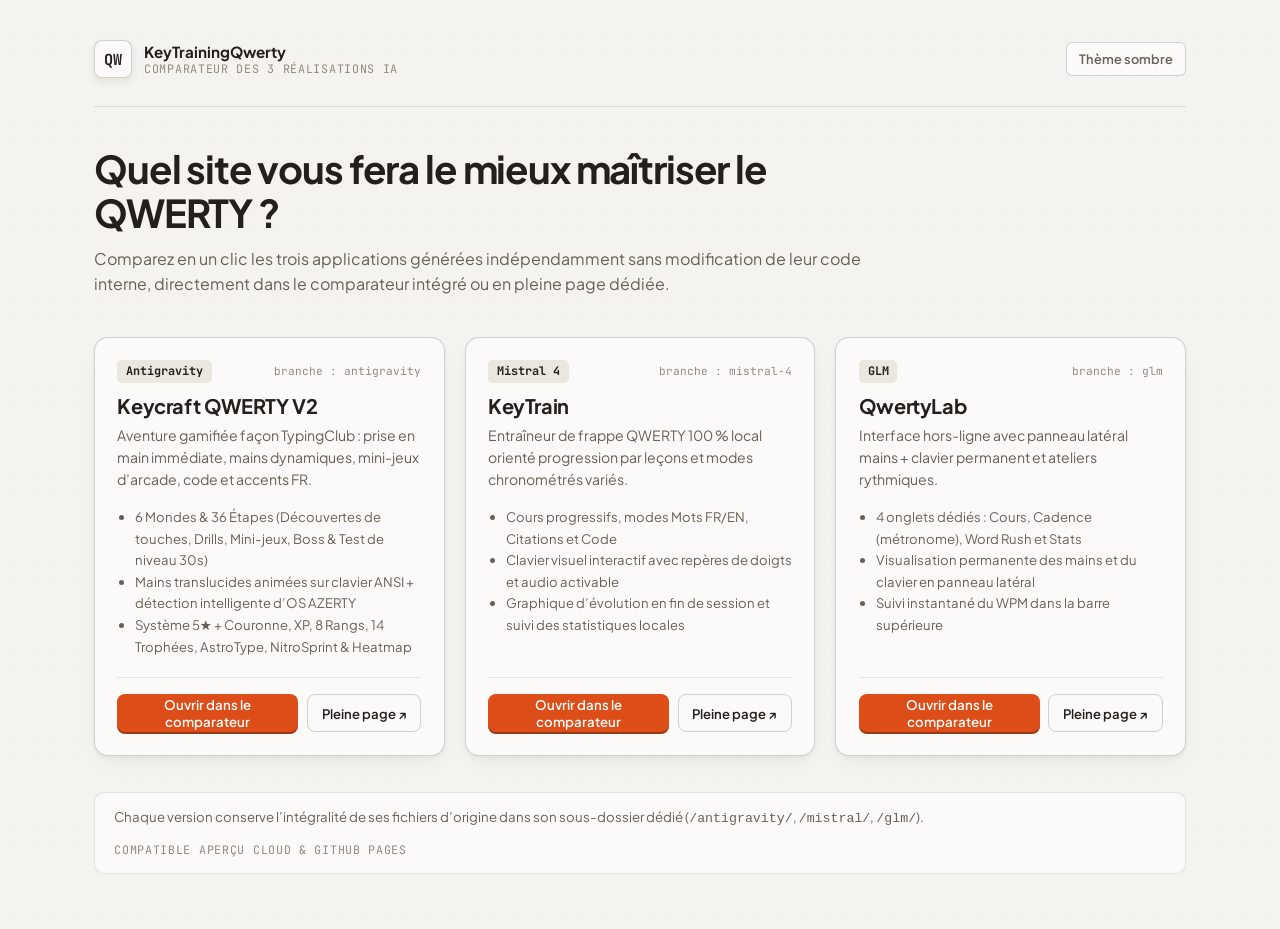
==== commit f3bc49bf: "feat: sync Keycraft QWERTY V2 gamified adventure into main hub" ====
--- a/index.html
+++ b/index.html
@@ -3,678 +3,210 @@
 <head>
   <meta charset="UTF-8" />
   <meta name="viewport" content="width=device-width, initial-scale=1.0" />
-  <title>Keycraft QWERTY — Apprendre le clavier QWERTY en s’amusant (Parcours, Jeux &amp; Code)</title>
+  <title>Banc d’essai IA — Apprendre le clavier QWERTY (Antigravity · Mistral 4 · GLM)</title>
   <meta
     name="description"
-    content="Apprenez à taper vite et sans regarder sur votre clavier QWERTY : 6 mondes gamifiés façon TypingClub, mains dynamiques, mini-jeux d’arcade, transition AZERTY, code et accents français US-International."
+    content="Portail comparatif regroupant les trois applications d’apprentissage du clavier QWERTY générées par Antigravity, Mistral 4 et GLM."
   />
   <link rel="preconnect" href="https://fonts.googleapis.com" />
   <link rel="preconnect" href="https://fonts.gstatic.com" crossorigin />
   <link
-    href="https://fonts.googleapis.com/css2?family=JetBrains+Mono:wght@500;600;700;800&family=Plus+Jakarta+Sans:wght@500;600;700;800&display=swap"
+    href="https://fonts.googleapis.com/css2?family=JetBrains+Mono:wght@500;700&family=Plus+Jakarta+Sans:wght@400;500;600;700&display=swap"
     rel="stylesheet"
   />
-  <link rel="stylesheet" href="./css/styles.css" />
+  <link rel="stylesheet" href="./hub.css" />
 </head>
 <body>
-  <!-- Confetti Layer & Achievement Toasts -->
-  <canvas id="confetti-canvas" class="confetti-layer" aria-hidden="true"></canvas>
-  <div id="toast-stack" class="toast-stack" aria-live="polite"></div>
-
-  <!-- =====================================================================
-       TOP HEADER & GAMIFICATION HUD
-       ===================================================================== -->
-  <header class="top-header">
-    <div class="header-bar">
-      <a href="#map" class="brand-logo" id="brand-logo-link">
-        <span class="logo-cap" aria-hidden="true">Q</span>
-        <div>
-          <h1 class="brand-name">Keycraft QWERTY</h1>
-          <span class="brand-tag">Aventure 10 Doigts · Francophones &amp; Code</span>
-        </div>
-      </a>
-
-      <nav class="primary-nav" role="tablist" aria-label="Sections principales">
+  <!-- =======================================================================
+       VUE GALERIE D'ACCUEIL (3 PROPOSITIONS CÔTE À CÔTE)
+       ======================================================================= -->
+  <main class="hub-landing" id="hub-landing">
+    <header class="hub-topbar">
+      <div class="hub-brand">
+        <div class="hub-keycap" aria-hidden="true">QW</div>
+        <div>
+          <div style="font-weight:700; font-size:0.95rem;">KeyTrainingQwerty</div>
+          <div class="hub-kicker">Comparateur des 3 réalisations IA</div>
+        </div>
+      </div>
+
+      <button type="button" class="theme-btn" id="landing-theme-btn" data-toggle-theme>
+        Thème sombre
+      </button>
+    </header>
+
+    <section class="hub-hero">
+      <h1>Quel site vous fera le mieux maîtriser le QWERTY ?</h1>
+      <p>
+        Comparez en un clic les trois applications générées indépendamment sans modification de leur code interne,
+        directement dans le comparateur intégré ou en pleine page dédiée.
+      </p>
+    </section>
+
+    <section class="candidates-grid" aria-label="Sélection du modèle IA">
+      <!-- 1. ANTIGRAVITY -->
+      <article class="candidate-card">
+        <div>
+          <div class="card-meta-row">
+            <span class="model-tag">Antigravity</span>
+            <span class="branch-tag">branche : antigravity</span>
+          </div>
+          <h2>Keycraft QWERTY V2</h2>
+          <p class="candidate-desc">
+            Aventure gamifiée façon TypingClub : prise en main immédiate, mains dynamiques, mini-jeux d’arcade, code et accents FR.
+          </p>
+          <ul class="feature-list">
+            <li>6 Mondes &amp; 36 Étapes (Découvertes de touches, Drills, Mini-jeux, Boss &amp; Test de niveau 30s)</li>
+            <li>Mains translucides animées sur clavier ANSI + détection intelligente d’OS AZERTY</li>
+            <li>Système 5★ + Couronne, XP, 8 Rangs, 14 Trophées, AstroType, NitroSprint &amp; Heatmap</li>
+          </ul>
+        </div>
+        <div class="card-actions">
+          <button
+            type="button"
+            class="btn-compare"
+            id="launch-antigravity-btn"
+            data-launch-target="antigravity"
+          >
+            Ouvrir dans le comparateur
+          </button>
+          <a href="./antigravity/" class="btn-standalone" id="standalone-antigravity-link">
+            Pleine page ↗
+          </a>
+        </div>
+      </article>
+
+      <!-- 2. MISTRAL 4 -->
+      <article class="candidate-card">
+        <div>
+          <div class="card-meta-row">
+            <span class="model-tag">Mistral 4</span>
+            <span class="branch-tag">branche : mistral-4</span>
+          </div>
+          <h2>KeyTrain</h2>
+          <p class="candidate-desc">
+            Entraîneur de frappe QWERTY 100 % local orienté progression par leçons et modes chronométrés variés.
+          </p>
+          <ul class="feature-list">
+            <li>Cours progressifs, modes Mots FR/EN, Citations et Code</li>
+            <li>Clavier visuel interactif avec repères de doigts et audio activable</li>
+            <li>Graphique d’évolution en fin de session et suivi des statistiques locales</li>
+          </ul>
+        </div>
+        <div class="card-actions">
+          <button
+            type="button"
+            class="btn-compare"
+            id="launch-mistral-btn"
+            data-launch-target="mistral"
+          >
+            Ouvrir dans le comparateur
+          </button>
+          <a href="./mistral/" class="btn-standalone" id="standalone-mistral-link">
+            Pleine page ↗
+          </a>
+        </div>
+      </article>
+
+      <!-- 3. GLM -->
+      <article class="candidate-card">
+        <div>
+          <div class="card-meta-row">
+            <span class="model-tag">GLM</span>
+            <span class="branch-tag">branche : glm</span>
+          </div>
+          <h2>QwertyLab</h2>
+          <p class="candidate-desc">
+            Interface hors-ligne avec panneau latéral mains + clavier permanent et ateliers rythmiques.
+          </p>
+          <ul class="feature-list">
+            <li>4 onglets dédiés : Cours, Cadence (métronome), Word Rush et Stats</li>
+            <li>Visualisation permanente des mains et du clavier en panneau latéral</li>
+            <li>Suivi instantané du WPM dans la barre supérieure</li>
+          </ul>
+        </div>
+        <div class="card-actions">
+          <button
+            type="button"
+            class="btn-compare"
+            id="launch-glm-btn"
+            data-launch-target="glm"
+          >
+            Ouvrir dans le comparateur
+          </button>
+          <a href="./glm/" class="btn-standalone" id="standalone-glm-link">
+            Pleine page ↗
+          </a>
+        </div>
+      </article>
+    </section>
+
+    <footer class="hub-note">
+      <span>
+        Chaque version conserve l’intégralité de ses fichiers d’origine dans son sous-dossier dédié
+        (<code>/antigravity/</code>, <code>/mistral/</code>, <code>/glm/</code>).
+      </span>
+      <span class="hub-kicker">Compatible Aperçu Cloud &amp; GitHub Pages</span>
+    </footer>
+  </main>
+
+  <!-- =======================================================================
+       VUE COMPARATEUR EN DIRECT (BARRE DE BASCULE + IFRAME PLEIN ÉCRAN)
+       ======================================================================= -->
+  <section class="comparator-shell" id="comparator-shell" hidden aria-label="Comparateur interactif">
+    <div class="comparator-bar">
+      <button type="button" class="back-hub-btn" id="back-to-hub-btn">
+        ← Accueil des 3 versions
+      </button>
+
+      <div class="switcher-pills" role="tablist" aria-label="Basculer entre les IA">
         <button
           type="button"
-          class="nav-btn"
-          id="tab-btn-map"
-          role="tab"
-          aria-selected="true"
-          data-nav="map"
-        >
-          🗺️ Parcours
+          class="switch-pill is-active"
+          id="pill-antigravity"
+          data-switch-target="antigravity"
+        >
+          Antigravity · Keycraft
         </button>
         <button
           type="button"
-          class="nav-btn"
-          id="tab-btn-practice"
-          role="tab"
-          aria-selected="false"
-          data-nav="practice"
-        >
-          ⚡ Entraînement
+          class="switch-pill"
+          id="pill-mistral"
+          data-switch-target="mistral"
+        >
+          Mistral 4 · KeyTrain
         </button>
         <button
           type="button"
-          class="nav-btn"
-          id="tab-btn-arcade"
-          role="tab"
-          aria-selected="false"
-          data-nav="arcade"
-        >
-          🕹️ Arcade
-        </button>
-        <button
-          type="button"
-          class="nav-btn"
-          id="tab-btn-profile"
-          role="tab"
-          aria-selected="false"
-          data-nav="profile"
-        >
-          🏆 Profil &amp; Guide
-        </button>
-      </nav>
-
-      <div class="player-hud">
-        <button
-          type="button"
-          class="hud-pill xp-pill"
-          id="hud-rank-btn"
-          title="Voir votre rang et vos trophées"
-        >
-          <span id="hud-rank-icon">🌱</span>
-          <span id="hud-level-txt">Niv. 1</span>
-          <span class="xp-mini-bar" aria-hidden="true">
-            <span class="xp-mini-fill" id="hud-xp-fill" style="width:0%"></span>
-          </span>
-        </button>
-
-        <div class="hud-pill stars-pill" title="Étoiles cumulées dans le parcours">
-          <span>★</span>
-          <span id="hud-stars-txt">0 / 180</span>
-        </div>
-
-        <div class="hud-pill streak-pill" title="Série de jours consécutifs">
-          <span>🔥</span>
-          <span id="hud-streak-txt">0 j</span>
-        </div>
-
-        <label for="sound-select" class="sr-only">Son des touches</label>
-        <select id="sound-select" class="compact-select" title="Profil acoustique du clavier">
-          <option value="thock">🔊 Thock PBT</option>
-          <option value="bubble">🫧 Pop Ludique</option>
-          <option value="tactile">🎛️ Switch Tactile</option>
-          <option value="typewriter">📠 Machine</option>
-          <option value="off">🔇 Muet</option>
-        </select>
-
-        <button
-          type="button"
-          class="btn-soft is-sm"
-          id="theme-btn"
-          title="Basculer entre le mode clair et sombre"
-        >
-          <span id="theme-btn-icon">🌙</span>
+          class="switch-pill"
+          id="pill-glm"
+          data-switch-target="glm"
+        >
+          GLM · QwertyLab
         </button>
       </div>
+
+      <div class="comparator-right">
+        <a
+          href="./antigravity/"
+          target="_blank"
+          rel="noopener"
+          class="open-direct-link"
+          id="comparator-direct-link"
+        >
+          Ouvrir seul ↗
+        </a>
+      </div>
     </div>
-  </header>
-
-  <main class="main-shell">
-    <!-- ===================================================================
-         VIEW 1 : ADVENTURE PATH ("PARCOURS" — 6 MONDES, 36 ÉTAPES)
-         =================================================================== -->
-    <section id="view-map" class="app-view is-active" aria-label="Carte du parcours QWERTY">
-      <div class="adventure-hero">
-        <div class="hero-left">
-          <div class="hero-eyebrow" id="hero-eyebrow">PROCHAINE ÉTAPE RECOMMANDÉE</div>
-          <h2 class="hero-title" id="hero-stage-title">Étape 1 · Les repères F et J</h2>
-          <p class="hero-desc" id="hero-stage-desc">
-            Posez vos index sur les ergots tactiles F et J : apprenez étape par étape avec des exercices courts, des mains guidées et des mini-jeux !
-          </p>
-          <div style="display:flex; gap:0.7rem; flex-wrap:wrap; margin-top:1.1rem;">
-            <button type="button" class="btn-3d is-emerald" id="hero-play-btn">
-              ▶ Commencer l’étape 1
-            </button>
-            <button type="button" class="btn-soft" id="placement-test-btn">
-              🎯 Test de niveau express (30s)
-            </button>
-          </div>
-        </div>
-
-        <div class="hero-actions">
-          <div class="daily-goal-strip" title="Objectif quotidien de 5 minutes de pratique">
-            <span>Objectif du jour : <strong id="daily-min-txt">0 / 5 min</strong></span>
-            <span class="daily-bar">
-              <span class="daily-bar-fill" id="daily-bar-fill" style="width:0%"></span>
-            </span>
-          </div>
-          <span style="font-size:0.78rem; color:var(--ink-500); font-weight:600;">
-            Astuce : cliquez sur n’importe quelle étape ci-dessous pour y accéder librement.
-          </span>
-        </div>
-      </div>
-
-      <div id="worlds-container" class="worlds-stack"></div>
-    </section>
-
-    <!-- ===================================================================
-         VIEW ARENA : DISTRACTION-FREE STAGE STUDIO (Discovery + Typing + Boss)
-         =================================================================== -->
-    <section id="view-arena" class="app-view" aria-label="Atelier de frappe">
-      <div class="arena-topbar">
-        <div class="arena-title-cluster">
-          <button type="button" class="btn-soft is-sm" id="arena-back-btn">
-            ← Retour
-          </button>
-          <div>
-            <h2 class="arena-stage-heading" id="arena-heading">Étape 1 · Les repères F et J</h2>
-            <div class="arena-stage-sub" id="arena-sub">Gardez les yeux sur l’écran</div>
-          </div>
-        </div>
-
-        <div class="arena-telemetry">
-          <div class="live-star-meter" id="arena-star-meter" title="Objectif 5 étoiles en direct">
-            <span>★</span><span>★</span><span>★</span><span>★</span><span>★</span>
-          </div>
-          <div class="combo-pill" id="arena-combo-pill">Combo ×0</div>
-          <div class="telemetry-box">
-            <span>Vitesse</span>
-            <span class="telemetry-val" id="arena-wpm">0</span>
-            <span style="font-size:0.7rem; color:var(--ink-500);">MPM</span>
-          </div>
-          <div class="telemetry-box">
-            <span>Précision</span>
-            <span class="telemetry-val" id="arena-acc">100%</span>
-          </div>
-          <div class="telemetry-box" id="arena-timer-box" hidden>
-            <span>⏱️</span>
-            <span class="telemetry-val" id="arena-timer">30s</span>
-          </div>
-          <button type="button" class="btn-soft is-sm" id="arena-restart-btn" title="Recommencer (Tab)">
-            ↻ Rejouer
-          </button>
-        </div>
-      </div>
-
-      <!-- Smart AZERTY Physical Mismatch Detector -->
-      <div class="azerty-helper-banner" id="azerty-mismatch-banner" hidden>
-        <span>
-          💡 <strong>Votre système semble réglé en AZERTY !</strong> Voulez-vous simuler un vrai clavier QWERTY US directement sur vos touches actuelles ?
-        </span>
-        <div style="display:flex; gap:0.5rem;">
-          <button type="button" class="btn-3d is-cobalt" style="height:34px; font-size:0.8rem;" id="enable-scancode-now-btn">
-            Activer QWERTY en 1 clic
-          </button>
-          <button type="button" class="btn-soft is-sm" id="dismiss-azerty-banner-btn">
-            Ignorer
-          </button>
-        </div>
-      </div>
-
-      <!-- CELEBRATION & END-OF-STAGE RESULT SCREEN -->
-      <article class="celebration-card" id="celebration-card" hidden aria-live="assertive">
-        <div class="celeb-stars-row" id="celeb-stars-row">
-          <span class="celeb-star">★</span>
-          <span class="celeb-star">★</span>
-          <span class="celeb-star">★</span>
-          <span class="celeb-star">★</span>
-          <span class="celeb-star">★</span>
-        </div>
-
-        <h3 class="celeb-title" id="celeb-title">Bravo, étape réussie !</h3>
-        <p class="celeb-sub" id="celeb-sub">
-          Excellente régularité ! Vos doigts prennent leurs marques sur le clavier QWERTY.
-        </p>
-
-        <div class="xp-gain-banner" id="celeb-xp-banner">
-          <span>✨ <strong id="celeb-xp-val">+95 XP</strong> gagnés</span>
-          <span>·</span>
-          <span id="celeb-rank-progress">Niveau 1 (65%)</span>
-        </div>
-
-        <div class="celeb-stats-grid">
-          <div class="celeb-stat">
-            <div class="lbl">Vitesse nette</div>
-            <div class="num" id="celeb-wpm">0 MPM</div>
-          </div>
-          <div class="celeb-stat">
-            <div class="lbl">Précision</div>
-            <div class="num" id="celeb-acc">100 %</div>
-          </div>
-          <div class="celeb-stat">
-            <div class="lbl">Combo Max</div>
-            <div class="num" id="celeb-combo">×0</div>
-          </div>
-          <div class="celeb-stat">
-            <div class="lbl">Temps</div>
-            <div class="num" id="celeb-time">0.0 s</div>
-          </div>
-        </div>
-
-        <div class="sparkline-box" id="celeb-sparkline-box">
-          <div style="display:flex; justify-content:space-between; font-size:0.75rem; font-weight:700; color:var(--ink-500); margin-bottom:0.35rem;">
-            <span>Courbe de régularité (MPM par seconde)</span>
-            <span id="celeb-weak-keys-txt">Zéro touche fragile !</span>
-          </div>
-          <div id="celeb-sparkline-svg-wrap" style="height:56px; width:100%;"></div>
-        </div>
-
-        <div class="celeb-actions">
-          <button type="button" class="btn-soft" id="celeb-drill-weak-btn" hidden>
-            🎯 Cibler mes touches hésitantes
-          </button>
-          <button type="button" class="btn-soft" id="celeb-retry-btn">
-            ↻ Recommencer (Tab)
-          </button>
-          <button type="button" class="btn-3d is-emerald" id="celeb-next-btn">
-            Continuer (Entrée ↵) →
-          </button>
-        </div>
-      </article>
-
-      <!-- PHASE A : INTERACTIVE KEY DISCOVERY CARD -->
-      <div class="discovery-card" id="discovery-card" hidden>
-        <span class="discovery-step-pill" id="disc-step-pill">Découverte guidée · 1/2</span>
-        <div class="discovery-giant-key" id="disc-giant-key">F</div>
-        <h3 class="discovery-prompt" id="disc-title">Touche F — Index gauche</h3>
-        <p class="discovery-explain" id="disc-explain">
-          Posez votre index gauche sur F et appuyez dessus pour continuer !
-        </p>
-        <div style="display:flex; align-items:center; justify-content:center; gap:1rem; margin-top:0.5rem;">
-          <div class="discovery-dots" id="disc-dots"></div>
-          <button type="button" class="btn-soft is-sm" id="skip-discovery-btn">
-            Passer à l’exercice →
-          </button>
-        </div>
-      </div>
-
-      <!-- PHASE B : TYPING PROMPT CARD -->
-      <div class="typing-card is-focused" id="typing-card">
-        <div class="typing-progress-rail" aria-hidden="true">
-          <div class="typing-progress-fill" id="typing-progress-fill"></div>
-        </div>
-
-        <div class="coach-ribbon">
-          <div class="coach-target">
-            <span>Touche cible :</span>
-            <span class="mini-cap" id="coach-key-cap">F</span>
-            <span>·</span>
-            <strong id="coach-finger-txt" style="color:var(--ink-900);">Index gauche</strong>
-          </div>
-
-          <div style="display:flex; align-items:center; gap:0.6rem;">
-            <span
-              id="deadkey-pill"
-              class="hud-pill"
-              style="height:25px; background:var(--gold-soft); color:var(--gold-lip);"
-              hidden
-            >
-              Touche morte active — tapez la voyelle
-            </span>
-            <span id="caps-alert-pill" class="hud-pill" style="height:25px; background:var(--danger-soft); color:var(--danger);" hidden>
-              ⚠ Verr. Maj activé
-            </span>
-            <span style="font-size:0.74rem; color:var(--ink-500);">
-              <kbd class="mini-cap" style="height:21px; font-size:0.7rem;">Tab</kbd> Relancer
-            </span>
-          </div>
-        </div>
-
-        <div class="prompt-window" id="prompt-window">
-          <div class="tc-stream" id="tc-stream" aria-label="Texte à taper"></div>
-        </div>
-
-        <input
-          type="text"
-          id="hidden-typing-input"
-          class="hidden-input"
-          autocomplete="off"
-          autocorrect="off"
-          autocapitalize="off"
-          spellcheck="false"
-          aria-label="Saisie clavier QWERTY"
-        />
-      </div>
-
-      <!-- PHASE C : EMBEDDED ARCADE STAGE SHELL (For World Mini-Game Checkpoints) -->
-      <div class="arcade-stage-shell" id="arena-arcade-shell" hidden>
-        <div class="arcade-hud-bar">
-          <div style="display:flex; align-items:center; gap:0.8rem; font-weight:800; font-size:0.88rem;">
-            <span id="arena-arc-score">Score : 0 / 150</span>
-            <span id="arena-arc-shields">🛡️🛡️🛡️</span>
-          </div>
-          <span style="font-size:0.8rem; color:#94a3b8;">
-            Tapez directement au clavier — aucun clic requis !
-          </span>
-        </div>
-        <div class="arcade-canvas-wrap">
-          <canvas id="arena-arcade-canvas" class="arcade-canvas"></canvas>
-        </div>
-      </div>
-
-      <!-- SCULPTED ANSI KEYBOARD + TRANSLUCENT DYNAMIC HANDS OVERLAY -->
-      <div class="keyboard-studio" id="keyboard-studio">
-        <div class="kb-controls-row">
-          <div style="display:flex; align-items:center; gap:0.55rem; flex-wrap:wrap;">
-            <label for="layout-select" class="sr-only">Disposition QWERTY</label>
-            <select id="layout-select" class="compact-select" style="height:28px; font-size:0.73rem;">
-              <option value="us-ansi">🇺🇸 QWERTY US Standard</option>
-              <option value="us-intl">🇫🇷 QWERTY US-International (Accents FR)</option>
-            </select>
-
-            <button type="button" class="kb-pill-btn" id="btn-err-mode" aria-pressed="true" title="Bloquer sur les fautes pour apprendre le geste juste">
-              Mode : Stop erreur
-            </button>
-          </div>
-
-          <div class="kb-toggles">
-            <button type="button" class="kb-pill-btn" id="btn-toggle-hands" aria-pressed="true">
-              ✋ Mains guidées
-            </button>
-            <button type="button" class="kb-pill-btn" id="btn-toggle-zones" aria-pressed="true">
-              🎨 Zones doigts
-            </button>
-            <button type="button" class="kb-pill-btn" id="btn-toggle-azerty" aria-pressed="false">
-              🇫🇷 Repères ex-AZERTY
-            </button>
-            <button type="button" class="kb-pill-btn" id="btn-toggle-blind" aria-pressed="false">
-              🙈 Clavier muet
-            </button>
-            <button
-              type="button"
-              class="kb-pill-btn"
-              id="btn-toggle-scancode"
-              aria-pressed="false"
-              title="Traduit vos touches physiques en QWERTY même si votre OS est resté en AZERTY"
-            >
-              ⌨️ Forcer QWERTY (OS AZERTY)
-            </button>
-          </div>
-        </div>
-
-        <div class="kb-well">
-          <div class="kb-stage-inner" id="kb-stage-inner">
-            <div class="ansi-grid show-zones" id="ansi-keyboard"></div>
-            <svg id="hands-overlay-svg" class="hands-overlay-svg" aria-hidden="true"></svg>
-          </div>
-        </div>
-      </div>
-    </section>
-
-    <!-- ===================================================================
-         VIEW 2 : FREE PRACTICE ("ENTRAÎNEMENT LIBRE")
-         =================================================================== -->
-    <section id="view-practice" class="app-view" aria-label="Entraînement libre à la carte">
-      <div class="adventure-hero" style="margin-bottom:1.4rem;">
-        <div>
-          <div class="hero-eyebrow">ATELIER À LA CARTE</div>
-          <h2 class="hero-title">Entraînement Libre &amp; Chronométré</h2>
-          <p class="hero-desc">
-            Lancez une session immédiate selon votre envie : ciblage intelligent de vos faiblesses, sprint chronométré, code ou français accentué.
-          </p>
-        </div>
-      </div>
-
-      <div class="practice-modes-grid">
-        <article class="practice-card">
-          <div>
-            <span class="discovery-step-pill">IA Locale</span>
-            <h3>🎯 Drill Adaptatif Intelligent</h3>
-            <p>
-              Analyse vos fautes et vos temps d’hésitation en millisecondes pour générer un exercice sur vos touches les plus fragiles.
-            </p>
-          </div>
-          <button type="button" class="btn-3d" id="prac-adaptive-btn">
-            Lancer mon Drill ciblé
-          </button>
-        </article>
-
-        <article class="practice-card">
-          <div>
-            <span class="discovery-step-pill">Style Monkeytype</span>
-            <h3>⏱️ Sprint Chronométré</h3>
-            <p>Mesurez votre vitesse pure en mots par minute sur l’anglais, le français ou les pièges AZERTY.</p>
-            <div style="display:flex; gap:0.4rem; flex-wrap:wrap; margin-top:0.75rem;">
-              <select id="prac-corpus-select" class="compact-select">
-                <option value="english">🇬🇧 Anglais fréquent</option>
-                <option value="french_ascii">🇫🇷 Français fluide</option>
-                <option value="french_accents">🇫🇷 Français US-Intl (é è ê ç)</option>
-                <option value="azerty_traps">⚡ Pièges ex-AZERTY</option>
-              </select>
-              <select id="prac-duration-select" class="compact-select">
-                <option value="15">15 sec</option>
-                <option value="30" selected>30 sec</option>
-                <option value="60">60 sec</option>
-                <option value="0">Sans chrono</option>
-              </select>
-            </div>
-          </div>
-          <button type="button" class="btn-3d is-cobalt" id="prac-sprint-btn">
-            Démarrer le Sprint
-          </button>
-        </article>
-
-        <article class="practice-card">
-          <div>
-            <span class="discovery-step-pill">Développeurs</span>
-            <h3>💻 Code &amp; Symboles</h3>
-            <p>
-              Domptez les crochets <code>[]</code>, accolades <code>{}</code>, flèches <code>=&gt;</code> et pipes sur de vrais extraits JS, TS, Python et Git.
-            </p>
-          </div>
-          <button type="button" class="btn-3d is-emerald" id="prac-code-btn">
-            Taper du Code
-          </button>
-        </article>
-
-        <article class="practice-card">
-          <div>
-            <span class="discovery-step-pill">Zen &amp; Sur-mesure</span>
-            <h3>💬 Citations &amp; Texte Libre</h3>
-            <p>Travaillez votre cadence sur des citations inspirantes ou collez votre propre paragraphe.</p>
-          </div>
-          <div style="display:flex; gap:0.5rem; flex-wrap:wrap;">
-            <button type="button" class="btn-soft" id="prac-quotes-btn" style="flex:1;">
-              Citation
-            </button>
-            <button type="button" class="btn-soft" id="prac-custom-toggle-btn" style="flex:1;">
-              Mon texte
-            </button>
-          </div>
-        </article>
-      </div>
-
-      <div class="panel-box" id="prac-custom-drawer" hidden>
-        <h3>Collez votre propre texte ou extrait de code</h3>
-        <textarea
-          id="prac-custom-textarea"
-          style="width:100%; min-height:95px; padding:0.75rem; border-radius:10px; border:1px solid var(--border-strong); background:var(--bg-app); font-family:var(--font-mono); margin-bottom:0.75rem;"
-          placeholder="Ex: const hello = (name) => `Bonjour ${name} !`;"
-        ></textarea>
-        <button type="button" class="btn-3d" id="prac-custom-start-btn">
-          Lancer sur le pupitre →
-        </button>
-      </div>
-    </section>
-
-    <!-- ===================================================================
-         VIEW 3 : ARCADE STUDIO ("ARCADE" — ASTROTYPE & NITROSPRINT)
-         =================================================================== -->
-    <section id="view-arcade" class="app-view" aria-label="Jeux d'arcade dactylographiques">
-      <div class="arcade-selector">
-        <button type="button" class="arcade-game-card is-selected" id="select-astro-card">
-          <div>
-            <span class="discovery-step-pill">Action &amp; Réflexes</span>
-            <h3 style="margin:0.2rem 0; font-size:1.15rem;">☄️ AstroType — Défense Cosmique</h3>
-            <p style="margin:0; font-size:0.84rem; color:var(--ink-700);">
-              Verrouillez et pulvérisez les météores au laser en tapant leurs mots avant l’impact !
-            </p>
-          </div>
-          <span style="font-size:2rem;">🚀</span>
-        </button>
-
-        <button type="button" class="arcade-game-card" id="select-sprint-card">
-          <div>
-            <span class="discovery-step-pill">Vitesse &amp; Cadence</span>
-            <h3 style="margin:0.2rem 0; font-size:1.15rem;">🏎️ NitroSprint — Duel Turbo</h3>
-            <p style="margin:0; font-size:0.84rem; color:var(--ink-700);">
-              Affrontez un drone rival calibré de 22 à 60 MPM et déclenchez le boost par votre précision !
-            </p>
-          </div>
-          <span style="font-size:2rem;">🏁</span>
-        </button>
-      </div>
-
-      <div class="arcade-stage-shell">
-        <div class="arcade-hud-bar">
-          <div style="display:flex; align-items:center; gap:0.65rem; flex-wrap:wrap;">
-            <select id="arcade-pack-select" class="compact-select" style="background:#1e293b; color:#f8fafc; border-color:#334155;">
-              <option value="home">Pack : Rangée de repos (Débutant)</option>
-              <option value="azerty" selected>Pack : Chasse aux pièges AZERTY</option>
-              <option value="english">Pack : Mots QWERTY complets</option>
-              <option value="code">Pack : Code &amp; Symboles Dev</option>
-            </select>
-            <button type="button" class="btn-3d is-emerald" style="height:36px; font-size:0.82rem;" id="arcade-start-btn">
-              ▶ Nouvelle Partie
-            </button>
-          </div>
-
-          <div style="display:flex; align-items:center; gap:0.9rem; font-family:var(--font-mono); font-size:0.85rem; font-weight:700;">
-            <span id="hub-arc-score">Score : 0</span>
-            <span id="hub-arc-shields">🛡️🛡️🛡️</span>
-            <span id="hub-arc-wpm">0 MPM</span>
-            <span id="hub-arc-combo">Combo ×0</span>
-          </div>
-        </div>
-
-        <div class="arcade-canvas-wrap">
-          <canvas id="hub-arcade-canvas" class="arcade-canvas"></canvas>
-        </div>
-      </div>
-    </section>
-
-    <!-- ===================================================================
-         VIEW 4 : PROFIL, TROPHÉES, HEATMAP & GUIDE ACCENTS FR
-         =================================================================== -->
-    <section id="view-profile" class="app-view" aria-label="Profil, trophées, carte thermique et guide QWERTY">
-      <div class="profile-banner">
-        <div style="display:flex; align-items:center; gap:1rem; flex:1 1 320px;">
-          <div class="rank-badge-circle" id="prof-rank-icon">🌱</div>
-          <div style="flex:1;">
-            <div class="hero-eyebrow" id="prof-level-kicker">NIVEAU 1</div>
-            <h2 style="margin:0; font-size:1.35rem; font-weight:800;" id="prof-rank-title">Explorateur F &amp; J</h2>
-            <div style="font-size:0.8rem; color:var(--ink-700); margin-top:0.15rem;" id="prof-xp-detail">
-              0 XP · Prochain rang à 150 XP
-            </div>
-            <div class="xp-wide-track">
-              <div class="xp-wide-fill" id="prof-xp-bar" style="width:0%"></div>
-            </div>
-          </div>
-        </div>
-
-        <div style="display:flex; gap:1.1rem; flex-wrap:wrap; align-items:center;">
-          <div>
-            <div style="font-size:0.7rem; font-weight:800; color:var(--ink-500); text-transform:uppercase;">Record net</div>
-            <div style="font-family:var(--font-mono); font-size:1.45rem; font-weight:800;" id="prof-best-wpm">0 MPM</div>
-          </div>
-          <div>
-            <div style="font-size:0.7rem; font-weight:800; color:var(--ink-500); text-transform:uppercase;">Frappes justes</div>
-            <div style="font-family:var(--font-mono); font-size:1.45rem; font-weight:800;" id="prof-total-chars">0</div>
-          </div>
-          <div>
-            <div style="font-size:0.7rem; font-weight:800; color:var(--ink-500); text-transform:uppercase;">Pratique</div>
-            <div style="font-family:var(--font-mono); font-size:1.45rem; font-weight:800;" id="prof-total-time">0 min</div>
-          </div>
-          <button type="button" class="btn-soft is-sm" id="reset-progress-btn">
-            Réinitialiser
-          </button>
-        </div>
-      </div>
-
-      <!-- 14 Unlockable Trophies -->
-      <h3 style="margin:0 0 0.75rem; font-size:1.1rem; font-weight:800;">
-        🏆 Salle des Trophées (<span id="unlocked-badges-count">0/14</span>)
-      </h3>
-      <div class="badges-grid" id="badges-grid"></div>
-
-      <!-- Per-Key Heatmap -->
-      <div class="panel-box">
-        <div style="display:flex; justify-content:space-between; align-items:center; gap:1rem; flex-wrap:wrap; margin-bottom:0.8rem;">
-          <div>
-            <h3 style="margin:0;">🔥 Carte Thermique de Maîtrise par Touche</h3>
-            <div style="font-size:0.82rem; color:var(--ink-700); margin-top:0.15rem;" id="heatmap-detail-txt">
-              Survolez une touche du clavier pour inspecter votre précision et votre vitesse de réaction en ms.
-            </div>
-          </div>
-          <button type="button" class="btn-3d" style="height:36px; font-size:0.8rem;" id="heatmap-drill-btn">
-            🎯 Travailler mes touches faibles
-          </button>
-        </div>
-
-        <div class="kb-well">
-          <div class="kb-stage-inner">
-            <div class="ansi-grid" id="heatmap-keyboard"></div>
-          </div>
-        </div>
-      </div>
-
-      <!-- Confusions + Guide Accents US-International -->
-      <div class="split-panels">
-        <div class="panel-box">
-          <h3>🧭 Vos confusions réflexes (ex. AZERTY → QWERTY)</h3>
-          <div id="confusions-container" style="font-size:0.84rem; color:var(--ink-700);"></div>
-        </div>
-
-        <div class="panel-box">
-          <h3>🇫🇷 Aide-mémoire : Accents Français sur QWERTY US-Intl</h3>
-          <table class="clean-table">
-            <thead>
-              <tr>
-                <th>Accent</th>
-                <th>Combinaison Touche Morte</th>
-                <th>Alternative</th>
-              </tr>
-            </thead>
-            <tbody>
-              <tr>
-                <td><strong>é / É</strong></td>
-                <td><kbd class="mini-cap">'</kbd> puis <kbd class="mini-cap">e</kbd></td>
-                <td><code>AltGr + e</code></td>
-              </tr>
-              <tr>
-                <td><strong>è / à / ù</strong></td>
-                <td><kbd class="mini-cap">`</kbd> puis voyelle</td>
-                <td>Touche sous Échap</td>
-              </tr>
-              <tr>
-                <td><strong>ê / â / ô / î / û</strong></td>
-                <td><kbd class="mini-cap">Maj+6 (^)</kbd> puis voyelle</td>
-                <td>Circonflexe</td>
-              </tr>
-              <tr>
-                <td><strong>ç / Ç</strong></td>
-                <td><kbd class="mini-cap">'</kbd> puis <kbd class="mini-cap">c</kbd></td>
-                <td><code>AltGr + ,</code></td>
-              </tr>
-              <tr>
-                <td><strong>' ou " seul</strong></td>
-                <td><kbd class="mini-cap">'</kbd> puis <kbd class="mini-cap">Espace</kbd></td>
-                <td>Valide le caractère pur</td>
-              </tr>
-            </tbody>
-          </table>
-        </div>
-      </div>
-    </section>
-  </main>
-
-  <footer class="app-footer">
-    Keycraft QWERTY — Progression, étoiles et trophées sauvegardés automatiquement dans votre navigateur.
-  </footer>
-
-  <script type="module" src="./js/app.js"></script>
+
+    <iframe
+      id="comparator-iframe"
+      class="comparator-frame"
+      title="Aperçu interactif de l'entraîneur QWERTY sélectionné"
+      src="about:blank"
+    ></iframe>
+  </section>
+
+  <script type="module" src="./hub.js"></script>
 </body>
 </html>
--- a/hub.css
+++ b/hub.css
@@ -0,0 +1,392 @@
+/* ==========================================================================
+   BENCHMARK HUB — Editorial Showcase & Live Switcher (Antigravity / Mistral 4 / GLM)
+   ========================================================================== */
+
+:root {
+  --bg: hsl(40, 22%, 95%);
+  --surface: hsl(40, 28%, 98%);
+  --surface-muted: hsl(38, 16%, 90%);
+  --ink: hsl(35, 14%, 12%);
+  --ink-secondary: hsl(35, 9%, 37%);
+  --ink-muted: hsl(35, 7%, 54%);
+  --border: hsla(35, 15%, 16%, 0.11);
+  --border-strong: hsla(35, 15%, 16%, 0.2);
+
+  --accent: hsl(16, 80%, 48%);
+  --accent-ink: hsl(40, 33%, 98%);
+  --accent-soft: hsla(16, 80%, 48%, 0.11);
+
+  --shadow-card: 0 2px 4px hsla(32, 20%, 12%, 0.04), 0 10px 26px -10px hsla(32, 20%, 12%, 0.09);
+  --font-sans: 'Plus Jakarta Sans', -apple-system, BlinkMacSystemFont, 'Segoe UI', sans-serif;
+  --font-mono: 'JetBrains Mono', ui-monospace, SFMono-Regular, Menlo, monospace;
+}
+
+[data-theme="dark"] {
+  --bg: hsl(38, 6%, 9%);
+  --surface: hsl(38, 6%, 13%);
+  --surface-muted: hsl(38, 5%, 16.5%);
+  --ink: hsl(38, 20%, 92%);
+  --ink-secondary: hsl(38, 10%, 68%);
+  --ink-muted: hsl(38, 7%, 48%);
+  --border: hsla(38, 20%, 90%, 0.09);
+  --border-strong: hsla(38, 20%, 90%, 0.17);
+
+  --accent: hsl(16, 84%, 56%);
+  --accent-soft: hsla(16, 84%, 56%, 0.16);
+  --shadow-card: 0 4px 16px hsla(0, 0%, 0%, 0.35);
+}
+
+*,
+*::before,
+*::after {
+  box-sizing: border-box;
+}
+
+html,
+body {
+  margin: 0;
+  padding: 0;
+  min-height: 100vh;
+  background-color: var(--bg);
+  background-image: radial-gradient(hsla(36, 20%, 50%, 0.04) 1px, transparent 0);
+  background-size: 22px 22px;
+  color: var(--ink);
+  font-family: var(--font-sans);
+  -webkit-font-smoothing: antialiased;
+}
+
+button,
+a {
+  font-family: inherit;
+}
+
+/* ==========================================================================
+   Gallery / Hub Landing View
+   ========================================================================== */
+
+.hub-landing {
+  max-width: 1140px;
+  margin: 0 auto;
+  padding: 2.5rem 1.5rem 3.5rem;
+}
+
+.hub-topbar {
+  display: flex;
+  align-items: center;
+  justify-content: space-between;
+  gap: 1rem;
+  padding-bottom: 1.75rem;
+  border-bottom: 1px solid var(--border);
+  margin-bottom: 2.5rem;
+  flex-wrap: wrap;
+}
+
+.hub-brand {
+  display: flex;
+  align-items: center;
+  gap: 0.75rem;
+}
+
+.hub-keycap {
+  width: 38px;
+  height: 38px;
+  border-radius: 8px;
+  background: var(--surface);
+  border: 1px solid var(--border-strong);
+  box-shadow: 0 3px 0 var(--surface-muted), 0 4px 8px hsla(0, 0%, 0%, 0.08);
+  font-family: var(--font-mono);
+  font-weight: 700;
+  font-size: 0.95rem;
+  display: grid;
+  place-items: center;
+}
+
+.hub-kicker {
+  font-family: var(--font-mono);
+  font-size: 0.73rem;
+  text-transform: uppercase;
+  letter-spacing: 0.06em;
+  color: var(--ink-muted);
+}
+
+.theme-btn {
+  height: 34px;
+  padding: 0 0.75rem;
+  border-radius: 6px;
+  border: 1px solid var(--border-strong);
+  background: var(--surface);
+  color: var(--ink-secondary);
+  font-size: 0.8rem;
+  font-weight: 600;
+  cursor: pointer;
+}
+
+.theme-btn:hover {
+  color: var(--ink);
+}
+
+.hub-hero {
+  max-width: 68ch;
+  margin-bottom: 2.5rem;
+}
+
+.hub-hero h1 {
+  margin: 0 0 0.65rem;
+  font-size: clamp(1.75rem, 3.2vw, 2.4rem);
+  line-height: 1.15;
+  letter-spacing: -0.03em;
+}
+
+.hub-hero p {
+  margin: 0;
+  font-size: 1rem;
+  line-height: 1.6;
+  color: var(--ink-secondary);
+}
+
+/* 3-Column Equal Candidate Grid */
+.candidates-grid {
+  display: grid;
+  grid-template-columns: repeat(auto-fit, minmax(310px, 1fr));
+  gap: 1.25rem;
+  margin-bottom: 2.25rem;
+}
+
+.candidate-card {
+  background: var(--surface);
+  border: 1px solid var(--border-strong);
+  border-radius: 14px;
+  padding: 1.4rem;
+  box-shadow: var(--shadow-card);
+  display: flex;
+  flex-direction: column;
+  justify-content: space-between;
+  gap: 1.25rem;
+  transition: transform 150ms ease, box-shadow 150ms ease;
+}
+
+.candidate-card:hover {
+  transform: translateY(-3px);
+}
+
+.card-meta-row {
+  display: flex;
+  align-items: center;
+  justify-content: space-between;
+  gap: 0.5rem;
+  margin-bottom: 0.65rem;
+}
+
+.model-tag {
+  font-family: var(--font-mono);
+  font-size: 0.74rem;
+  font-weight: 700;
+  padding: 0.2rem 0.55rem;
+  border-radius: 5px;
+  background: var(--surface-muted);
+  color: var(--ink);
+}
+
+.branch-tag {
+  font-family: var(--font-mono);
+  font-size: 0.7rem;
+  color: var(--ink-muted);
+}
+
+.candidate-card h2 {
+  margin: 0 0 0.45rem;
+  font-size: 1.25rem;
+  letter-spacing: -0.02em;
+}
+
+.candidate-desc {
+  margin: 0 0 0.95rem;
+  font-size: 0.88rem;
+  line-height: 1.55;
+  color: var(--ink-secondary);
+}
+
+.feature-list {
+  margin: 0;
+  padding-left: 1.1rem;
+  font-size: 0.82rem;
+  line-height: 1.65;
+  color: var(--ink-secondary);
+}
+
+.card-actions {
+  display: flex;
+  align-items: center;
+  gap: 0.55rem;
+  padding-top: 1rem;
+  border-top: 1px solid var(--border);
+}
+
+.btn-compare {
+  flex: 1;
+  height: 38px;
+  border: none;
+  border-radius: 8px;
+  background: var(--accent);
+  color: var(--accent-ink);
+  font-size: 0.83rem;
+  font-weight: 600;
+  cursor: pointer;
+  box-shadow: 0 2px 0 hsl(16, 76%, 34%);
+  transition: filter 120ms ease, transform 80ms ease;
+}
+
+.btn-compare:hover {
+  filter: brightness(1.06);
+}
+
+.btn-compare:active {
+  transform: translateY(1px);
+}
+
+.btn-standalone {
+  height: 38px;
+  padding: 0 0.85rem;
+  border-radius: 8px;
+  border: 1px solid var(--border-strong);
+  background: transparent;
+  color: var(--ink);
+  font-size: 0.82rem;
+  font-weight: 600;
+  text-decoration: none;
+  display: inline-flex;
+  align-items: center;
+  gap: 0.3rem;
+  transition: background-color 120ms ease;
+}
+
+.btn-standalone:hover {
+  background: var(--surface-muted);
+}
+
+.hub-note {
+  background: var(--surface);
+  border: 1px solid var(--border);
+  border-radius: 10px;
+  padding: 0.95rem 1.2rem;
+  font-size: 0.83rem;
+  color: var(--ink-secondary);
+  display: flex;
+  align-items: center;
+  justify-content: space-between;
+  gap: 1rem;
+  flex-wrap: wrap;
+}
+
+/* ==========================================================================
+   Full-Viewport Live Comparator Mode
+   ========================================================================== */
+
+.comparator-shell {
+  display: flex;
+  flex-direction: column;
+  height: 100vh;
+  width: 100vw;
+  overflow: hidden;
+}
+
+.comparator-shell[hidden],
+.hub-landing[hidden] {
+  display: none !important;
+}
+
+.comparator-bar {
+  height: 46px;
+  flex-shrink: 0;
+  background: var(--surface);
+  border-bottom: 1px solid var(--border-strong);
+  padding: 0 1rem;
+  display: flex;
+  align-items: center;
+  justify-content: space-between;
+  gap: 0.75rem;
+}
+
+.back-hub-btn {
+  height: 30px;
+  padding: 0 0.65rem;
+  border-radius: 6px;
+  border: 1px solid var(--border-strong);
+  background: var(--bg);
+  color: var(--ink);
+  font-size: 0.78rem;
+  font-weight: 600;
+  cursor: pointer;
+}
+
+.back-hub-btn:hover {
+  background: var(--surface-muted);
+}
+
+.switcher-pills {
+  display: inline-flex;
+  align-items: center;
+  gap: 0.25rem;
+  background: var(--surface-muted);
+  padding: 0.2rem;
+  border-radius: 7px;
+}
+
+.switch-pill {
+  border: none;
+  background: transparent;
+  height: 28px;
+  padding: 0 0.8rem;
+  border-radius: 5px;
+  font-size: 0.78rem;
+  font-weight: 600;
+  color: var(--ink-secondary);
+  cursor: pointer;
+  transition: all 120ms ease;
+}
+
+.switch-pill:hover {
+  color: var(--ink);
+}
+
+.switch-pill.is-active {
+  background: var(--surface);
+  color: var(--accent);
+  box-shadow: 0 1px 2px hsla(0, 0%, 0%, 0.08);
+}
+
+.comparator-right {
+  display: flex;
+  align-items: center;
+  gap: 0.5rem;
+}
+
+.open-direct-link {
+  font-size: 0.76rem;
+  font-weight: 600;
+  color: var(--ink-secondary);
+  text-decoration: none;
+  padding: 0.28rem 0.6rem;
+  border-radius: 5px;
+  border: 1px solid var(--border-strong);
+}
+
+.open-direct-link:hover {
+  color: var(--ink);
+  background: var(--surface-muted);
+}
+
+.comparator-frame {
+  flex: 1;
+  width: 100%;
+  border: none;
+  background: #fff;
+}
+
+@media (max-width: 680px) {
+  .comparator-bar {
+    height: auto;
+    padding: 0.45rem 0.65rem;
+    flex-wrap: wrap;
+  }
+}
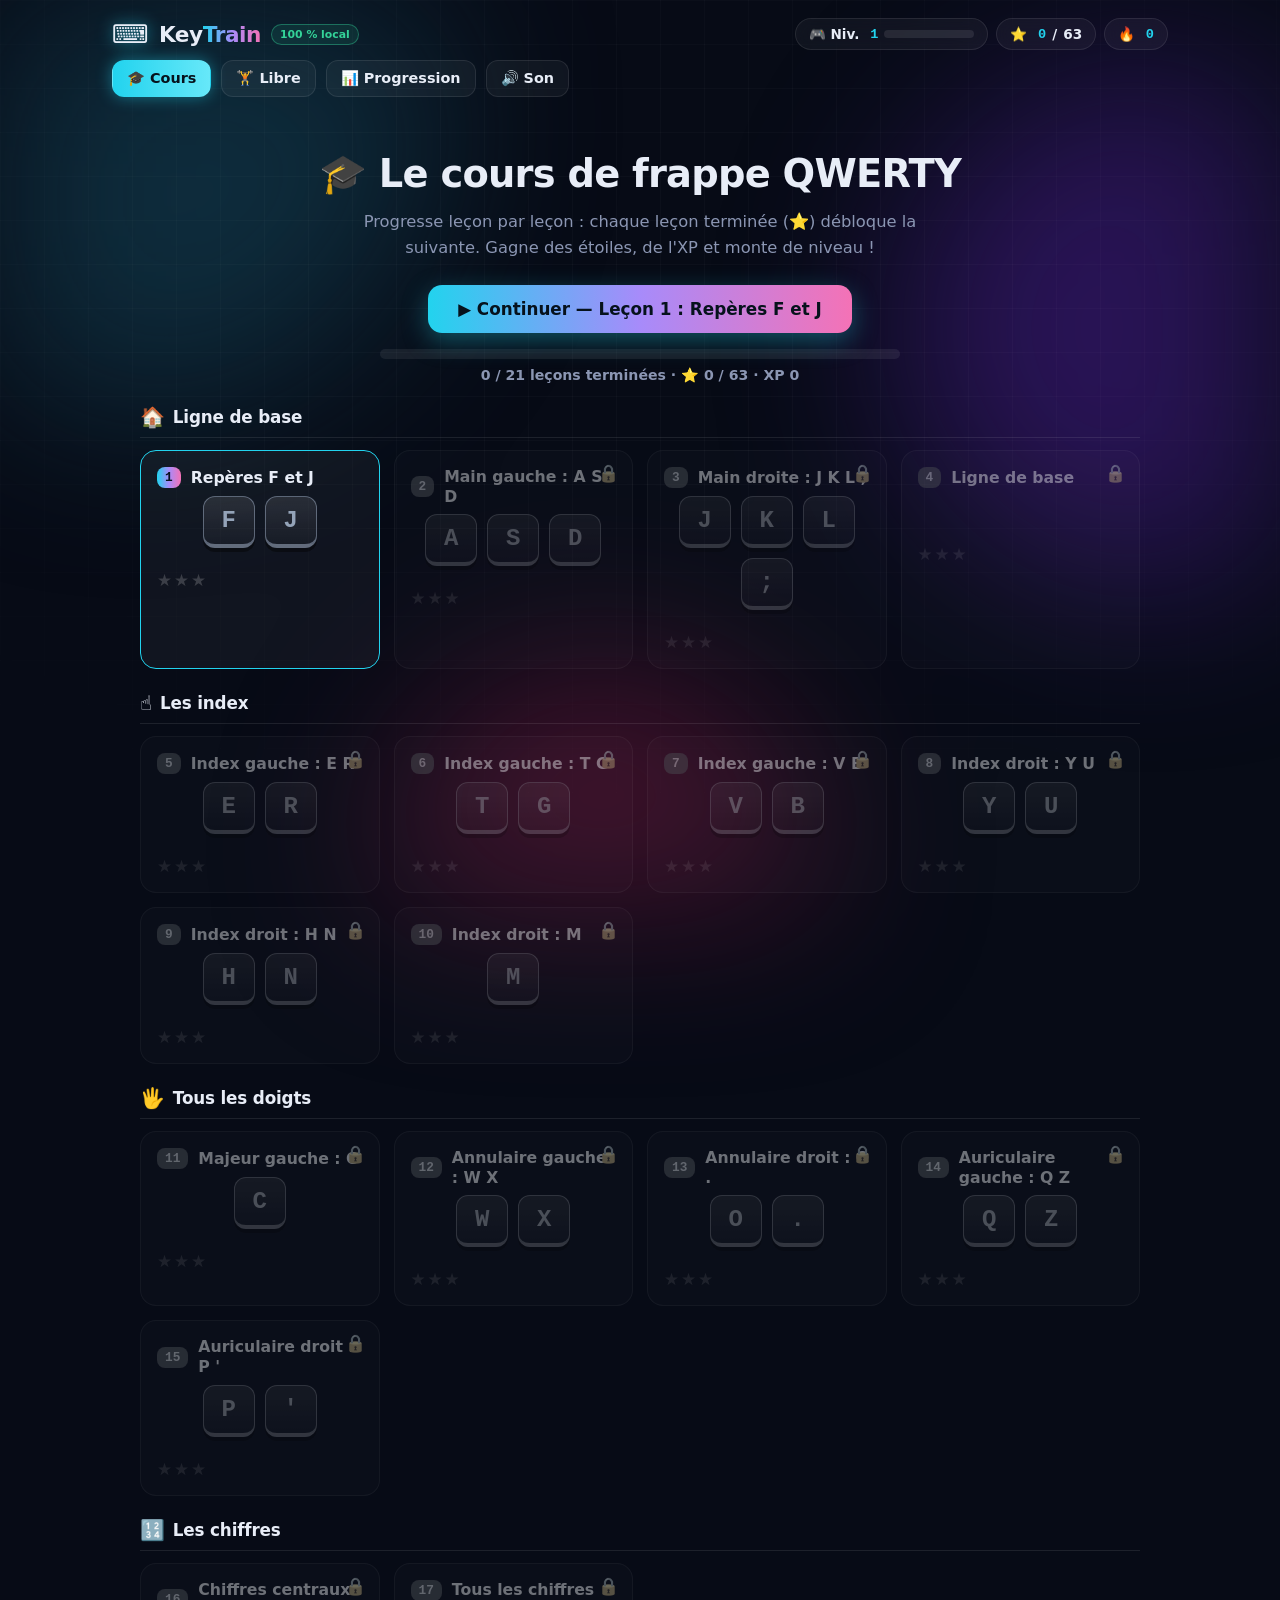
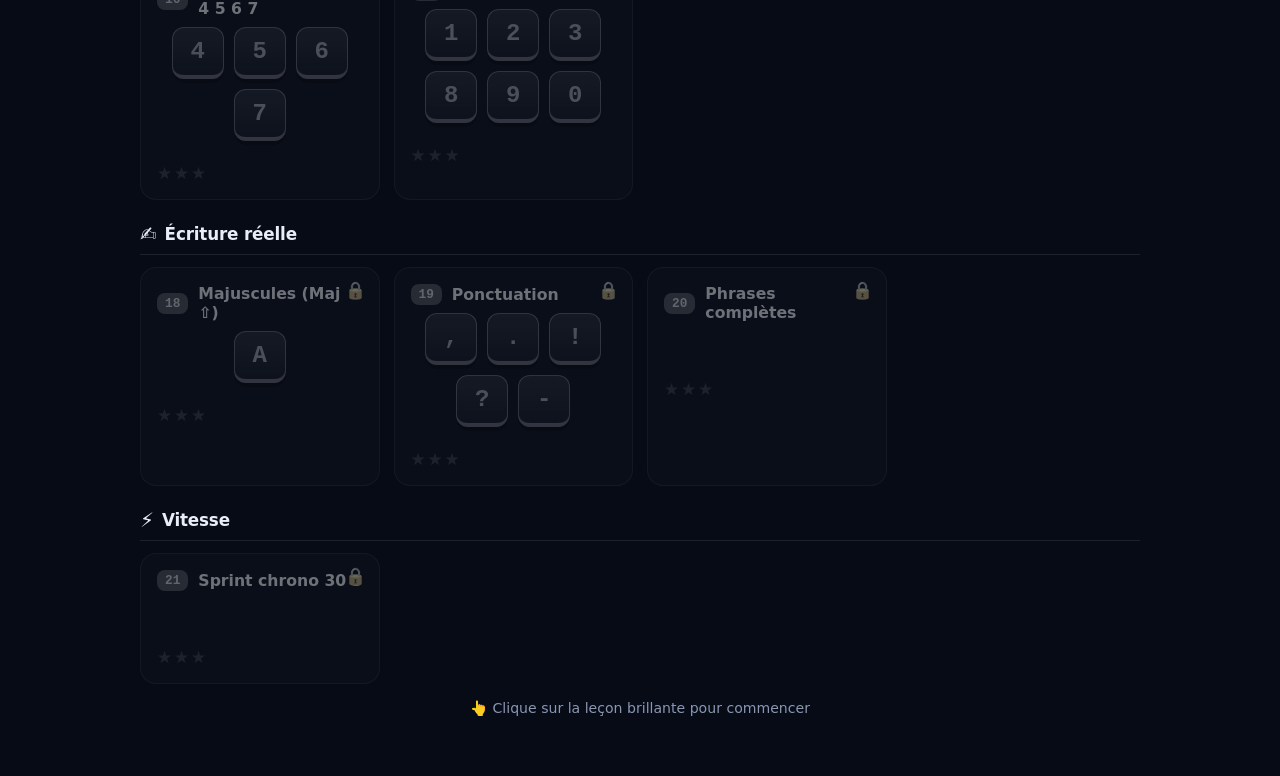
==== commit 934ec3c6: "feat: unités de cours, bouton Continuer, faute bloquante en leçon, confettis - 6 unités visuelles (l" ====
--- a/index.html
+++ b/index.html
@@ -1,212 +1,207 @@
 <!DOCTYPE html>
-<html lang="fr" data-theme="light">
+<html lang="fr">
 <head>
-  <meta charset="UTF-8" />
-  <meta name="viewport" content="width=device-width, initial-scale=1.0" />
-  <title>Banc d’essai IA — Apprendre le clavier QWERTY (Antigravity · Mistral 4 · GLM)</title>
-  <meta
-    name="description"
-    content="Portail comparatif regroupant les trois applications d’apprentissage du clavier QWERTY générées par Antigravity, Mistral 4 et GLM."
-  />
-  <link rel="preconnect" href="https://fonts.googleapis.com" />
-  <link rel="preconnect" href="https://fonts.gstatic.com" crossorigin />
-  <link
-    href="https://fonts.googleapis.com/css2?family=JetBrains+Mono:wght@500;700&family=Plus+Jakarta+Sans:wght@400;500;600;700&display=swap"
-    rel="stylesheet"
-  />
-  <link rel="stylesheet" href="./hub.css" />
+  <meta charset="UTF-8">
+  <meta name="viewport" content="width=device-width, initial-scale=1.0">
+  <meta name="description" content="KeyTrain — cours de frappe QWERTY gamifié, 100 % local, aucune connexion Internet requise.">
+  <title>KeyTrain — Cours de frappe QWERTY 100 % local</title>
+  <link rel="icon" href="data:image/svg+xml,<svg xmlns='http://www.w3.org/2000/svg' viewBox='0 0 100 100'><text y='.9em' font-size='90'>⌨️</text></svg>">
+  <link rel="stylesheet" href="css/style.css">
 </head>
 <body>
-  <!-- =======================================================================
-       VUE GALERIE D'ACCUEIL (3 PROPOSITIONS CÔTE À CÔTE)
-       ======================================================================= -->
-  <main class="hub-landing" id="hub-landing">
-    <header class="hub-topbar">
-      <div class="hub-brand">
-        <div class="hub-keycap" aria-hidden="true">QW</div>
-        <div>
-          <div style="font-weight:700; font-size:0.95rem;">KeyTrainingQwerty</div>
-          <div class="hub-kicker">Comparateur des 3 réalisations IA</div>
-        </div>
-      </div>
-
-      <button type="button" class="theme-btn" id="landing-theme-btn" data-toggle-theme>
-        Thème sombre
-      </button>
-    </header>
-
-    <section class="hub-hero">
-      <h1>Quel site vous fera le mieux maîtriser le QWERTY ?</h1>
-      <p>
-        Comparez en un clic les trois applications générées indépendamment sans modification de leur code interne,
-        directement dans le comparateur intégré ou en pleine page dédiée.
-      </p>
-    </section>
-
-    <section class="candidates-grid" aria-label="Sélection du modèle IA">
-      <!-- 1. ANTIGRAVITY -->
-      <article class="candidate-card">
-        <div>
-          <div class="card-meta-row">
-            <span class="model-tag">Antigravity</span>
-            <span class="branch-tag">branche : antigravity</span>
-          </div>
-          <h2>Keycraft QWERTY V2</h2>
-          <p class="candidate-desc">
-            Aventure gamifiée façon TypingClub : prise en main immédiate, mains dynamiques, mini-jeux d’arcade, code et accents FR.
-          </p>
-          <ul class="feature-list">
-            <li>6 Mondes &amp; 36 Étapes (Découvertes de touches, Drills, Mini-jeux, Boss &amp; Test de niveau 30s)</li>
-            <li>Mains translucides animées sur clavier ANSI + détection intelligente d’OS AZERTY</li>
-            <li>Système 5★ + Couronne, XP, 8 Rangs, 14 Trophées, AstroType, NitroSprint &amp; Heatmap</li>
-          </ul>
-        </div>
-        <div class="card-actions">
-          <button
-            type="button"
-            class="btn-compare"
-            id="launch-antigravity-btn"
-            data-launch-target="antigravity"
-          >
-            Ouvrir dans le comparateur
-          </button>
-          <a href="./antigravity/" class="btn-standalone" id="standalone-antigravity-link">
-            Pleine page ↗
-          </a>
-        </div>
-      </article>
-
-      <!-- 2. MISTRAL 4 -->
-      <article class="candidate-card">
-        <div>
-          <div class="card-meta-row">
-            <span class="model-tag">Mistral 4</span>
-            <span class="branch-tag">branche : mistral-4</span>
-          </div>
-          <h2>KeyTrain</h2>
-          <p class="candidate-desc">
-            Entraîneur de frappe QWERTY 100 % local orienté progression par leçons et modes chronométrés variés.
-          </p>
-          <ul class="feature-list">
-            <li>Cours progressifs, modes Mots FR/EN, Citations et Code</li>
-            <li>Clavier visuel interactif avec repères de doigts et audio activable</li>
-            <li>Graphique d’évolution en fin de session et suivi des statistiques locales</li>
-          </ul>
-        </div>
-        <div class="card-actions">
-          <button
-            type="button"
-            class="btn-compare"
-            id="launch-mistral-btn"
-            data-launch-target="mistral"
-          >
-            Ouvrir dans le comparateur
-          </button>
-          <a href="./mistral/" class="btn-standalone" id="standalone-mistral-link">
-            Pleine page ↗
-          </a>
-        </div>
-      </article>
-
-      <!-- 3. GLM -->
-      <article class="candidate-card">
-        <div>
-          <div class="card-meta-row">
-            <span class="model-tag">GLM</span>
-            <span class="branch-tag">branche : glm</span>
-          </div>
-          <h2>QwertyLab</h2>
-          <p class="candidate-desc">
-            Interface hors-ligne avec panneau latéral mains + clavier permanent et ateliers rythmiques.
-          </p>
-          <ul class="feature-list">
-            <li>4 onglets dédiés : Cours, Cadence (métronome), Word Rush et Stats</li>
-            <li>Visualisation permanente des mains et du clavier en panneau latéral</li>
-            <li>Suivi instantané du WPM dans la barre supérieure</li>
-          </ul>
-        </div>
-        <div class="card-actions">
-          <button
-            type="button"
-            class="btn-compare"
-            id="launch-glm-btn"
-            data-launch-target="glm"
-          >
-            Ouvrir dans le comparateur
-          </button>
-          <a href="./glm/" class="btn-standalone" id="standalone-glm-link">
-            Pleine page ↗
-          </a>
-        </div>
-      </article>
-    </section>
-
-    <footer class="hub-note">
-      <span>
-        Chaque version conserve l’intégralité de ses fichiers d’origine dans son sous-dossier dédié
-        (<code>/antigravity/</code>, <code>/mistral/</code>, <code>/glm/</code>).
-      </span>
-      <span class="hub-kicker">Compatible Aperçu Cloud &amp; GitHub Pages</span>
-    </footer>
+  <div class="bg-blobs" aria-hidden="true"><span></span><span></span><span></span></div>
+  <div class="bg-grid" aria-hidden="true"></div>
+
+  <header class="topbar">
+    <div class="logo" id="logo-home" role="button" tabindex="0" title="Voir la carte des leçons">
+      <span class="logo-icon">⌨</span>
+      <span class="logo-text">Key<em>Train</em></span>
+      <span class="logo-badge">100&nbsp;% local</span>
+    </div>
+    <div class="player-strip" aria-label="Profil du joueur">
+      <div class="pchip" title="Niveau — gagne de l'XP à chaque session">
+        🎮 Niv.&nbsp;<b id="hdr-level">1</b>
+        <span class="xpbar"><i id="hdr-xpfill"></i></span>
+      </div>
+      <div class="pchip" title="Étoiles gagnées sur les leçons">⭐&nbsp;<b id="hdr-stars">0</b>/<span id="hdr-stars-max">0</span></div>
+      <div class="pchip" title="Jours d'entraînement d'affilée">🔥&nbsp;<b id="hdr-streak">0</b></div>
+    </div>
+    <nav class="topnav">
+      <button class="nav-btn tab active" data-view="cours" type="button">🎓 Cours</button>
+      <button class="nav-btn tab" data-view="libre" type="button">🏋️ Libre</button>
+      <button class="nav-btn tab" data-view="stats" type="button">📊 Progression</button>
+      <button class="nav-btn" id="btn-sound" type="button" aria-pressed="true">🔊 Son</button>
+    </nav>
+  </header>
+
+  <main>
+    <!-- ============ COURS (carte des leçons) ============ -->
+    <section id="view-cours" class="view">
+      <div class="cours-head">
+        <h1>🎓 Le cours de frappe QWERTY</h1>
+        <p class="hero-sub">Progresse leçon par leçon : chaque leçon terminée (⭐) débloque la suivante. Gagne des étoiles, de l'XP et monte de niveau !</p>
+        <button class="btn-primary btn-continue" id="btn-continue" type="button" hidden>▶ Continuer</button>
+        <div class="progress big"><div class="progress-bar" id="cours-progress"></div></div>
+        <div class="cours-progress-label" id="cours-progress-label"></div>
+      </div>
+      <div class="lesson-map" id="lesson-map"></div>
+      <p class="map-hint" id="map-hint">👆 Clique sur la leçon brillante pour commencer</p>
+    </section>
+
+    <!-- ============ LIBRE ============ -->
+    <section id="view-libre" class="view" hidden>
+      <div class="panel">
+        <div class="panel-head">
+          <h2>🏋️ Entraînement libre</h2>
+          <div class="lang-switch" role="group" aria-label="Langue">
+            <button class="chip lang-chip active" data-lang="fr" type="button">🇫🇷 FR</button>
+            <button class="chip lang-chip" data-lang="en" type="button">🇬🇧 EN</button>
+          </div>
+        </div>
+        <div class="mode-grid">
+          <div class="mode-card active" data-mode="words" role="button" tabindex="0">
+            <span class="mode-icon">📝</span>
+            <span class="mode-name">Mots</span>
+            <span class="mode-desc">Des mots aléatoires pour enchaîner les frappes.</span>
+            <span class="mode-levels" data-levels="words">
+              <button class="chip sub active" data-level="easy" type="button">Facile</button>
+              <button class="chip sub" data-level="normal" type="button">Normal</button>
+              <button class="chip sub" data-level="hard" type="button">Difficile</button>
+            </span>
+          </div>
+          <div class="mode-card" data-mode="phrases" role="button" tabindex="0">
+            <span class="mode-icon">💬</span>
+            <span class="mode-name">Phrases</span>
+            <span class="mode-desc">Phrases complètes : rythme, ponctuation, majuscules.</span>
+          </div>
+          <div class="mode-card" data-mode="keys" role="button" tabindex="0">
+            <span class="mode-icon">🎯</span>
+            <span class="mode-name">Touches</span>
+            <span class="mode-desc">Touches aléatoires sur tout le clavier.</span>
+            <span class="mode-levels" data-levels="keys">
+              <button class="chip sub active" data-level="home" type="button">Ligne de base</button>
+              <button class="chip sub" data-level="top" type="button">+ Haut</button>
+              <button class="chip sub" data-level="all" type="button">Tout</button>
+            </span>
+          </div>
+          <div class="mode-card" data-mode="time" role="button" tabindex="0">
+            <span class="mode-icon">⏱️</span>
+            <span class="mode-name">Chrono</span>
+            <span class="mode-desc">Un sprint chronométré.</span>
+            <span class="mode-levels" data-levels="time">
+              <button class="chip sub" data-duration="30" type="button">30 s</button>
+              <button class="chip sub active" data-duration="60" type="button">60 s</button>
+              <button class="chip sub" data-duration="120" type="button">120 s</button>
+            </span>
+          </div>
+        </div>
+        <div class="home-actions">
+          <button class="btn-primary" id="btn-start-free" type="button">Commencer <span class="kbd-hint">Entrée</span></button>
+          <label class="switch-label">
+            <input type="checkbox" id="opt-keyboard" checked>
+            <span>Afficher le clavier</span>
+          </label>
+        </div>
+      </div>
+    </section>
+
+    <!-- ============ ENTRAÎNEMENT ============ -->
+    <section id="view-train" class="view" hidden>
+      <div class="lesson-banner" id="train-context"></div>
+      <div class="hud">
+        <div class="hud-item"><span class="hud-label">Vitesse</span><span class="hud-value" id="hud-wpm">0</span><span class="hud-unit">MPM</span></div>
+        <div class="hud-item"><span class="hud-label">Précision</span><span class="hud-value" id="hud-acc">100</span><span class="hud-unit">%</span></div>
+        <div class="hud-item"><span class="hud-label">Erreurs</span><span class="hud-value err" id="hud-err">0</span><span class="hud-unit"></span></div>
+        <div class="hud-item"><span class="hud-label">Temps</span><span class="hud-value" id="hud-time">0:00</span><span class="hud-unit"></span></div>
+        <button class="nav-btn hud-quit" id="btn-quit" type="button" title="Quitter l'exercice">✕ Quitter</button>
+      </div>
+      <div class="progress"><div class="progress-bar" id="progress-bar"></div></div>
+      <div class="text-zone">
+        <div class="text-display" id="text-display" aria-label="Texte à taper"></div>
+      </div>
+      <div class="kb-zone" id="kb-zone">
+        <div class="finger-legend" id="finger-legend"></div>
+        <div class="keyboard" id="keyboard"></div>
+      </div>
+    </section>
+
+    <!-- ============ PROGRESSION ============ -->
+    <section id="view-stats" class="view" hidden>
+      <div class="panel wide">
+        <div class="panel-head">
+          <h2>📊 Ta progression</h2>
+          <span class="pchip big">🎮 Niveau <b id="stats-level">1</b></span>
+        </div>
+        <div class="stats-cards" id="stats-cards"></div>
+        <div class="chart-block">
+          <h3>Vitesse au fil des sessions (MPM)</h3>
+          <canvas id="stats-chart" height="180"></canvas>
+        </div>
+        <div class="chart-block">
+          <h3>🏅 Badges</h3>
+          <div class="badges-grid" id="badges-grid"></div>
+        </div>
+        <div class="chart-block">
+          <h3>🔥 Carte de chaleur des erreurs (tes touches faibles)</h3>
+          <div class="keyboard heat" id="keyboard-heat"></div>
+          <p class="heat-hint">Plus une touche est rouge, plus tu te trompes dessus.</p>
+        </div>
+        <button class="btn-danger" id="btn-clear-history" type="button">Effacer mon historique et ma progression</button>
+      </div>
+    </section>
   </main>
 
-  <!-- =======================================================================
-       VUE COMPARATEUR EN DIRECT (BARRE DE BASCULE + IFRAME PLEIN ÉCRAN)
-       ======================================================================= -->
-  <section class="comparator-shell" id="comparator-shell" hidden aria-label="Comparateur interactif">
-    <div class="comparator-bar">
-      <button type="button" class="back-hub-btn" id="back-to-hub-btn">
-        ← Accueil des 3 versions
-      </button>
-
-      <div class="switcher-pills" role="tablist" aria-label="Basculer entre les IA">
-        <button
-          type="button"
-          class="switch-pill is-active"
-          id="pill-antigravity"
-          data-switch-target="antigravity"
-        >
-          Antigravity · Keycraft
-        </button>
-        <button
-          type="button"
-          class="switch-pill"
-          id="pill-mistral"
-          data-switch-target="mistral"
-        >
-          Mistral 4 · KeyTrain
-        </button>
-        <button
-          type="button"
-          class="switch-pill"
-          id="pill-glm"
-          data-switch-target="glm"
-        >
-          GLM · QwertyLab
-        </button>
-      </div>
-
-      <div class="comparator-right">
-        <a
-          href="./antigravity/"
-          target="_blank"
-          rel="noopener"
-          class="open-direct-link"
-          id="comparator-direct-link"
-        >
-          Ouvrir seul ↗
-        </a>
-      </div>
-    </div>
-
-    <iframe
-      id="comparator-iframe"
-      class="comparator-frame"
-      title="Aperçu interactif de l'entraîneur QWERTY sélectionné"
-      src="about:blank"
-    ></iframe>
-  </section>
-
-  <script type="module" src="./hub.js"></script>
+  <!-- ============ MODALE INTRODUCTION DE LEÇON ============ -->
+  <div class="modal-overlay" id="lesson-modal" hidden>
+    <div class="modal" role="dialog" aria-modal="true">
+      <div class="lesson-newkeys" id="lesson-newkeys"></div>
+      <h2 id="lesson-name"></h2>
+      <p class="lesson-desc" id="lesson-desc"></p>
+      <div class="lesson-best" id="lesson-best"></div>
+      <div class="res-actions">
+        <button class="btn-primary" id="btn-lesson-start" type="button">C'est parti ▶</button>
+        <button class="nav-btn" id="btn-lesson-back" type="button">← Carte des leçons</button>
+      </div>
+    </div>
+  </div>
+
+  <!-- ============ MODALE RÉSULTATS ============ -->
+  <div class="modal-overlay" id="results-modal" hidden>
+    <div class="modal" role="dialog" aria-modal="true" aria-labelledby="res-title">
+      <div class="record-banner" id="levelup-banner" hidden>🎉 Niveau <span id="levelup-n">2</span> atteint !</div>
+      <div class="record-banner" id="record-banner" hidden>🏆 Nouveau record personnel !</div>
+      <div class="stars-row" id="res-stars" hidden>
+        <span class="star" data-s="1">★</span><span class="star" data-s="2">★</span><span class="star" data-s="3">★</span>
+      </div>
+      <div class="res-xp" id="res-xp"></div>
+      <h2 id="res-title">Résultats</h2>
+      <div class="res-hero">
+        <div class="res-wpm"><span id="res-wpm">0</span><span class="res-wpm-unit">MPM</span></div>
+        <div class="res-sub" id="res-sub">mots par minute</div>
+      </div>
+      <div class="res-grid">
+        <div class="res-cell"><span class="res-num" id="res-acc">0%</span><span class="res-lab">Précision</span></div>
+        <div class="res-cell"><span class="res-num err" id="res-err">0</span><span class="res-lab">Erreurs</span></div>
+        <div class="res-cell"><span class="res-num" id="res-chars">0</span><span class="res-lab">Caractères justes</span></div>
+        <div class="res-cell"><span class="res-num" id="res-time">0:00</span><span class="res-lab">Durée</span></div>
+      </div>
+      <div class="badge-earned" id="res-badges" hidden></div>
+      <div class="res-chart-block">
+        <canvas id="res-chart" height="110"></canvas>
+      </div>
+      <div class="res-actions">
+        <button class="btn-primary" id="btn-next" type="button" hidden>Leçon suivante ▶</button>
+        <button class="btn-primary" id="btn-again" type="button">🔁 Rejouer</button>
+        <button class="nav-btn" id="btn-home" type="button">🎓 Carte des leçons</button>
+      </div>
+    </div>
+  </div>
+
+  <div class="toast" id="toast" hidden></div>
+
+  <script src="js/words-fr.js"></script>
+  <script src="js/words-en.js"></script>
+  <script src="js/lessons.js"></script>
+  <script src="js/app.js"></script>
 </body>
 </html>
--- a/css/style.css
+++ b/css/style.css
@@ -0,0 +1,451 @@
+/* ============================================================
+   KeyTrain — thème sombre néon, 100 % local, zéro dépendance
+   ============================================================ */
+:root {
+  --bg: #070b16;
+  --bg-soft: #0d1326;
+  --card: rgba(255, 255, 255, 0.045);
+  --card-border: rgba(255, 255, 255, 0.09);
+  --text: #e8edf7;
+  --muted: #8b96b3;
+  --cyan: #22d3ee;
+  --violet: #a78bfa;
+  --pink: #f472b6;
+  --green: #34d399;
+  --red: #f87171;
+  --amber: #fbbf24;
+  --grad: linear-gradient(90deg, var(--cyan), var(--violet), var(--pink));
+  --radius: 18px;
+  --mono: ui-monospace, "Cascadia Code", "JetBrains Mono", Menlo, Consolas, "Liberation Mono", monospace;
+  --sans: "Segoe UI", system-ui, -apple-system, Roboto, "Helvetica Neue", Arial, sans-serif;
+
+  /* couleurs par doigt */
+  --f-lp: #f472b6; /* auriculaire gauche  */
+  --f-lr: #fb923c; /* annulaire gauche    */
+  --f-lm: #facc15; /* majeur gauche       */
+  --f-li: #4ade80; /* index gauche        */
+  --f-ri: #38bdf8; /* index droit         */
+  --f-rm: #818cf8; /* majeur droit        */
+  --f-rr: #c084fc; /* annulaire droit     */
+  --f-rp: #f87171; /* auriculaire droit   */
+  --f-th: #e2e8f0; /* pouces (espace)      */
+}
+
+* { box-sizing: border-box; margin: 0; padding: 0; }
+
+html, body { height: 100%; }
+
+body {
+  font-family: var(--sans);
+  background: var(--bg);
+  color: var(--text);
+  min-height: 100vh;
+  overflow-x: hidden;
+}
+
+/* ---------- fond animé ---------- */
+.bg-blobs { position: fixed; inset: 0; z-index: -2; overflow: hidden; filter: blur(90px); opacity: 0.5; }
+.bg-blobs span { position: absolute; border-radius: 50%; animation: drift 26s ease-in-out infinite alternate; }
+.bg-blobs span:nth-child(1) { width: 46vw; height: 46vw; left: -12vw; top: -14vw; background: #164e63; }
+.bg-blobs span:nth-child(2) { width: 40vw; height: 40vw; right: -10vw; top: 8vh; background: #4c1d95; animation-delay: -8s; }
+.bg-blobs span:nth-child(3) { width: 34vw; height: 34vw; left: 30vw; bottom: -16vw; background: #831843; animation-delay: -16s; }
+@keyframes drift {
+  from { transform: translate(0, 0) scale(1); }
+  to   { transform: translate(6vw, -4vh) scale(1.15); }
+}
+.bg-grid {
+  position: fixed; inset: 0; z-index: -1; pointer-events: none;
+  background-image:
+    linear-gradient(rgba(255, 255, 255, 0.025) 1px, transparent 1px),
+    linear-gradient(90deg, rgba(255, 255, 255, 0.025) 1px, transparent 1px);
+  background-size: 44px 44px;
+  mask-image: radial-gradient(ellipse 90% 70% at 50% 30%, black 30%, transparent 100%);
+}
+
+/* ---------- barre du haut ---------- */
+.topbar {
+  display: flex; align-items: center; justify-content: space-between;
+  max-width: 1100px; margin: 0 auto; padding: 18px 22px;
+}
+.logo { display: flex; align-items: center; gap: 10px; cursor: pointer; user-select: none; }
+.logo-icon { font-size: 1.6rem; filter: drop-shadow(0 0 8px rgba(34, 211, 238, 0.7)); }
+.logo-text { font-size: 1.35rem; font-weight: 800; letter-spacing: -0.02em; }
+.logo-text em { font-style: normal; background: var(--grad); -webkit-background-clip: text; background-clip: text; color: transparent; }
+.logo-badge {
+  font-size: 0.68rem; font-weight: 700; color: var(--green);
+  border: 1px solid rgba(52, 211, 153, 0.4); background: rgba(52, 211, 153, 0.1);
+  padding: 3px 8px; border-radius: 999px; white-space: nowrap;
+}
+.topnav { display: flex; gap: 10px; }
+
+.nav-btn {
+  font-family: var(--sans); font-size: 0.9rem; font-weight: 600; color: var(--text);
+  background: var(--card); border: 1px solid var(--card-border); border-radius: 12px;
+  padding: 9px 14px; cursor: pointer; transition: all 0.18s ease;
+}
+.nav-btn:hover { border-color: rgba(34, 211, 238, 0.55); box-shadow: 0 0 14px rgba(34, 211, 238, 0.25); transform: translateY(-1px); }
+.nav-btn.off { color: var(--muted); text-decoration: line-through; }
+
+main { max-width: 1100px; margin: 0 auto; padding: 10px 22px 60px; }
+.view[hidden] { display: none; }
+
+/* ---------- accueil ---------- */
+.hero { text-align: center; padding: 34px 10px 30px; }
+.hero-title {
+  font-size: clamp(2rem, 5.4vw, 3.4rem); font-weight: 800; letter-spacing: -0.03em; line-height: 1.12;
+}
+.grad { background: var(--grad); -webkit-background-clip: text; background-clip: text; color: transparent; }
+.grad2 {
+  background: linear-gradient(90deg, var(--amber), var(--pink));
+  -webkit-background-clip: text; background-clip: text; color: transparent;
+}
+.hero-sub { margin: 16px auto 0; max-width: 620px; color: var(--muted); font-size: 1.02rem; line-height: 1.6; }
+
+.panel {
+  background: var(--card); border: 1px solid var(--card-border); border-radius: var(--radius);
+  padding: 24px; backdrop-filter: blur(14px); -webkit-backdrop-filter: blur(14px);
+  box-shadow: 0 18px 50px rgba(0, 0, 0, 0.45);
+}
+.panel.wide { max-width: 980px; margin: 0 auto; }
+.panel-head { display: flex; align-items: center; justify-content: space-between; gap: 14px; flex-wrap: wrap; margin-bottom: 18px; }
+.panel-head h2 { font-size: 1.25rem; font-weight: 700; letter-spacing: -0.01em; }
+
+.lang-switch { display: flex; gap: 8px; }
+.chip {
+  font-family: var(--sans); font-size: 0.82rem; font-weight: 700; color: var(--muted);
+  background: rgba(255, 255, 255, 0.05); border: 1px solid var(--card-border);
+  padding: 7px 13px; border-radius: 999px; cursor: pointer; transition: all 0.15s ease;
+}
+.chip:hover { color: var(--text); border-color: rgba(255, 255, 255, 0.25); }
+.chip.active {
+  color: #06121c; background: linear-gradient(90deg, var(--cyan), #67e8f9);
+  border-color: transparent; box-shadow: 0 0 16px rgba(34, 211, 238, 0.45);
+}
+.chip.sub { font-size: 0.76rem; padding: 5px 10px; }
+.chip.sub.active { background: linear-gradient(90deg, var(--violet), var(--pink)); color: #fff; box-shadow: 0 0 12px rgba(167, 139, 250, 0.5); }
+
+.mode-grid { display: grid; grid-template-columns: repeat(auto-fit, minmax(230px, 1fr)); gap: 14px; }
+.mode-card {
+  display: flex; flex-direction: column; align-items: flex-start; gap: 8px; text-align: left;
+  font-family: var(--sans); color: var(--text); cursor: pointer;
+  background: rgba(255, 255, 255, 0.035); border: 1px solid var(--card-border);
+  border-radius: 16px; padding: 18px; transition: all 0.18s ease;
+}
+.mode-card:hover { transform: translateY(-3px); border-color: rgba(167, 139, 250, 0.5); box-shadow: 0 12px 30px rgba(0, 0, 0, 0.4), 0 0 18px rgba(167, 139, 250, 0.18); }
+.mode-card.active {
+  border-color: transparent;
+  background: linear-gradient(rgba(13, 19, 38, 0.92), rgba(13, 19, 38, 0.92)) padding-box, var(--grad) border-box;
+  box-shadow: 0 0 0 1px transparent, 0 14px 34px rgba(0, 0, 0, 0.5), 0 0 24px rgba(34, 211, 238, 0.22);
+}
+.mode-icon { font-size: 1.7rem; }
+.mode-name { font-size: 1.08rem; font-weight: 800; letter-spacing: -0.01em; }
+.mode-desc { font-size: 0.85rem; color: var(--muted); line-height: 1.5; }
+.mode-levels { display: flex; flex-wrap: wrap; gap: 6px; margin-top: 4px; }
+.mode-levels .chip { pointer-events: auto; }
+
+.home-actions { display: flex; align-items: center; gap: 18px; margin-top: 22px; flex-wrap: wrap; }
+.btn-primary {
+  font-family: var(--sans); font-size: 1.02rem; font-weight: 800; color: #06121c; cursor: pointer;
+  background: var(--grad); border: none; border-radius: 14px; padding: 14px 30px;
+  box-shadow: 0 8px 26px rgba(34, 211, 238, 0.35); transition: all 0.18s ease;
+}
+.btn-primary:hover { transform: translateY(-2px) scale(1.02); box-shadow: 0 12px 34px rgba(167, 139, 250, 0.5); }
+.btn-primary:active { transform: translateY(0) scale(0.99); }
+.kbd-hint {
+  font-size: 0.72rem; font-weight: 700; background: rgba(6, 18, 28, 0.25);
+  border: 1px solid rgba(6, 18, 28, 0.35); border-radius: 6px; padding: 2px 7px; margin-left: 8px;
+}
+.switch-label { display: flex; align-items: center; gap: 9px; color: var(--muted); font-size: 0.9rem; cursor: pointer; user-select: none; }
+.switch-label input { accent-color: var(--cyan); width: 16px; height: 16px; cursor: pointer; }
+
+.btn-danger {
+  font-family: var(--sans); font-size: 0.85rem; font-weight: 700; color: var(--red); cursor: pointer;
+  background: rgba(248, 113, 113, 0.08); border: 1px solid rgba(248, 113, 113, 0.35);
+  border-radius: 12px; padding: 10px 16px; margin-top: 22px; transition: all 0.15s ease;
+}
+.btn-danger:hover { background: rgba(248, 113, 113, 0.18); }
+
+.best-strip {
+  margin-top: 18px; text-align: center; color: var(--muted); font-size: 0.92rem;
+  background: var(--card); border: 1px solid var(--card-border); border-radius: 14px; padding: 12px 18px;
+}
+.best-strip b { color: var(--amber); }
+
+/* ---------- HUD entraînement ---------- */
+.hud { display: flex; align-items: stretch; gap: 12px; flex-wrap: wrap; margin-bottom: 12px; }
+.hud-item {
+  flex: 1; min-width: 110px; display: flex; flex-direction: column; align-items: center; gap: 2px;
+  background: var(--card); border: 1px solid var(--card-border); border-radius: 14px; padding: 10px 12px;
+  backdrop-filter: blur(10px);
+}
+.hud-label { font-size: 0.68rem; font-weight: 700; text-transform: uppercase; letter-spacing: 0.12em; color: var(--muted); }
+.hud-value { font-family: var(--mono); font-size: 1.7rem; font-weight: 700; line-height: 1.1; }
+.hud-value.err { color: var(--red); }
+.hud-unit { font-size: 0.72rem; color: var(--muted); }
+.hud-quit { flex: 0 0 auto; align-self: center; }
+
+.progress { height: 6px; border-radius: 999px; background: rgba(255, 255, 255, 0.07); overflow: hidden; margin-bottom: 18px; }
+.progress-bar {
+  height: 100%; width: 0%; border-radius: 999px; background: var(--grad);
+  box-shadow: 0 0 12px rgba(34, 211, 238, 0.8); transition: width 0.15s ease;
+}
+
+/* ---------- zone de texte ---------- */
+.text-zone {
+  background: var(--card); border: 1px solid var(--card-border); border-radius: var(--radius);
+  padding: 30px 34px; backdrop-filter: blur(14px); margin-bottom: 20px;
+  box-shadow: 0 18px 50px rgba(0, 0, 0, 0.4);
+}
+.text-display {
+  font-family: var(--mono); font-size: clamp(1.25rem, 2.6vw, 1.8rem); line-height: 1.85;
+  letter-spacing: 0.04em; word-break: break-word; user-select: none;
+}
+.text-display .ch { color: rgba(232, 237, 247, 0.32); border-radius: 4px; transition: color 0.1s; position: relative; }
+.text-display .ch.ok { color: var(--green); text-shadow: 0 0 10px rgba(52, 211, 153, 0.35); }
+.text-display .ch.bad { color: var(--red); background: rgba(248, 113, 113, 0.16); text-decoration: underline wavy var(--red); text-underline-offset: 5px; }
+.text-display .ch.cursor { color: var(--text); }
+.text-display .ch.cursor::before {
+  content: ""; position: absolute; left: -1px; top: 12%; bottom: 12%; width: 3px; border-radius: 2px;
+  background: var(--cyan); box-shadow: 0 0 12px var(--cyan), 0 0 26px rgba(34, 211, 238, 0.6);
+  animation: caret-blink 1.05s steps(1) infinite;
+}
+@keyframes caret-blink { 0%, 55% { opacity: 1; } 56%, 100% { opacity: 0; } }
+
+/* ---------- clavier virtuel ---------- */
+.kb-zone { user-select: none; }
+.keyboard { display: flex; flex-direction: column; gap: 7px; max-width: 860px; margin: 0 auto; }
+.kb-row { display: flex; gap: 7px; justify-content: center; }
+.key {
+  --fc: #94a3b8;
+  flex: var(--w, 1) 1 0; min-width: 0; height: 52px; border-radius: 9px;
+  display: flex; align-items: center; justify-content: center;
+  font-family: var(--mono); font-size: 0.95rem; font-weight: 700; color: var(--fc);
+  background: linear-gradient(180deg, rgba(255, 255, 255, 0.09), rgba(255, 255, 255, 0.03));
+  border: 1px solid rgba(255, 255, 255, 0.1);
+  border-bottom: 3px solid color-mix(in srgb, var(--fc) 55%, black);
+  box-shadow: 0 3px 0 rgba(0, 0, 0, 0.45);
+  transition: transform 0.06s ease, box-shadow 0.12s ease, background 0.12s ease;
+  position: relative;
+}
+.key .sub { font-size: 0.62rem; opacity: 0.75; }
+.key.next {
+  background: linear-gradient(180deg, color-mix(in srgb, var(--fc) 32%, transparent), color-mix(in srgb, var(--fc) 12%, transparent));
+  box-shadow: 0 0 0 2px var(--fc), 0 0 22px color-mix(in srgb, var(--fc) 75%, transparent), 0 3px 0 rgba(0,0,0,0.45);
+  animation: key-pulse 0.9s ease-in-out infinite;
+}
+@keyframes key-pulse { 0%, 100% { transform: scale(1); } 50% { transform: scale(1.09); } }
+.key.pressed-ok { transform: translateY(3px); border-bottom-width: 1px; background: color-mix(in srgb, var(--green) 40%, transparent); box-shadow: 0 0 18px rgba(52, 211, 153, 0.7); color: #d1fae5; }
+.key.pressed-bad { transform: translateY(3px); border-bottom-width: 1px; background: color-mix(in srgb, var(--red) 45%, transparent); box-shadow: 0 0 18px rgba(248, 113, 113, 0.8); color: #fee2e2; }
+.key.home::after {
+  content: ""; position: absolute; bottom: 7px; left: 50%; transform: translateX(-50%);
+  width: 16px; height: 3px; border-radius: 2px; background: var(--fc); opacity: 0.85;
+}
+.keyboard.heat .key { color: rgba(232, 237, 247, 0.85); }
+
+.f-lp { --fc: var(--f-lp); } .f-lr { --fc: var(--f-lr); } .f-lm { --fc: var(--f-lm); } .f-li { --fc: var(--f-li); }
+.f-ri { --fc: var(--f-ri); } .f-rm { --fc: var(--f-rm); } .f-rr { --fc: var(--f-rr); } .f-rp { --fc: var(--f-rp); }
+.f-th { --fc: var(--f-th); }
+
+.finger-legend { display: flex; flex-wrap: wrap; gap: 7px; justify-content: center; margin-bottom: 14px; }
+.finger-chip {
+  font-size: 0.7rem; font-weight: 700; color: var(--muted);
+  border: 1px solid var(--card-border); border-radius: 999px; padding: 5px 11px;
+  display: flex; align-items: center; gap: 6px; transition: all 0.15s ease;
+}
+.finger-chip .dot { width: 9px; height: 9px; border-radius: 50%; background: var(--fc); box-shadow: 0 0 8px var(--fc); }
+.finger-chip.active { color: var(--text); border-color: var(--fc); background: color-mix(in srgb, var(--fc) 16%, transparent); transform: scale(1.12); box-shadow: 0 0 14px color-mix(in srgb, var(--fc) 60%, transparent); }
+
+/* ---------- page stats ---------- */
+.stats-cards { display: grid; grid-template-columns: repeat(auto-fit, minmax(150px, 1fr)); gap: 12px; margin-bottom: 22px; }
+.stat-card {
+  background: rgba(255, 255, 255, 0.04); border: 1px solid var(--card-border); border-radius: 14px;
+  padding: 16px; text-align: center;
+}
+.stat-num { font-family: var(--mono); font-size: 1.6rem; font-weight: 700; background: var(--grad); -webkit-background-clip: text; background-clip: text; color: transparent; }
+.stat-lab { font-size: 0.75rem; color: var(--muted); text-transform: uppercase; letter-spacing: 0.1em; margin-top: 4px; }
+.chart-block { margin-bottom: 24px; }
+.chart-block h3 { font-size: 0.95rem; font-weight: 700; margin-bottom: 10px; color: var(--text); }
+.chart-block canvas { width: 100%; background: rgba(255, 255, 255, 0.03); border: 1px solid var(--card-border); border-radius: 12px; }
+.heat-hint { color: var(--muted); font-size: 0.82rem; margin-top: 10px; }
+
+/* ---------- modale résultats ---------- */
+.modal-overlay {
+  position: fixed; inset: 0; z-index: 50; display: flex; align-items: center; justify-content: center;
+  background: rgba(4, 7, 15, 0.72); backdrop-filter: blur(8px); -webkit-backdrop-filter: blur(8px);
+  animation: fade-in 0.25s ease;
+}
+.modal-overlay[hidden] { display: none; }
+@keyframes fade-in { from { opacity: 0; } to { opacity: 1; } }
+.modal {
+  width: min(560px, calc(100vw - 32px)); background: linear-gradient(180deg, #111831, #0b1122);
+  border: 1px solid var(--card-border); border-radius: 22px; padding: 28px 30px; text-align: center;
+  box-shadow: 0 30px 80px rgba(0, 0, 0, 0.7), 0 0 40px rgba(34, 211, 238, 0.12);
+  animation: pop-in 0.3s cubic-bezier(0.2, 1.4, 0.4, 1);
+}
+@keyframes pop-in { from { transform: scale(0.85) translateY(20px); opacity: 0; } to { transform: scale(1) translateY(0); opacity: 1; } }
+.record-banner {
+  display: inline-block; font-weight: 800; font-size: 0.9rem; color: #1a1205;
+  background: linear-gradient(90deg, var(--amber), #fde68a); border-radius: 999px; padding: 7px 18px; margin-bottom: 12px;
+  box-shadow: 0 0 24px rgba(251, 191, 36, 0.55); animation: key-pulse 1s ease-in-out infinite;
+}
+.modal h2 { font-size: 1.4rem; font-weight: 800; margin-bottom: 8px; }
+.res-hero { margin: 10px 0 18px; }
+.res-wpm { font-family: var(--mono); font-size: 4.2rem; font-weight: 800; line-height: 1; background: var(--grad); -webkit-background-clip: text; background-clip: text; color: transparent; filter: drop-shadow(0 0 22px rgba(167, 139, 250, 0.45)); }
+.res-wpm-unit { font-size: 1.1rem; font-family: var(--sans); font-weight: 700; color: var(--muted); margin-left: 10px; -webkit-text-fill-color: var(--muted); }
+.res-sub { color: var(--muted); font-size: 0.85rem; margin-top: 4px; }
+.res-grid { display: grid; grid-template-columns: repeat(4, 1fr); gap: 10px; margin-bottom: 16px; }
+.res-cell { background: rgba(255, 255, 255, 0.04); border: 1px solid var(--card-border); border-radius: 12px; padding: 12px 6px; }
+.res-num { display: block; font-family: var(--mono); font-size: 1.25rem; font-weight: 700; }
+.res-num.err { color: var(--red); }
+.res-lab { font-size: 0.64rem; color: var(--muted); text-transform: uppercase; letter-spacing: 0.08em; }
+.res-chart-block canvas { width: 100%; background: rgba(255, 255, 255, 0.03); border: 1px solid var(--card-border); border-radius: 12px; }
+.res-actions { display: flex; gap: 12px; justify-content: center; margin-top: 20px; }
+
+/* ---------- responsive ---------- */
+@media (max-width: 720px) {
+  .text-zone { padding: 20px 18px; }
+  .key { height: 42px; font-size: 0.78rem; border-radius: 7px; }
+  .res-grid { grid-template-columns: repeat(2, 1fr); }
+  .hud-value { font-size: 1.35rem; }
+}
+
+/* ============================================================
+   KeyTrain — couche gamification (cours, XP, étoiles, badges)
+   ============================================================ */
+.topbar { flex-wrap: wrap; gap: 10px; }
+.player-strip { display: flex; gap: 8px; flex-wrap: wrap; }
+.pchip {
+  display: flex; align-items: center; gap: 6px;
+  font-size: 0.85rem; font-weight: 700; color: var(--text);
+  background: var(--card); border: 1px solid var(--card-border); border-radius: 999px;
+  padding: 7px 13px; backdrop-filter: blur(10px);
+}
+.pchip b { color: var(--cyan); font-family: var(--mono); }
+.pchip.big { font-size: 1rem; padding: 9px 16px; border-radius: 12px; }
+.xpbar {
+  width: 90px; height: 8px; border-radius: 999px; overflow: hidden;
+  background: rgba(255, 255, 255, 0.09); display: inline-block;
+}
+.xpbar i {
+  display: block; height: 100%; width: 0%; border-radius: 999px;
+  background: linear-gradient(90deg, var(--amber), var(--pink));
+  box-shadow: 0 0 10px rgba(251, 191, 36, 0.7); transition: width 0.5s ease;
+}
+.tab.active {
+  color: #06121c; background: linear-gradient(90deg, var(--cyan), #67e8f9);
+  border-color: transparent; box-shadow: 0 0 16px rgba(34, 211, 238, 0.45);
+}
+
+/* ---------- carte des leçons ---------- */
+.cours-head { text-align: center; padding: 26px 10px 22px; max-width: 760px; margin: 0 auto; }
+.cours-head h1 { font-size: clamp(1.6rem, 4vw, 2.4rem); font-weight: 800; letter-spacing: -0.02em; }
+.cours-head .hero-sub { margin: 12px auto 18px; }
+.progress.big { height: 10px; max-width: 520px; margin: 0 auto; }
+.cours-progress-label { margin-top: 8px; color: var(--muted); font-size: 0.88rem; font-weight: 600; }
+
+.lesson-map {
+  display: grid; grid-template-columns: repeat(auto-fill, minmax(200px, 1fr));
+  gap: 14px; max-width: 1000px; margin: 0 auto;
+}
+.lesson-card {
+  position: relative; display: flex; flex-direction: column; gap: 8px; text-align: left;
+  background: var(--card); border: 1px solid var(--card-border); border-radius: 16px;
+  padding: 16px; cursor: pointer; transition: all 0.18s ease; font-family: var(--sans); color: var(--text);
+}
+.lesson-card:hover:not(.locked) { transform: translateY(-3px); border-color: rgba(34, 211, 238, 0.6); box-shadow: 0 12px 30px rgba(0,0,0,0.4), 0 0 18px rgba(34, 211, 238, 0.2); }
+.lesson-card.locked { opacity: 0.45; cursor: not-allowed; filter: grayscale(0.7); }
+.lesson-card.done { border-color: rgba(52, 211, 153, 0.45); }
+.lesson-card.gold { border-color: rgba(251, 191, 36, 0.65); box-shadow: 0 0 18px rgba(251, 191, 36, 0.18); }
+.lesson-card.current { animation: current-pulse 1.4s ease-in-out infinite; border-color: var(--cyan); }
+@keyframes current-pulse {
+  0%, 100% { box-shadow: 0 0 0 0 rgba(34, 211, 238, 0.55); }
+  50% { box-shadow: 0 0 0 9px rgba(34, 211, 238, 0); }
+}
+.lesson-top { display: flex; align-items: center; gap: 10px; }
+.lesson-num {
+  font-family: var(--mono); font-weight: 800; font-size: 0.8rem; color: #06121c;
+  background: var(--grad); border-radius: 8px; padding: 3px 8px; flex: 0 0 auto;
+}
+.lesson-card.locked .lesson-num { background: #475569; color: #cbd5e1; }
+.lesson-name { font-weight: 700; font-size: 0.98rem; line-height: 1.25; }
+.lesson-lock { position: absolute; top: 12px; right: 13px; font-size: 1.05rem; }
+.lesson-newkeys { display: flex; gap: 5px; flex-wrap: wrap; min-height: 26px; }
+.mini-key {
+  --fc: #94a3b8;
+  min-width: 26px; height: 26px; padding: 0 6px; border-radius: 6px;
+  display: inline-flex; align-items: center; justify-content: center;
+  font-family: var(--mono); font-weight: 800; font-size: 0.8rem; color: var(--fc);
+  background: color-mix(in srgb, var(--fc) 14%, transparent);
+  border: 1px solid color-mix(in srgb, var(--fc) 55%, transparent);
+}
+.lesson-stars { font-size: 1.05rem; letter-spacing: 2px; color: rgba(255, 255, 255, 0.18); }
+.lesson-stars .on { color: var(--amber); text-shadow: 0 0 10px rgba(251, 191, 36, 0.8); }
+.map-hint { text-align: center; color: var(--muted); font-size: 0.88rem; margin-top: 16px; animation: caret-blink 1.6s steps(1) infinite; }
+
+/* ---------- bannière de contexte en jeu ---------- */
+.lesson-banner {
+  text-align: center; font-weight: 700; font-size: 0.95rem; color: var(--cyan);
+  background: rgba(34, 211, 238, 0.08); border: 1px solid rgba(34, 211, 238, 0.3);
+  border-radius: 12px; padding: 9px 14px; margin-bottom: 12px;
+}
+
+/* ---------- modale leçon ---------- */
+.lesson-newkeys { display: flex; gap: 10px; justify-content: center; flex-wrap: wrap; margin-bottom: 14px; }
+.lesson-newkeys .mini-key { min-width: 52px; height: 52px; font-size: 1.5rem; border-radius: 12px; border-bottom-width: 4px; background: linear-gradient(180deg, rgba(255,255,255,0.1), rgba(255,255,255,0.03)); box-shadow: 0 4px 0 rgba(0,0,0,0.4); }
+.lesson-desc { color: var(--muted); line-height: 1.6; margin: 10px 0 6px; }
+.lesson-best { margin: 8px 0 4px; font-size: 1.15rem; letter-spacing: 3px; color: rgba(255,255,255,0.18); min-height: 22px; }
+.lesson-best .on { color: var(--amber); text-shadow: 0 0 10px rgba(251, 191, 36, 0.8); }
+
+/* ---------- étoiles des résultats ---------- */
+.stars-row { display: flex; justify-content: center; gap: 8px; margin-bottom: 6px; }
+.stars-row .star { font-size: 2.6rem; color: rgba(255, 255, 255, 0.15); transition: all 0.2s; }
+.stars-row .star.filled { color: var(--amber); text-shadow: 0 0 22px rgba(251, 191, 36, 0.9); animation: star-pop 0.45s cubic-bezier(0.2, 1.8, 0.4, 1); }
+@keyframes star-pop { from { transform: scale(0) rotate(-40deg); } to { transform: scale(1) rotate(0); } }
+.res-xp { font-weight: 800; color: var(--green); font-size: 1.05rem; margin-bottom: 4px; text-shadow: 0 0 12px rgba(52, 211, 153, 0.5); }
+
+/* ---------- badges ---------- */
+.badge-earned { display: flex; flex-wrap: wrap; gap: 8px; justify-content: center; margin: 4px 0 12px; }
+.badge-earned .be { background: rgba(251, 191, 36, 0.12); border: 1px solid rgba(251, 191, 36, 0.5); border-radius: 999px; padding: 6px 12px; font-size: 0.82rem; font-weight: 700; animation: star-pop 0.4s ease; }
+.badges-grid { display: grid; grid-template-columns: repeat(auto-fill, minmax(170px, 1fr)); gap: 12px; }
+.badge-card {
+  background: rgba(255, 255, 255, 0.04); border: 1px solid var(--card-border);
+  border-radius: 14px; padding: 14px; text-align: center; transition: all 0.15s ease;
+}
+.badge-card .bicon { font-size: 1.9rem; display: block; margin-bottom: 6px; }
+.badge-card .bname { font-weight: 700; font-size: 0.9rem; }
+.badge-card .bdesc { color: var(--muted); font-size: 0.76rem; margin-top: 3px; line-height: 1.4; }
+.badge-card.earned { border-color: rgba(251, 191, 36, 0.55); box-shadow: 0 0 16px rgba(251, 191, 36, 0.15); }
+.badge-card.locked { opacity: 0.4; filter: grayscale(1); }
+
+/* ---------- toast ---------- */
+.toast {
+  position: fixed; bottom: 26px; left: 50%; transform: translateX(-50%);
+  z-index: 80; background: linear-gradient(90deg, #422006, #713f12); color: #fde68a;
+  border: 1px solid rgba(251, 191, 36, 0.6); border-radius: 14px; padding: 13px 22px;
+  font-weight: 700; box-shadow: 0 12px 40px rgba(0, 0, 0, 0.6), 0 0 24px rgba(251, 191, 36, 0.35);
+  animation: toast-in 0.35s cubic-bezier(0.2, 1.4, 0.4, 1);
+}
+@keyframes toast-in { from { transform: translate(-50%, 30px); opacity: 0; } to { transform: translate(-50%, 0); opacity: 1; } }
+
+@media (max-width: 860px) {
+  .topbar { justify-content: center; }
+  .topnav { flex-wrap: wrap; justify-content: center; }
+}
+
+/* ---------- unités du cours + bouton Continuer + confettis ---------- */
+.btn-continue { margin: 6px 0 16px; font-size: 1.05rem; }
+.lesson-map { display: block; max-width: 1000px; margin: 0 auto; }
+.unit-head {
+  display: flex; align-items: center; gap: 8px;
+  font-size: 1.05rem; font-weight: 800; letter-spacing: -0.01em;
+  margin: 22px 0 12px; padding-bottom: 8px;
+  border-bottom: 1px solid var(--card-border);
+}
+.unit-head:first-child { margin-top: 0; }
+.unit-icon { font-size: 1.25rem; }
+.unit-grid {
+  display: grid; grid-template-columns: repeat(auto-fill, minmax(200px, 1fr)); gap: 14px;
+}
+.confetti {
+  position: fixed; inset: 0; z-index: 90; pointer-events: none;
+}
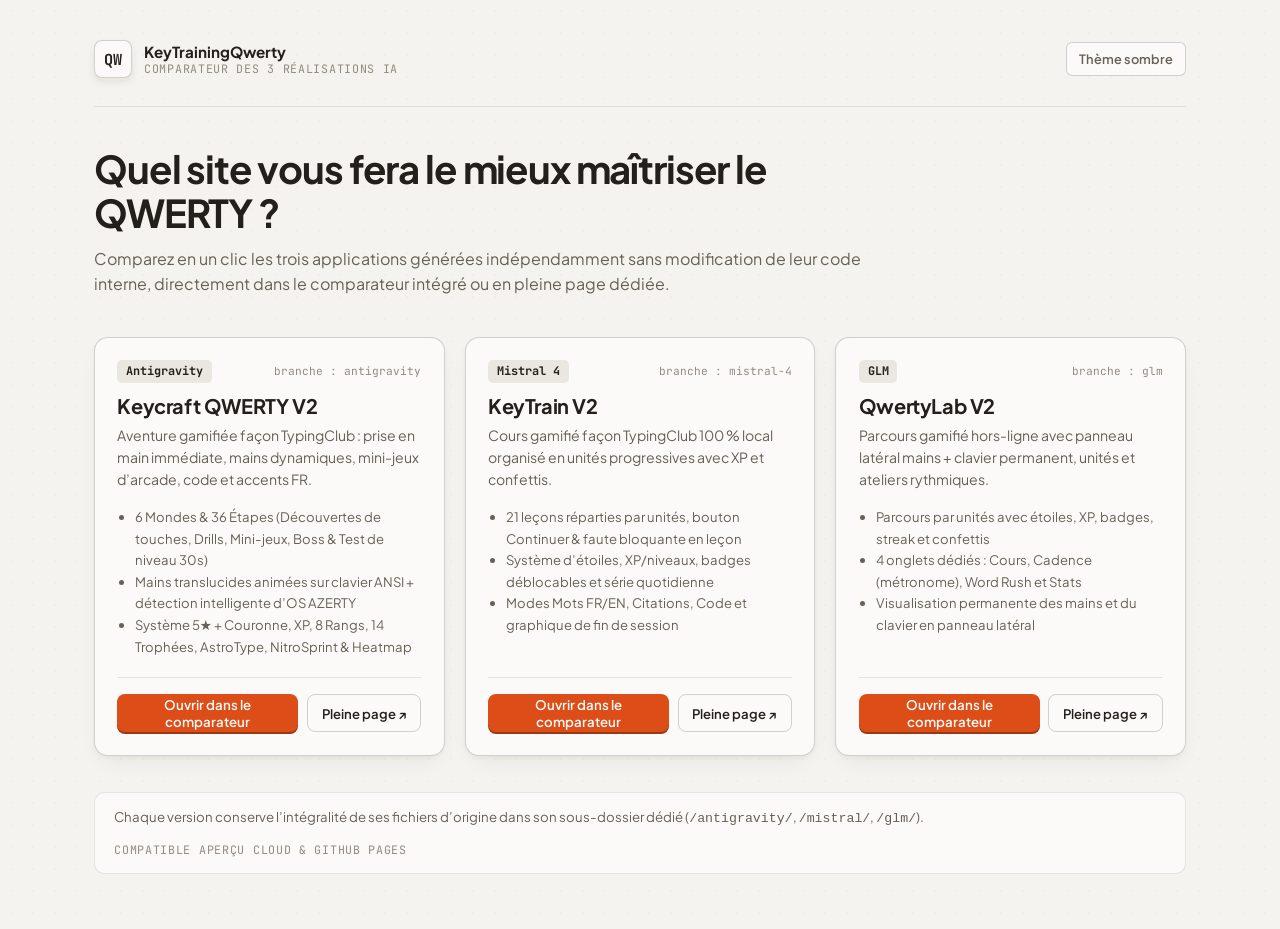
==== commit 187d6c5a: "feat: sync Mistral 4 V2 and GLM V2 into main comparator hub" ====
--- a/index.html
+++ b/index.html
@@ -1,207 +1,212 @@
 <!DOCTYPE html>
-<html lang="fr">
+<html lang="fr" data-theme="light">
 <head>
-  <meta charset="UTF-8">
-  <meta name="viewport" content="width=device-width, initial-scale=1.0">
-  <meta name="description" content="KeyTrain — cours de frappe QWERTY gamifié, 100 % local, aucune connexion Internet requise.">
-  <title>KeyTrain — Cours de frappe QWERTY 100 % local</title>
-  <link rel="icon" href="data:image/svg+xml,<svg xmlns='http://www.w3.org/2000/svg' viewBox='0 0 100 100'><text y='.9em' font-size='90'>⌨️</text></svg>">
-  <link rel="stylesheet" href="css/style.css">
+  <meta charset="UTF-8" />
+  <meta name="viewport" content="width=device-width, initial-scale=1.0" />
+  <title>Banc d’essai IA — Apprendre le clavier QWERTY (Antigravity · Mistral 4 · GLM)</title>
+  <meta
+    name="description"
+    content="Portail comparatif regroupant les trois applications d’apprentissage du clavier QWERTY générées par Antigravity, Mistral 4 et GLM."
+  />
+  <link rel="preconnect" href="https://fonts.googleapis.com" />
+  <link rel="preconnect" href="https://fonts.gstatic.com" crossorigin />
+  <link
+    href="https://fonts.googleapis.com/css2?family=JetBrains+Mono:wght@500;700&family=Plus+Jakarta+Sans:wght@400;500;600;700&display=swap"
+    rel="stylesheet"
+  />
+  <link rel="stylesheet" href="./hub.css" />
 </head>
 <body>
-  <div class="bg-blobs" aria-hidden="true"><span></span><span></span><span></span></div>
-  <div class="bg-grid" aria-hidden="true"></div>
-
-  <header class="topbar">
-    <div class="logo" id="logo-home" role="button" tabindex="0" title="Voir la carte des leçons">
-      <span class="logo-icon">⌨</span>
-      <span class="logo-text">Key<em>Train</em></span>
-      <span class="logo-badge">100&nbsp;% local</span>
-    </div>
-    <div class="player-strip" aria-label="Profil du joueur">
-      <div class="pchip" title="Niveau — gagne de l'XP à chaque session">
-        🎮 Niv.&nbsp;<b id="hdr-level">1</b>
-        <span class="xpbar"><i id="hdr-xpfill"></i></span>
+  <!-- =======================================================================
+       VUE GALERIE D'ACCUEIL (3 PROPOSITIONS CÔTE À CÔTE)
+       ======================================================================= -->
+  <main class="hub-landing" id="hub-landing">
+    <header class="hub-topbar">
+      <div class="hub-brand">
+        <div class="hub-keycap" aria-hidden="true">QW</div>
+        <div>
+          <div style="font-weight:700; font-size:0.95rem;">KeyTrainingQwerty</div>
+          <div class="hub-kicker">Comparateur des 3 réalisations IA</div>
+        </div>
       </div>
-      <div class="pchip" title="Étoiles gagnées sur les leçons">⭐&nbsp;<b id="hdr-stars">0</b>/<span id="hdr-stars-max">0</span></div>
-      <div class="pchip" title="Jours d'entraînement d'affilée">🔥&nbsp;<b id="hdr-streak">0</b></div>
-    </div>
-    <nav class="topnav">
-      <button class="nav-btn tab active" data-view="cours" type="button">🎓 Cours</button>
-      <button class="nav-btn tab" data-view="libre" type="button">🏋️ Libre</button>
-      <button class="nav-btn tab" data-view="stats" type="button">📊 Progression</button>
-      <button class="nav-btn" id="btn-sound" type="button" aria-pressed="true">🔊 Son</button>
-    </nav>
-  </header>
-
-  <main>
-    <!-- ============ COURS (carte des leçons) ============ -->
-    <section id="view-cours" class="view">
-      <div class="cours-head">
-        <h1>🎓 Le cours de frappe QWERTY</h1>
-        <p class="hero-sub">Progresse leçon par leçon : chaque leçon terminée (⭐) débloque la suivante. Gagne des étoiles, de l'XP et monte de niveau !</p>
-        <button class="btn-primary btn-continue" id="btn-continue" type="button" hidden>▶ Continuer</button>
-        <div class="progress big"><div class="progress-bar" id="cours-progress"></div></div>
-        <div class="cours-progress-label" id="cours-progress-label"></div>
+
+      <button type="button" class="theme-btn" id="landing-theme-btn" data-toggle-theme>
+        Thème sombre
+      </button>
+    </header>
+
+    <section class="hub-hero">
+      <h1>Quel site vous fera le mieux maîtriser le QWERTY ?</h1>
+      <p>
+        Comparez en un clic les trois applications générées indépendamment sans modification de leur code interne,
+        directement dans le comparateur intégré ou en pleine page dédiée.
+      </p>
+    </section>
+
+    <section class="candidates-grid" aria-label="Sélection du modèle IA">
+      <!-- 1. ANTIGRAVITY -->
+      <article class="candidate-card">
+        <div>
+          <div class="card-meta-row">
+            <span class="model-tag">Antigravity</span>
+            <span class="branch-tag">branche : antigravity</span>
+          </div>
+          <h2>Keycraft QWERTY V2</h2>
+          <p class="candidate-desc">
+            Aventure gamifiée façon TypingClub : prise en main immédiate, mains dynamiques, mini-jeux d’arcade, code et accents FR.
+          </p>
+          <ul class="feature-list">
+            <li>6 Mondes &amp; 36 Étapes (Découvertes de touches, Drills, Mini-jeux, Boss &amp; Test de niveau 30s)</li>
+            <li>Mains translucides animées sur clavier ANSI + détection intelligente d’OS AZERTY</li>
+            <li>Système 5★ + Couronne, XP, 8 Rangs, 14 Trophées, AstroType, NitroSprint &amp; Heatmap</li>
+          </ul>
+        </div>
+        <div class="card-actions">
+          <button
+            type="button"
+            class="btn-compare"
+            id="launch-antigravity-btn"
+            data-launch-target="antigravity"
+          >
+            Ouvrir dans le comparateur
+          </button>
+          <a href="./antigravity/" class="btn-standalone" id="standalone-antigravity-link">
+            Pleine page ↗
+          </a>
+        </div>
+      </article>
+
+      <!-- 2. MISTRAL 4 -->
+      <article class="candidate-card">
+        <div>
+          <div class="card-meta-row">
+            <span class="model-tag">Mistral 4</span>
+            <span class="branch-tag">branche : mistral-4</span>
+          </div>
+          <h2>KeyTrain V2</h2>
+          <p class="candidate-desc">
+            Cours gamifié façon TypingClub 100 % local organisé en unités progressives avec XP et confettis.
+          </p>
+          <ul class="feature-list">
+            <li>21 leçons réparties par unités, bouton Continuer &amp; faute bloquante en leçon</li>
+            <li>Système d’étoiles, XP/niveaux, badges déblocables et série quotidienne</li>
+            <li>Modes Mots FR/EN, Citations, Code et graphique de fin de session</li>
+          </ul>
+        </div>
+        <div class="card-actions">
+          <button
+            type="button"
+            class="btn-compare"
+            id="launch-mistral-btn"
+            data-launch-target="mistral"
+          >
+            Ouvrir dans le comparateur
+          </button>
+          <a href="./mistral/" class="btn-standalone" id="standalone-mistral-link">
+            Pleine page ↗
+          </a>
+        </div>
+      </article>
+
+      <!-- 3. GLM -->
+      <article class="candidate-card">
+        <div>
+          <div class="card-meta-row">
+            <span class="model-tag">GLM</span>
+            <span class="branch-tag">branche : glm</span>
+          </div>
+          <h2>QwertyLab V2</h2>
+          <p class="candidate-desc">
+            Parcours gamifié hors-ligne avec panneau latéral mains + clavier permanent, unités et ateliers rythmiques.
+          </p>
+          <ul class="feature-list">
+            <li>Parcours par unités avec étoiles, XP, badges, streak et confettis</li>
+            <li>4 onglets dédiés : Cours, Cadence (métronome), Word Rush et Stats</li>
+            <li>Visualisation permanente des mains et du clavier en panneau latéral</li>
+          </ul>
+        </div>
+        <div class="card-actions">
+          <button
+            type="button"
+            class="btn-compare"
+            id="launch-glm-btn"
+            data-launch-target="glm"
+          >
+            Ouvrir dans le comparateur
+          </button>
+          <a href="./glm/" class="btn-standalone" id="standalone-glm-link">
+            Pleine page ↗
+          </a>
+        </div>
+      </article>
+    </section>
+
+    <footer class="hub-note">
+      <span>
+        Chaque version conserve l’intégralité de ses fichiers d’origine dans son sous-dossier dédié
+        (<code>/antigravity/</code>, <code>/mistral/</code>, <code>/glm/</code>).
+      </span>
+      <span class="hub-kicker">Compatible Aperçu Cloud &amp; GitHub Pages</span>
+    </footer>
+  </main>
+
+  <!-- =======================================================================
+       VUE COMPARATEUR EN DIRECT (BARRE DE BASCULE + IFRAME PLEIN ÉCRAN)
+       ======================================================================= -->
+  <section class="comparator-shell" id="comparator-shell" hidden aria-label="Comparateur interactif">
+    <div class="comparator-bar">
+      <button type="button" class="back-hub-btn" id="back-to-hub-btn">
+        ← Accueil des 3 versions
+      </button>
+
+      <div class="switcher-pills" role="tablist" aria-label="Basculer entre les IA">
+        <button
+          type="button"
+          class="switch-pill is-active"
+          id="pill-antigravity"
+          data-switch-target="antigravity"
+        >
+          Antigravity · Keycraft
+        </button>
+        <button
+          type="button"
+          class="switch-pill"
+          id="pill-mistral"
+          data-switch-target="mistral"
+        >
+          Mistral 4 · KeyTrain
+        </button>
+        <button
+          type="button"
+          class="switch-pill"
+          id="pill-glm"
+          data-switch-target="glm"
+        >
+          GLM · QwertyLab
+        </button>
       </div>
-      <div class="lesson-map" id="lesson-map"></div>
-      <p class="map-hint" id="map-hint">👆 Clique sur la leçon brillante pour commencer</p>
-    </section>
-
-    <!-- ============ LIBRE ============ -->
-    <section id="view-libre" class="view" hidden>
-      <div class="panel">
-        <div class="panel-head">
-          <h2>🏋️ Entraînement libre</h2>
-          <div class="lang-switch" role="group" aria-label="Langue">
-            <button class="chip lang-chip active" data-lang="fr" type="button">🇫🇷 FR</button>
-            <button class="chip lang-chip" data-lang="en" type="button">🇬🇧 EN</button>
-          </div>
-        </div>
-        <div class="mode-grid">
-          <div class="mode-card active" data-mode="words" role="button" tabindex="0">
-            <span class="mode-icon">📝</span>
-            <span class="mode-name">Mots</span>
-            <span class="mode-desc">Des mots aléatoires pour enchaîner les frappes.</span>
-            <span class="mode-levels" data-levels="words">
-              <button class="chip sub active" data-level="easy" type="button">Facile</button>
-              <button class="chip sub" data-level="normal" type="button">Normal</button>
-              <button class="chip sub" data-level="hard" type="button">Difficile</button>
-            </span>
-          </div>
-          <div class="mode-card" data-mode="phrases" role="button" tabindex="0">
-            <span class="mode-icon">💬</span>
-            <span class="mode-name">Phrases</span>
-            <span class="mode-desc">Phrases complètes : rythme, ponctuation, majuscules.</span>
-          </div>
-          <div class="mode-card" data-mode="keys" role="button" tabindex="0">
-            <span class="mode-icon">🎯</span>
-            <span class="mode-name">Touches</span>
-            <span class="mode-desc">Touches aléatoires sur tout le clavier.</span>
-            <span class="mode-levels" data-levels="keys">
-              <button class="chip sub active" data-level="home" type="button">Ligne de base</button>
-              <button class="chip sub" data-level="top" type="button">+ Haut</button>
-              <button class="chip sub" data-level="all" type="button">Tout</button>
-            </span>
-          </div>
-          <div class="mode-card" data-mode="time" role="button" tabindex="0">
-            <span class="mode-icon">⏱️</span>
-            <span class="mode-name">Chrono</span>
-            <span class="mode-desc">Un sprint chronométré.</span>
-            <span class="mode-levels" data-levels="time">
-              <button class="chip sub" data-duration="30" type="button">30 s</button>
-              <button class="chip sub active" data-duration="60" type="button">60 s</button>
-              <button class="chip sub" data-duration="120" type="button">120 s</button>
-            </span>
-          </div>
-        </div>
-        <div class="home-actions">
-          <button class="btn-primary" id="btn-start-free" type="button">Commencer <span class="kbd-hint">Entrée</span></button>
-          <label class="switch-label">
-            <input type="checkbox" id="opt-keyboard" checked>
-            <span>Afficher le clavier</span>
-          </label>
-        </div>
-      </div>
-    </section>
-
-    <!-- ============ ENTRAÎNEMENT ============ -->
-    <section id="view-train" class="view" hidden>
-      <div class="lesson-banner" id="train-context"></div>
-      <div class="hud">
-        <div class="hud-item"><span class="hud-label">Vitesse</span><span class="hud-value" id="hud-wpm">0</span><span class="hud-unit">MPM</span></div>
-        <div class="hud-item"><span class="hud-label">Précision</span><span class="hud-value" id="hud-acc">100</span><span class="hud-unit">%</span></div>
-        <div class="hud-item"><span class="hud-label">Erreurs</span><span class="hud-value err" id="hud-err">0</span><span class="hud-unit"></span></div>
-        <div class="hud-item"><span class="hud-label">Temps</span><span class="hud-value" id="hud-time">0:00</span><span class="hud-unit"></span></div>
-        <button class="nav-btn hud-quit" id="btn-quit" type="button" title="Quitter l'exercice">✕ Quitter</button>
-      </div>
-      <div class="progress"><div class="progress-bar" id="progress-bar"></div></div>
-      <div class="text-zone">
-        <div class="text-display" id="text-display" aria-label="Texte à taper"></div>
-      </div>
-      <div class="kb-zone" id="kb-zone">
-        <div class="finger-legend" id="finger-legend"></div>
-        <div class="keyboard" id="keyboard"></div>
-      </div>
-    </section>
-
-    <!-- ============ PROGRESSION ============ -->
-    <section id="view-stats" class="view" hidden>
-      <div class="panel wide">
-        <div class="panel-head">
-          <h2>📊 Ta progression</h2>
-          <span class="pchip big">🎮 Niveau <b id="stats-level">1</b></span>
-        </div>
-        <div class="stats-cards" id="stats-cards"></div>
-        <div class="chart-block">
-          <h3>Vitesse au fil des sessions (MPM)</h3>
-          <canvas id="stats-chart" height="180"></canvas>
-        </div>
-        <div class="chart-block">
-          <h3>🏅 Badges</h3>
-          <div class="badges-grid" id="badges-grid"></div>
-        </div>
-        <div class="chart-block">
-          <h3>🔥 Carte de chaleur des erreurs (tes touches faibles)</h3>
-          <div class="keyboard heat" id="keyboard-heat"></div>
-          <p class="heat-hint">Plus une touche est rouge, plus tu te trompes dessus.</p>
-        </div>
-        <button class="btn-danger" id="btn-clear-history" type="button">Effacer mon historique et ma progression</button>
-      </div>
-    </section>
-  </main>
-
-  <!-- ============ MODALE INTRODUCTION DE LEÇON ============ -->
-  <div class="modal-overlay" id="lesson-modal" hidden>
-    <div class="modal" role="dialog" aria-modal="true">
-      <div class="lesson-newkeys" id="lesson-newkeys"></div>
-      <h2 id="lesson-name"></h2>
-      <p class="lesson-desc" id="lesson-desc"></p>
-      <div class="lesson-best" id="lesson-best"></div>
-      <div class="res-actions">
-        <button class="btn-primary" id="btn-lesson-start" type="button">C'est parti ▶</button>
-        <button class="nav-btn" id="btn-lesson-back" type="button">← Carte des leçons</button>
+
+      <div class="comparator-right">
+        <a
+          href="./antigravity/"
+          target="_blank"
+          rel="noopener"
+          class="open-direct-link"
+          id="comparator-direct-link"
+        >
+          Ouvrir seul ↗
+        </a>
       </div>
     </div>
-  </div>
-
-  <!-- ============ MODALE RÉSULTATS ============ -->
-  <div class="modal-overlay" id="results-modal" hidden>
-    <div class="modal" role="dialog" aria-modal="true" aria-labelledby="res-title">
-      <div class="record-banner" id="levelup-banner" hidden>🎉 Niveau <span id="levelup-n">2</span> atteint !</div>
-      <div class="record-banner" id="record-banner" hidden>🏆 Nouveau record personnel !</div>
-      <div class="stars-row" id="res-stars" hidden>
-        <span class="star" data-s="1">★</span><span class="star" data-s="2">★</span><span class="star" data-s="3">★</span>
-      </div>
-      <div class="res-xp" id="res-xp"></div>
-      <h2 id="res-title">Résultats</h2>
-      <div class="res-hero">
-        <div class="res-wpm"><span id="res-wpm">0</span><span class="res-wpm-unit">MPM</span></div>
-        <div class="res-sub" id="res-sub">mots par minute</div>
-      </div>
-      <div class="res-grid">
-        <div class="res-cell"><span class="res-num" id="res-acc">0%</span><span class="res-lab">Précision</span></div>
-        <div class="res-cell"><span class="res-num err" id="res-err">0</span><span class="res-lab">Erreurs</span></div>
-        <div class="res-cell"><span class="res-num" id="res-chars">0</span><span class="res-lab">Caractères justes</span></div>
-        <div class="res-cell"><span class="res-num" id="res-time">0:00</span><span class="res-lab">Durée</span></div>
-      </div>
-      <div class="badge-earned" id="res-badges" hidden></div>
-      <div class="res-chart-block">
-        <canvas id="res-chart" height="110"></canvas>
-      </div>
-      <div class="res-actions">
-        <button class="btn-primary" id="btn-next" type="button" hidden>Leçon suivante ▶</button>
-        <button class="btn-primary" id="btn-again" type="button">🔁 Rejouer</button>
-        <button class="nav-btn" id="btn-home" type="button">🎓 Carte des leçons</button>
-      </div>
-    </div>
-  </div>
-
-  <div class="toast" id="toast" hidden></div>
-
-  <script src="js/words-fr.js"></script>
-  <script src="js/words-en.js"></script>
-  <script src="js/lessons.js"></script>
-  <script src="js/app.js"></script>
+
+    <iframe
+      id="comparator-iframe"
+      class="comparator-frame"
+      title="Aperçu interactif de l'entraîneur QWERTY sélectionné"
+      src="about:blank"
+    ></iframe>
+  </section>
+
+  <script type="module" src="./hub.js"></script>
 </body>
 </html>
--- a/hub.css
+++ b/hub.css
@@ -0,0 +1,392 @@
+/* ==========================================================================
+   BENCHMARK HUB — Editorial Showcase & Live Switcher (Antigravity / Mistral 4 / GLM)
+   ========================================================================== */
+
+:root {
+  --bg: hsl(40, 22%, 95%);
+  --surface: hsl(40, 28%, 98%);
+  --surface-muted: hsl(38, 16%, 90%);
+  --ink: hsl(35, 14%, 12%);
+  --ink-secondary: hsl(35, 9%, 37%);
+  --ink-muted: hsl(35, 7%, 54%);
+  --border: hsla(35, 15%, 16%, 0.11);
+  --border-strong: hsla(35, 15%, 16%, 0.2);
+
+  --accent: hsl(16, 80%, 48%);
+  --accent-ink: hsl(40, 33%, 98%);
+  --accent-soft: hsla(16, 80%, 48%, 0.11);
+
+  --shadow-card: 0 2px 4px hsla(32, 20%, 12%, 0.04), 0 10px 26px -10px hsla(32, 20%, 12%, 0.09);
+  --font-sans: 'Plus Jakarta Sans', -apple-system, BlinkMacSystemFont, 'Segoe UI', sans-serif;
+  --font-mono: 'JetBrains Mono', ui-monospace, SFMono-Regular, Menlo, monospace;
+}
+
+[data-theme="dark"] {
+  --bg: hsl(38, 6%, 9%);
+  --surface: hsl(38, 6%, 13%);
+  --surface-muted: hsl(38, 5%, 16.5%);
+  --ink: hsl(38, 20%, 92%);
+  --ink-secondary: hsl(38, 10%, 68%);
+  --ink-muted: hsl(38, 7%, 48%);
+  --border: hsla(38, 20%, 90%, 0.09);
+  --border-strong: hsla(38, 20%, 90%, 0.17);
+
+  --accent: hsl(16, 84%, 56%);
+  --accent-soft: hsla(16, 84%, 56%, 0.16);
+  --shadow-card: 0 4px 16px hsla(0, 0%, 0%, 0.35);
+}
+
+*,
+*::before,
+*::after {
+  box-sizing: border-box;
+}
+
+html,
+body {
+  margin: 0;
+  padding: 0;
+  min-height: 100vh;
+  background-color: var(--bg);
+  background-image: radial-gradient(hsla(36, 20%, 50%, 0.04) 1px, transparent 0);
+  background-size: 22px 22px;
+  color: var(--ink);
+  font-family: var(--font-sans);
+  -webkit-font-smoothing: antialiased;
+}
+
+button,
+a {
+  font-family: inherit;
+}
+
+/* ==========================================================================
+   Gallery / Hub Landing View
+   ========================================================================== */
+
+.hub-landing {
+  max-width: 1140px;
+  margin: 0 auto;
+  padding: 2.5rem 1.5rem 3.5rem;
+}
+
+.hub-topbar {
+  display: flex;
+  align-items: center;
+  justify-content: space-between;
+  gap: 1rem;
+  padding-bottom: 1.75rem;
+  border-bottom: 1px solid var(--border);
+  margin-bottom: 2.5rem;
+  flex-wrap: wrap;
+}
+
+.hub-brand {
+  display: flex;
+  align-items: center;
+  gap: 0.75rem;
+}
+
+.hub-keycap {
+  width: 38px;
+  height: 38px;
+  border-radius: 8px;
+  background: var(--surface);
+  border: 1px solid var(--border-strong);
+  box-shadow: 0 3px 0 var(--surface-muted), 0 4px 8px hsla(0, 0%, 0%, 0.08);
+  font-family: var(--font-mono);
+  font-weight: 700;
+  font-size: 0.95rem;
+  display: grid;
+  place-items: center;
+}
+
+.hub-kicker {
+  font-family: var(--font-mono);
+  font-size: 0.73rem;
+  text-transform: uppercase;
+  letter-spacing: 0.06em;
+  color: var(--ink-muted);
+}
+
+.theme-btn {
+  height: 34px;
+  padding: 0 0.75rem;
+  border-radius: 6px;
+  border: 1px solid var(--border-strong);
+  background: var(--surface);
+  color: var(--ink-secondary);
+  font-size: 0.8rem;
+  font-weight: 600;
+  cursor: pointer;
+}
+
+.theme-btn:hover {
+  color: var(--ink);
+}
+
+.hub-hero {
+  max-width: 68ch;
+  margin-bottom: 2.5rem;
+}
+
+.hub-hero h1 {
+  margin: 0 0 0.65rem;
+  font-size: clamp(1.75rem, 3.2vw, 2.4rem);
+  line-height: 1.15;
+  letter-spacing: -0.03em;
+}
+
+.hub-hero p {
+  margin: 0;
+  font-size: 1rem;
+  line-height: 1.6;
+  color: var(--ink-secondary);
+}
+
+/* 3-Column Equal Candidate Grid */
+.candidates-grid {
+  display: grid;
+  grid-template-columns: repeat(auto-fit, minmax(310px, 1fr));
+  gap: 1.25rem;
+  margin-bottom: 2.25rem;
+}
+
+.candidate-card {
+  background: var(--surface);
+  border: 1px solid var(--border-strong);
+  border-radius: 14px;
+  padding: 1.4rem;
+  box-shadow: var(--shadow-card);
+  display: flex;
+  flex-direction: column;
+  justify-content: space-between;
+  gap: 1.25rem;
+  transition: transform 150ms ease, box-shadow 150ms ease;
+}
+
+.candidate-card:hover {
+  transform: translateY(-3px);
+}
+
+.card-meta-row {
+  display: flex;
+  align-items: center;
+  justify-content: space-between;
+  gap: 0.5rem;
+  margin-bottom: 0.65rem;
+}
+
+.model-tag {
+  font-family: var(--font-mono);
+  font-size: 0.74rem;
+  font-weight: 700;
+  padding: 0.2rem 0.55rem;
+  border-radius: 5px;
+  background: var(--surface-muted);
+  color: var(--ink);
+}
+
+.branch-tag {
+  font-family: var(--font-mono);
+  font-size: 0.7rem;
+  color: var(--ink-muted);
+}
+
+.candidate-card h2 {
+  margin: 0 0 0.45rem;
+  font-size: 1.25rem;
+  letter-spacing: -0.02em;
+}
+
+.candidate-desc {
+  margin: 0 0 0.95rem;
+  font-size: 0.88rem;
+  line-height: 1.55;
+  color: var(--ink-secondary);
+}
+
+.feature-list {
+  margin: 0;
+  padding-left: 1.1rem;
+  font-size: 0.82rem;
+  line-height: 1.65;
+  color: var(--ink-secondary);
+}
+
+.card-actions {
+  display: flex;
+  align-items: center;
+  gap: 0.55rem;
+  padding-top: 1rem;
+  border-top: 1px solid var(--border);
+}
+
+.btn-compare {
+  flex: 1;
+  height: 38px;
+  border: none;
+  border-radius: 8px;
+  background: var(--accent);
+  color: var(--accent-ink);
+  font-size: 0.83rem;
+  font-weight: 600;
+  cursor: pointer;
+  box-shadow: 0 2px 0 hsl(16, 76%, 34%);
+  transition: filter 120ms ease, transform 80ms ease;
+}
+
+.btn-compare:hover {
+  filter: brightness(1.06);
+}
+
+.btn-compare:active {
+  transform: translateY(1px);
+}
+
+.btn-standalone {
+  height: 38px;
+  padding: 0 0.85rem;
+  border-radius: 8px;
+  border: 1px solid var(--border-strong);
+  background: transparent;
+  color: var(--ink);
+  font-size: 0.82rem;
+  font-weight: 600;
+  text-decoration: none;
+  display: inline-flex;
+  align-items: center;
+  gap: 0.3rem;
+  transition: background-color 120ms ease;
+}
+
+.btn-standalone:hover {
+  background: var(--surface-muted);
+}
+
+.hub-note {
+  background: var(--surface);
+  border: 1px solid var(--border);
+  border-radius: 10px;
+  padding: 0.95rem 1.2rem;
+  font-size: 0.83rem;
+  color: var(--ink-secondary);
+  display: flex;
+  align-items: center;
+  justify-content: space-between;
+  gap: 1rem;
+  flex-wrap: wrap;
+}
+
+/* ==========================================================================
+   Full-Viewport Live Comparator Mode
+   ========================================================================== */
+
+.comparator-shell {
+  display: flex;
+  flex-direction: column;
+  height: 100vh;
+  width: 100vw;
+  overflow: hidden;
+}
+
+.comparator-shell[hidden],
+.hub-landing[hidden] {
+  display: none !important;
+}
+
+.comparator-bar {
+  height: 46px;
+  flex-shrink: 0;
+  background: var(--surface);
+  border-bottom: 1px solid var(--border-strong);
+  padding: 0 1rem;
+  display: flex;
+  align-items: center;
+  justify-content: space-between;
+  gap: 0.75rem;
+}
+
+.back-hub-btn {
+  height: 30px;
+  padding: 0 0.65rem;
+  border-radius: 6px;
+  border: 1px solid var(--border-strong);
+  background: var(--bg);
+  color: var(--ink);
+  font-size: 0.78rem;
+  font-weight: 600;
+  cursor: pointer;
+}
+
+.back-hub-btn:hover {
+  background: var(--surface-muted);
+}
+
+.switcher-pills {
+  display: inline-flex;
+  align-items: center;
+  gap: 0.25rem;
+  background: var(--surface-muted);
+  padding: 0.2rem;
+  border-radius: 7px;
+}
+
+.switch-pill {
+  border: none;
+  background: transparent;
+  height: 28px;
+  padding: 0 0.8rem;
+  border-radius: 5px;
+  font-size: 0.78rem;
+  font-weight: 600;
+  color: var(--ink-secondary);
+  cursor: pointer;
+  transition: all 120ms ease;
+}
+
+.switch-pill:hover {
+  color: var(--ink);
+}
+
+.switch-pill.is-active {
+  background: var(--surface);
+  color: var(--accent);
+  box-shadow: 0 1px 2px hsla(0, 0%, 0%, 0.08);
+}
+
+.comparator-right {
+  display: flex;
+  align-items: center;
+  gap: 0.5rem;
+}
+
+.open-direct-link {
+  font-size: 0.76rem;
+  font-weight: 600;
+  color: var(--ink-secondary);
+  text-decoration: none;
+  padding: 0.28rem 0.6rem;
+  border-radius: 5px;
+  border: 1px solid var(--border-strong);
+}
+
+.open-direct-link:hover {
+  color: var(--ink);
+  background: var(--surface-muted);
+}
+
+.comparator-frame {
+  flex: 1;
+  width: 100%;
+  border: none;
+  background: #fff;
+}
+
+@media (max-width: 680px) {
+  .comparator-bar {
+    height: auto;
+    padding: 0.45rem 0.65rem;
+    flex-wrap: wrap;
+  }
+}
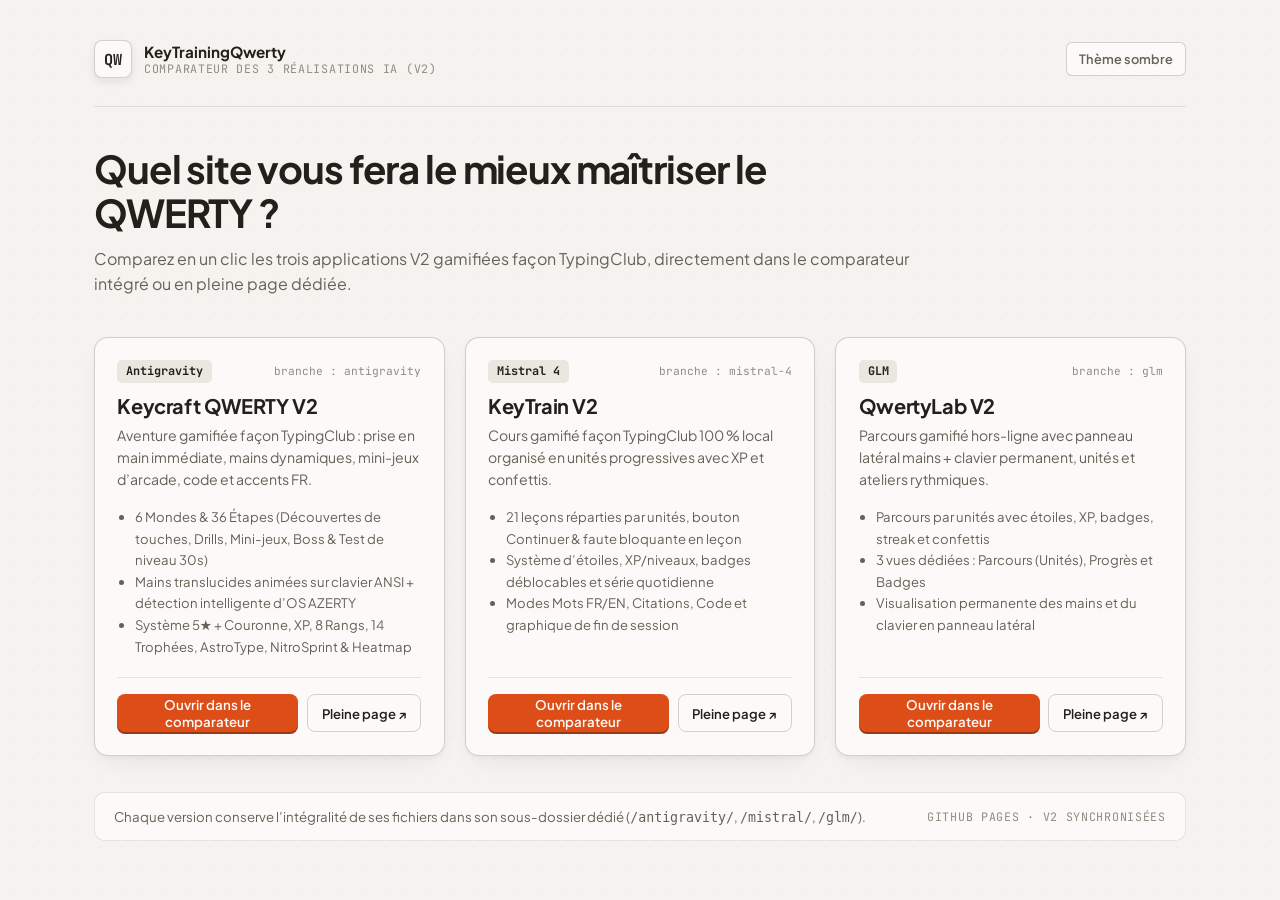
==== commit 391823bb: "fix: add cache-busting query params across hub and all 3 V2 apps for Safari/CDN" ====
--- a/index.html
+++ b/index.html
@@ -14,7 +14,7 @@
     href="https://fonts.googleapis.com/css2?family=JetBrains+Mono:wght@500;700&family=Plus+Jakarta+Sans:wght@400;500;600;700&display=swap"
     rel="stylesheet"
   />
-  <link rel="stylesheet" href="./hub.css" />
+  <link rel="stylesheet" href="./hub.css?v=20261125-3" />
 </head>
 <body>
   <!-- =======================================================================
@@ -26,7 +26,7 @@
         <div class="hub-keycap" aria-hidden="true">QW</div>
         <div>
           <div style="font-weight:700; font-size:0.95rem;">KeyTrainingQwerty</div>
-          <div class="hub-kicker">Comparateur des 3 réalisations IA</div>
+          <div class="hub-kicker">Comparateur des 3 réalisations IA (V2)</div>
         </div>
       </div>
 
@@ -38,7 +38,7 @@
     <section class="hub-hero">
       <h1>Quel site vous fera le mieux maîtriser le QWERTY ?</h1>
       <p>
-        Comparez en un clic les trois applications générées indépendamment sans modification de leur code interne,
+        Comparez en un clic les trois applications V2 gamifiées façon TypingClub,
         directement dans le comparateur intégré ou en pleine page dédiée.
       </p>
     </section>
@@ -70,7 +70,7 @@
           >
             Ouvrir dans le comparateur
           </button>
-          <a href="./antigravity/" class="btn-standalone" id="standalone-antigravity-link">
+          <a href="./antigravity/index.html?v=20261125-3" class="btn-standalone" id="standalone-antigravity-link">
             Pleine page ↗
           </a>
         </div>
@@ -102,7 +102,7 @@
           >
             Ouvrir dans le comparateur
           </button>
-          <a href="./mistral/" class="btn-standalone" id="standalone-mistral-link">
+          <a href="./mistral/index.html?v=20261125-3" class="btn-standalone" id="standalone-mistral-link">
             Pleine page ↗
           </a>
         </div>
@@ -121,7 +121,7 @@
           </p>
           <ul class="feature-list">
             <li>Parcours par unités avec étoiles, XP, badges, streak et confettis</li>
-            <li>4 onglets dédiés : Cours, Cadence (métronome), Word Rush et Stats</li>
+            <li>3 vues dédiées : Parcours (Unités), Progrès et Badges</li>
             <li>Visualisation permanente des mains et du clavier en panneau latéral</li>
           </ul>
         </div>
@@ -134,7 +134,7 @@
           >
             Ouvrir dans le comparateur
           </button>
-          <a href="./glm/" class="btn-standalone" id="standalone-glm-link">
+          <a href="./glm/index.html?v=20261125-3" class="btn-standalone" id="standalone-glm-link">
             Pleine page ↗
           </a>
         </div>
@@ -143,10 +143,10 @@
 
     <footer class="hub-note">
       <span>
-        Chaque version conserve l’intégralité de ses fichiers d’origine dans son sous-dossier dédié
+        Chaque version conserve l’intégralité de ses fichiers dans son sous-dossier dédié
         (<code>/antigravity/</code>, <code>/mistral/</code>, <code>/glm/</code>).
       </span>
-      <span class="hub-kicker">Compatible Aperçu Cloud &amp; GitHub Pages</span>
+      <span class="hub-kicker">GitHub Pages · V2 synchronisées</span>
     </footer>
   </main>
 
@@ -166,7 +166,7 @@
           id="pill-antigravity"
           data-switch-target="antigravity"
         >
-          Antigravity · Keycraft
+          Antigravity · Keycraft V2
         </button>
         <button
           type="button"
@@ -174,7 +174,7 @@
           id="pill-mistral"
           data-switch-target="mistral"
         >
-          Mistral 4 · KeyTrain
+          Mistral 4 · KeyTrain V2
         </button>
         <button
           type="button"
@@ -182,13 +182,13 @@
           id="pill-glm"
           data-switch-target="glm"
         >
-          GLM · QwertyLab
+          GLM · QwertyLab V2
         </button>
       </div>
 
       <div class="comparator-right">
         <a
-          href="./antigravity/"
+          href="./antigravity/index.html?v=20261125-3"
           target="_blank"
           rel="noopener"
           class="open-direct-link"
@@ -207,6 +207,6 @@
     ></iframe>
   </section>
 
-  <script type="module" src="./hub.js"></script>
+  <script type="module" src="./hub.js?v=20261125-3"></script>
 </body>
 </html>
